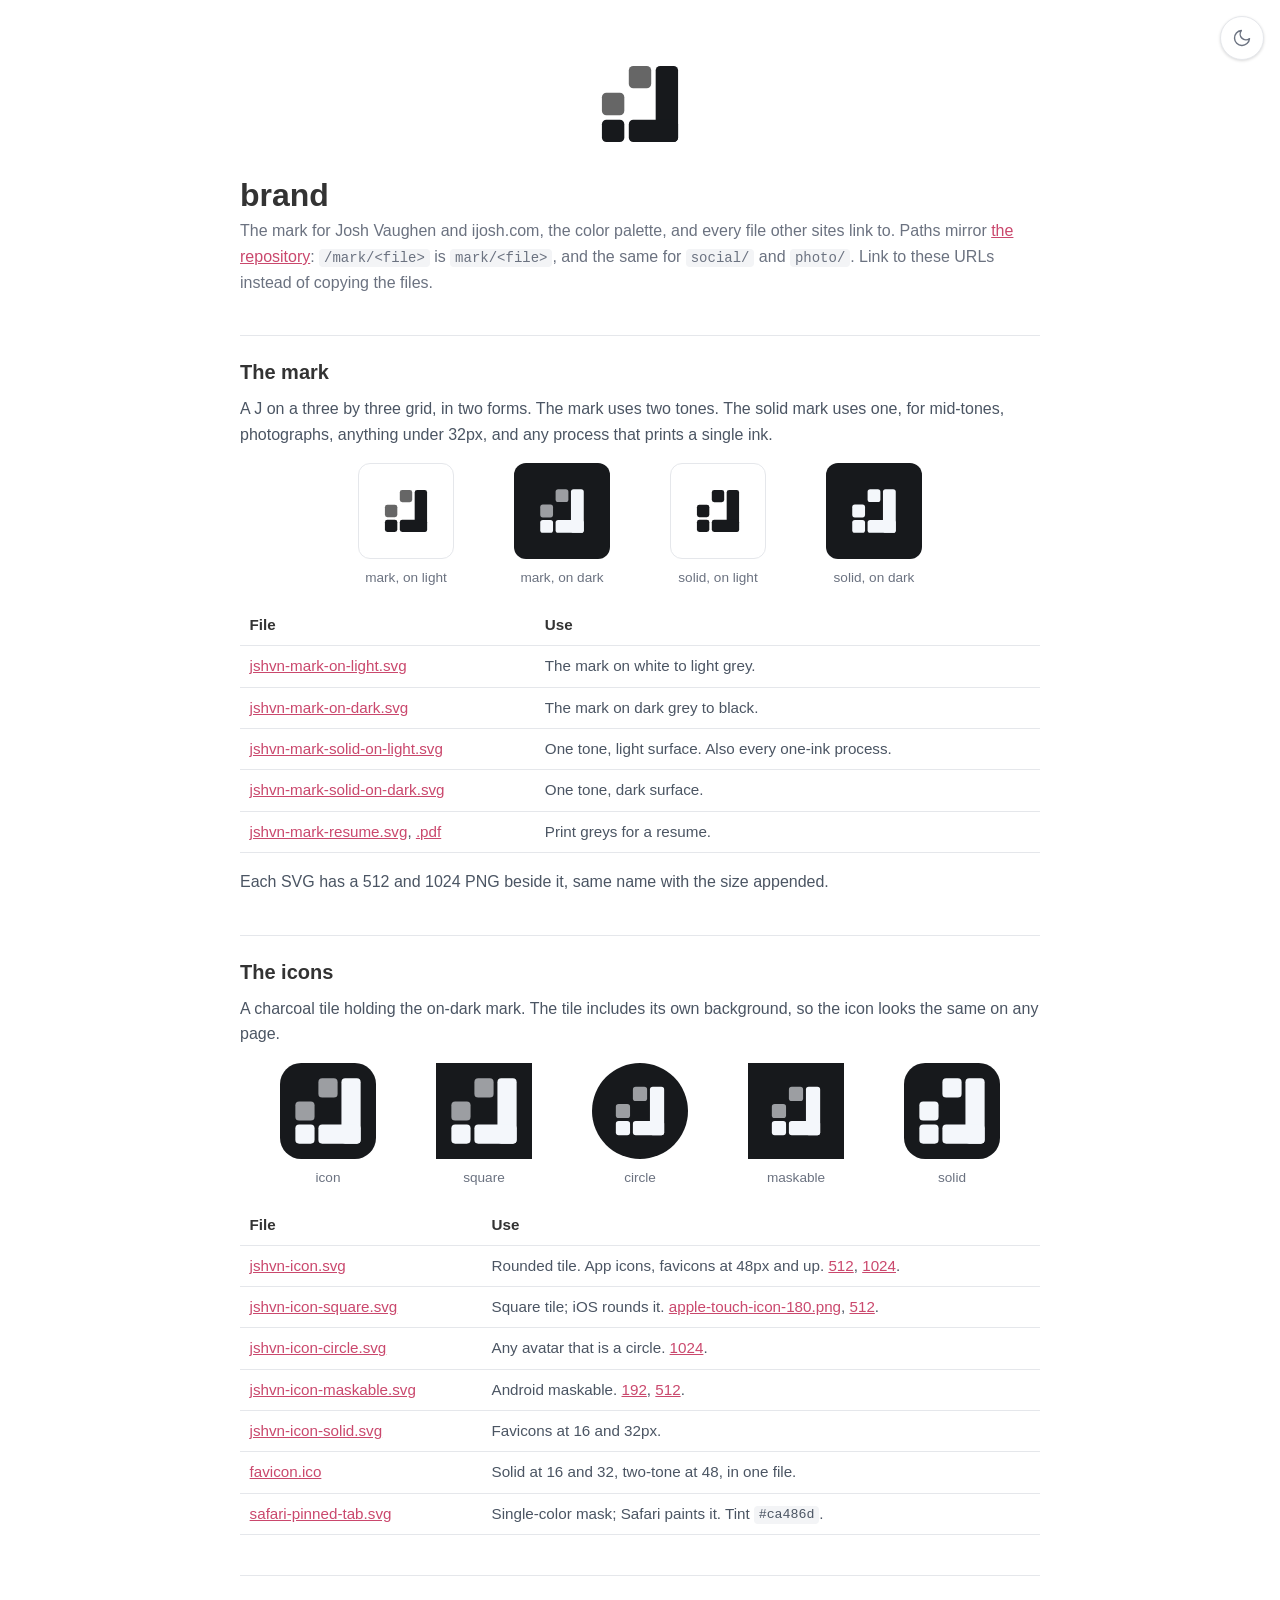
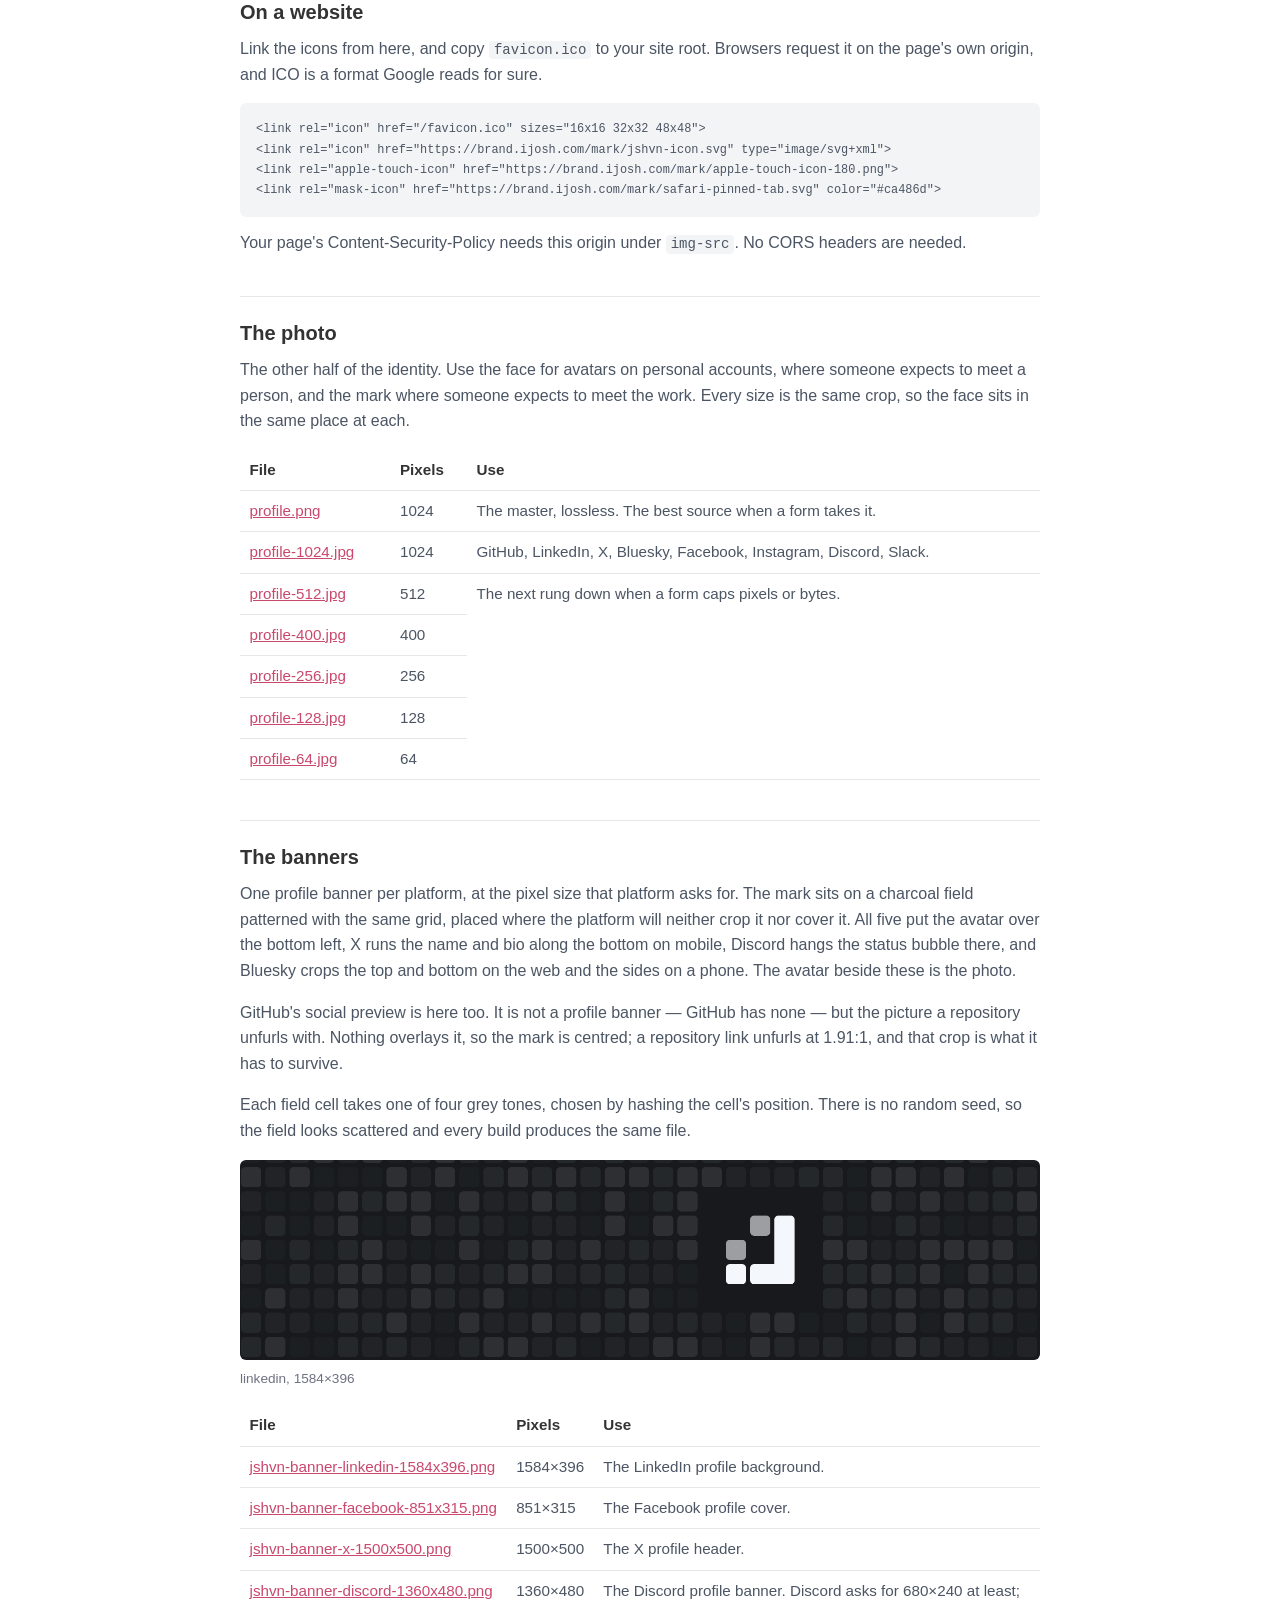
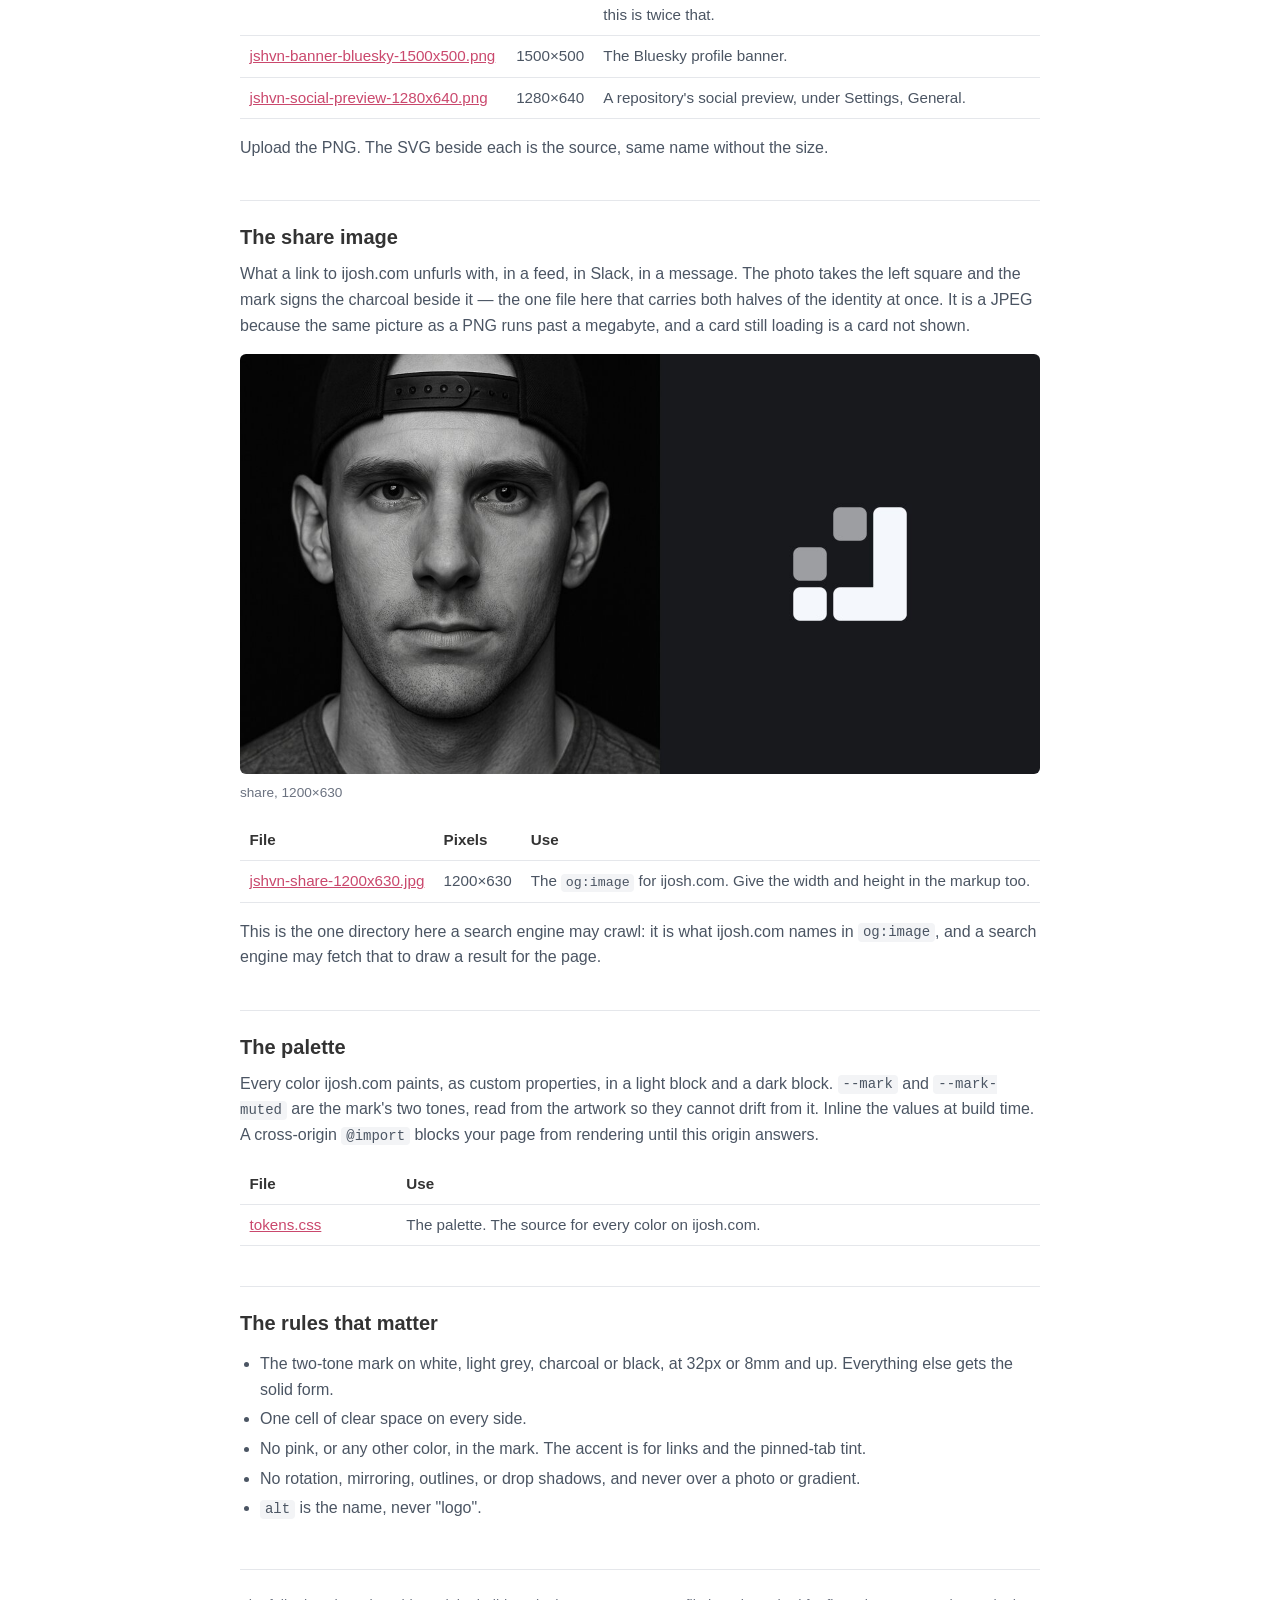
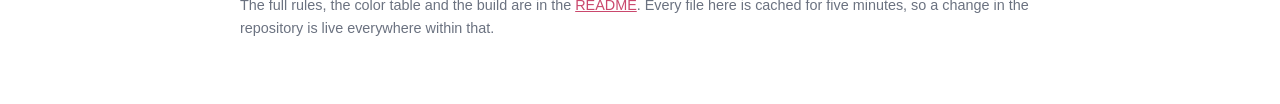
==== site/index.html @ 449d2f00 "feat(social): add the Bluesky profile banner" ====
<!DOCTYPE html>
<html lang="en">
<head>
<meta charset="utf-8">
<meta name="viewport" content="width=device-width, initial-scale=1">
<title>brand</title>
<meta name="description" content="The mark for Josh Vaughen and ijosh.com, the rules for using it, and every file other sites link to.">
<link rel="icon" href="/mark/favicon.ico" sizes="16x16 32x32 48x48">
<link rel="icon" href="/mark/jshvn-icon.svg" type="image/svg+xml">
<script>
  // Before first paint, so a remembered theme never flashes the other one.
  try { if (localStorage.theme) document.documentElement.dataset.theme = localStorage.theme; } catch (e) {}
</script>
<link rel="stylesheet" href="/tokens.css">
<style>
  /* The palette is tokens.css. These are the page's own: rule, code and swatch-tile surfaces. */
  :root { --rule: #e5e7eb; --code: #f3f4f6; --tile: #17191c; --on-light: block; --on-dark: none; }
  @media (prefers-color-scheme: dark) {
    :root:not([data-theme="light"]) { --rule: #2a2d31; --code: #1f2226; --on-light: none; --on-dark: block; }
  }
  :root[data-theme="dark"] { --rule: #2a2d31; --code: #1f2226; --on-light: none; --on-dark: block; }
  /* Artwork in two cuts: both ship, the theme picks one, display:none hides the other from a11y. */
  .on-light { display: var(--on-light); }
  .on-dark { display: var(--on-dark); }
  * { box-sizing: border-box; }
  body {
    margin: 0; background: var(--bg); color: var(--text-body);
    font: 16px/1.6 -apple-system, BlinkMacSystemFont, "Segoe UI", Helvetica, Arial, sans-serif;
  }
  main { max-width: 52rem; margin: 0 auto; padding: 3rem 1rem 4rem; }
  h1, h2 { color: var(--text); line-height: 1.2; }
  h1 { font-size: 2rem; margin: 1rem 0 .25rem; }
  h2 { font-size: 1.25rem; margin: 2.5rem 0 .75rem; padding-top: 1.5rem; border-top: 1px solid var(--rule); }
  p { margin: .5rem 0 1rem; }
  a { color: var(--accent); }
  .lede { color: var(--text-muted); margin-top: 0; }
  header img { width: 112px; height: 112px; margin: 0 auto; }
  table { border-collapse: collapse; width: 100%; margin: 1rem 0; font-size: .95rem; }
  th, td { text-align: left; vertical-align: top; padding: .5rem .6rem; border-bottom: 1px solid var(--rule); }
  th { color: var(--text); font-weight: 600; }
  td:first-child { white-space: nowrap; }
  code { font: .875em ui-monospace, SFMono-Regular, Menlo, monospace; background: var(--code); padding: .1em .35em; border-radius: 4px; }
  pre { background: var(--code); padding: 1rem; border-radius: 6px; overflow-x: auto; font-size: .85rem; line-height: 1.5; }
  pre code { background: none; padding: 0; }
  .swatches { display: flex; flex-wrap: wrap; justify-content: center; gap: 1rem; margin: 1rem 0; }
  .swatch { width: 140px; margin: 0; text-align: center; font-size: .85rem; color: var(--text-muted); }
  .swatch img { display: block; width: 96px; height: 96px; margin: 0 auto .5rem; }
  .swatch.light img { background: #ffffff; padding: 16px; border-radius: 12px; border: 1px solid var(--rule); }
  .swatch.dark img  { background: var(--tile); padding: 16px; border-radius: 12px; }
  .banner { margin: 1rem 0; }
  .banner img { display: block; width: 100%; height: auto; border-radius: 6px; }
  .banner figcaption { color: var(--text-muted); font-size: .85rem; margin-top: .5rem; }
  ul { padding-left: 1.25rem; }
  li { margin: .25rem 0; }
  #theme {
    position: fixed; top: 1rem; right: 1rem; width: 2.75rem; height: 2.75rem; padding: 0;
    display: grid; place-items: center; cursor: pointer;
    background: var(--bg); color: var(--text-muted);
    border: 1px solid var(--rule); border-radius: 50%; box-shadow: 0 1px 3px rgb(0 0 0 / .15);
  }
  #theme:hover { color: var(--text); }
  #theme:focus-visible { outline: 2px solid var(--accent); outline-offset: 2px; }
  #theme[hidden] { display: none; }
  footer { margin-top: 3rem; padding-top: 1.5rem; border-top: 1px solid var(--rule); color: var(--text-muted); font-size: .9rem; }
</style>
</head>
<body>
<main>
  <header>
    <img class="on-light" src="/mark/jshvn-mark-on-light.svg" alt="Josh Vaughen" width="112" height="112">
    <img class="on-dark" src="/mark/jshvn-mark-on-dark.svg" alt="Josh Vaughen" width="112" height="112">
    <h1>brand</h1>
    <p class="lede">The mark for Josh Vaughen and ijosh.com, the color palette, and every file other sites link to. Paths mirror <a href="https://github.com/jshvn/brand">the repository</a>: <code>/mark/&lt;file&gt;</code> is <code>mark/&lt;file&gt;</code>, and the same for <code>social/</code> and <code>photo/</code>. Link to these URLs instead of copying the files.</p>
  </header>

  <h2>The mark</h2>
  <p>A J on a three by three grid, in two forms. The mark uses two tones. The solid mark uses one, for mid-tones, photographs, anything under 32px, and any process that prints a single ink.</p>
  <div class="swatches">
    <figure class="swatch light"><img src="/mark/jshvn-mark-on-light.svg" alt="Josh Vaughen"><figcaption>mark, on light</figcaption></figure>
    <figure class="swatch dark"><img src="/mark/jshvn-mark-on-dark.svg" alt="Josh Vaughen"><figcaption>mark, on dark</figcaption></figure>
    <figure class="swatch light"><img src="/mark/jshvn-mark-solid-on-light.svg" alt="Josh Vaughen"><figcaption>solid, on light</figcaption></figure>
    <figure class="swatch dark"><img src="/mark/jshvn-mark-solid-on-dark.svg" alt="Josh Vaughen"><figcaption>solid, on dark</figcaption></figure>
  </div>
  <table>
    <tr><th>File</th><th>Use</th></tr>
    <tr><td><a href="/mark/jshvn-mark-on-light.svg">jshvn-mark-on-light.svg</a></td><td>The mark on white to light grey.</td></tr>
    <tr><td><a href="/mark/jshvn-mark-on-dark.svg">jshvn-mark-on-dark.svg</a></td><td>The mark on dark grey to black.</td></tr>
    <tr><td><a href="/mark/jshvn-mark-solid-on-light.svg">jshvn-mark-solid-on-light.svg</a></td><td>One tone, light surface. Also every one-ink process.</td></tr>
    <tr><td><a href="/mark/jshvn-mark-solid-on-dark.svg">jshvn-mark-solid-on-dark.svg</a></td><td>One tone, dark surface.</td></tr>
    <tr><td><a href="/mark/jshvn-mark-resume.svg">jshvn-mark-resume.svg</a>, <a href="/mark/jshvn-mark-resume.pdf">.pdf</a></td><td>Print greys for a resume.</td></tr>
  </table>
  <p>Each SVG has a 512 and 1024 PNG beside it, same name with the size appended.</p>

  <h2>The icons</h2>
  <p>A charcoal tile holding the on-dark mark. The tile includes its own background, so the icon looks the same on any page.</p>
  <div class="swatches">
    <figure class="swatch"><img src="/mark/jshvn-icon.svg" alt="Josh Vaughen"><figcaption>icon</figcaption></figure>
    <figure class="swatch"><img src="/mark/jshvn-icon-square.svg" alt="Josh Vaughen"><figcaption>square</figcaption></figure>
    <figure class="swatch"><img src="/mark/jshvn-icon-circle.svg" alt="Josh Vaughen"><figcaption>circle</figcaption></figure>
    <figure class="swatch"><img src="/mark/jshvn-icon-maskable.svg" alt="Josh Vaughen"><figcaption>maskable</figcaption></figure>
    <figure class="swatch"><img src="/mark/jshvn-icon-solid.svg" alt="Josh Vaughen"><figcaption>solid</figcaption></figure>
  </div>
  <table>
    <tr><th>File</th><th>Use</th></tr>
    <tr><td><a href="/mark/jshvn-icon.svg">jshvn-icon.svg</a></td><td>Rounded tile. App icons, favicons at 48px and up. <a href="/mark/jshvn-icon-512.png">512</a>, <a href="/mark/jshvn-icon-1024.png">1024</a>.</td></tr>
    <tr><td><a href="/mark/jshvn-icon-square.svg">jshvn-icon-square.svg</a></td><td>Square tile; iOS rounds it. <a href="/mark/apple-touch-icon-180.png">apple-touch-icon-180.png</a>, <a href="/mark/jshvn-icon-square-512.png">512</a>.</td></tr>
    <tr><td><a href="/mark/jshvn-icon-circle.svg">jshvn-icon-circle.svg</a></td><td>Any avatar that is a circle. <a href="/mark/jshvn-icon-circle-1024.png">1024</a>.</td></tr>
    <tr><td><a href="/mark/jshvn-icon-maskable.svg">jshvn-icon-maskable.svg</a></td><td>Android maskable. <a href="/mark/jshvn-icon-maskable-192.png">192</a>, <a href="/mark/jshvn-icon-maskable-512.png">512</a>.</td></tr>
    <tr><td><a href="/mark/jshvn-icon-solid.svg">jshvn-icon-solid.svg</a></td><td>Favicons at 16 and 32px.</td></tr>
    <tr><td><a href="/mark/favicon.ico">favicon.ico</a></td><td>Solid at 16 and 32, two-tone at 48, in one file.</td></tr>
    <tr><td><a href="/mark/safari-pinned-tab.svg">safari-pinned-tab.svg</a></td><td>Single-color mask; Safari paints it. Tint <code>#ca486d</code>.</td></tr>
  </table>

  <h2>On a website</h2>
  <p>Link the icons from here, and copy <code>favicon.ico</code> to your site root. Browsers request it on the page's own origin, and ICO is a format Google reads for sure.</p>
<pre><code>&lt;link rel="icon" href="/favicon.ico" sizes="16x16 32x32 48x48"&gt;
&lt;link rel="icon" href="https://brand.ijosh.com/mark/jshvn-icon.svg" type="image/svg+xml"&gt;
&lt;link rel="apple-touch-icon" href="https://brand.ijosh.com/mark/apple-touch-icon-180.png"&gt;
&lt;link rel="mask-icon" href="https://brand.ijosh.com/mark/safari-pinned-tab.svg" color="#ca486d"&gt;</code></pre>
  <p>Your page's Content-Security-Policy needs this origin under <code>img-src</code>. No CORS headers are needed.</p>

  <h2>The photo</h2>
  <p>The other half of the identity. Use the face for avatars on personal accounts, where someone expects to meet a person, and the mark where someone expects to meet the work. Every size is the same crop, so the face sits in the same place at each.</p>
  <table>
    <tr><th>File</th><th>Pixels</th><th>Use</th></tr>
    <tr><td><a href="/photo/profile.png">profile.png</a></td><td>1024</td><td>The master, lossless. The best source when a form takes it.</td></tr>
    <tr><td><a href="/photo/profile-1024.jpg">profile-1024.jpg</a></td><td>1024</td><td>GitHub, LinkedIn, X, Bluesky, Facebook, Instagram, Discord, Slack.</td></tr>
    <tr><td><a href="/photo/profile-512.jpg">profile-512.jpg</a></td><td>512</td><td rowspan="5">The next rung down when a form caps pixels or bytes.</td></tr>
    <tr><td><a href="/photo/profile-400.jpg">profile-400.jpg</a></td><td>400</td></tr>
    <tr><td><a href="/photo/profile-256.jpg">profile-256.jpg</a></td><td>256</td></tr>
    <tr><td><a href="/photo/profile-128.jpg">profile-128.jpg</a></td><td>128</td></tr>
    <tr><td><a href="/photo/profile-64.jpg">profile-64.jpg</a></td><td>64</td></tr>
  </table>

  <h2>The banners</h2>
  <p>One profile banner per platform, at the pixel size that platform asks for. The mark sits on a charcoal field patterned with the same grid, placed where the platform will neither crop it nor cover it. All five put the avatar over the bottom left, X runs the name and bio along the bottom on mobile, Discord hangs the status bubble there, and Bluesky crops the top and bottom on the web and the sides on a phone. The avatar beside these is the photo.</p>
  <p>GitHub's social preview is here too. It is not a profile banner &mdash; GitHub has none &mdash; but the picture a repository unfurls with. Nothing overlays it, so the mark is centred; a repository link unfurls at 1.91:1, and that crop is what it has to survive.</p>
  <p>Each field cell takes one of four grey tones, chosen by hashing the cell's position. There is no random seed, so the field looks scattered and every build produces the same file.</p>
  <figure class="banner">
    <img src="/social/jshvn-banner-linkedin-1584x396.png" alt="Josh Vaughen" width="1584" height="396">
    <figcaption>linkedin, 1584&times;396</figcaption>
  </figure>
  <table>
    <tr><th>File</th><th>Pixels</th><th>Use</th></tr>
    <tr><td><a href="/social/jshvn-banner-linkedin-1584x396.png">jshvn-banner-linkedin-1584x396.png</a></td><td>1584&times;396</td><td>The LinkedIn profile background.</td></tr>
    <tr><td><a href="/social/jshvn-banner-facebook-851x315.png">jshvn-banner-facebook-851x315.png</a></td><td>851&times;315</td><td>The Facebook profile cover.</td></tr>
    <tr><td><a href="/social/jshvn-banner-x-1500x500.png">jshvn-banner-x-1500x500.png</a></td><td>1500&times;500</td><td>The X profile header.</td></tr>
    <tr><td><a href="/social/jshvn-banner-discord-1360x480.png">jshvn-banner-discord-1360x480.png</a></td><td>1360&times;480</td><td>The Discord profile banner. Discord asks for 680&times;240 at least; this is twice that.</td></tr>
    <tr><td><a href="/social/jshvn-banner-bluesky-1500x500.png">jshvn-banner-bluesky-1500x500.png</a></td><td>1500&times;500</td><td>The Bluesky profile banner.</td></tr>
    <tr><td><a href="/social/jshvn-social-preview-1280x640.png">jshvn-social-preview-1280x640.png</a></td><td>1280&times;640</td><td>A repository's social preview, under Settings, General.</td></tr>
  </table>
  <p>Upload the PNG. The SVG beside each is the source, same name without the size.</p>

  <h2>The share image</h2>
  <p>What a link to ijosh.com unfurls with, in a feed, in Slack, in a message. The photo takes the left square and the mark signs the charcoal beside it &mdash; the one file here that carries both halves of the identity at once. It is a JPEG because the same picture as a PNG runs past a megabyte, and a card still loading is a card not shown.</p>
  <figure class="banner">
    <img src="/share/jshvn-share-1200x630.jpg" alt="Josh Vaughen" width="1200" height="630">
    <figcaption>share, 1200&times;630</figcaption>
  </figure>
  <table>
    <tr><th>File</th><th>Pixels</th><th>Use</th></tr>
    <tr><td><a href="/share/jshvn-share-1200x630.jpg">jshvn-share-1200x630.jpg</a></td><td>1200&times;630</td><td>The <code>og:image</code> for ijosh.com. Give the width and height in the markup too.</td></tr>
  </table>
  <p>This is the one directory here a search engine may crawl: it is what ijosh.com names in <code>og:image</code>, and a search engine may fetch that to draw a result for the page.</p>

  <h2>The palette</h2>
  <p>Every color ijosh.com paints, as custom properties, in a light block and a dark block. <code>--mark</code> and <code>--mark-muted</code> are the mark's two tones, read from the artwork so they cannot drift from it. Inline the values at build time. A cross-origin <code>@import</code> blocks your page from rendering until this origin answers.</p>
  <table>
    <tr><th>File</th><th>Use</th></tr>
    <tr><td><a href="/tokens.css">tokens.css</a></td><td>The palette. The source for every color on ijosh.com.</td></tr>
  </table>

  <h2>The rules that matter</h2>
  <ul>
    <li>The two-tone mark on white, light grey, charcoal or black, at 32px or 8mm and up. Everything else gets the solid form.</li>
    <li>One cell of clear space on every side.</li>
    <li>No pink, or any other color, in the mark. The accent is for links and the pinned-tab tint.</li>
    <li>No rotation, mirroring, outlines, or drop shadows, and never over a photo or gradient.</li>
    <li><code>alt</code> is the name, never "logo".</li>
  </ul>

  <footer>
    The full rules, the color table and the build are in the <a href="https://github.com/jshvn/brand#readme">README</a>. Every file here is cached for five minutes, so a change in the repository is live everywhere within that.
  </footer>
</main>

<button id="theme" type="button" aria-label="Switch between the light and dark theme" hidden>
  <svg class="on-light" width="20" height="20" viewBox="0 0 24 24" fill="none" stroke="currentColor" stroke-width="1.7" stroke-linecap="round" stroke-linejoin="round" aria-hidden="true"><path d="M21 12.8A9 9 0 1 1 11.2 3a7 7 0 0 0 9.8 9.8z"/></svg>
  <svg class="on-dark" width="20" height="20" viewBox="0 0 24 24" fill="none" stroke="currentColor" stroke-width="1.7" stroke-linecap="round" stroke-linejoin="round" aria-hidden="true"><circle cx="12" cy="12" r="4.2"/><path d="M12 2v2.4M12 19.6V22M2 12h2.4M19.6 12H22M4.9 4.9l1.7 1.7M17.4 17.4l1.7 1.7M19.1 4.9l-1.7 1.7M6.6 17.4l-1.7 1.7"/></svg>
</button>
<script>
  // The toggle only works with script, so it only appears with script.
  const button = document.getElementById("theme");
  button.hidden = false;
  button.addEventListener("click", () => {
    // The computed color-scheme is what the reader sees now, system preference included.
    const next = getComputedStyle(document.documentElement).colorScheme === "dark" ? "light" : "dark";
    document.documentElement.dataset.theme = next;
    try { localStorage.theme = next; } catch (e) {}
  });
</script>
</body>
</html>
---- tokens.css ----
/* The palette for ijosh.com. Generated by src/tokens.mjs: run `task build`, do not edit.
   Set data-theme="light" or "dark" on <html> to override the system preference. */
:root {
  color-scheme: light;
  --bg: #ffffff;
  --text: #333333;
  --icon: #000000;
  --text-muted: #6b7280;
  --text-body: #4b5563;
  --accent: #ca486d;
  --pill-bg: rgba(51, 51, 51, 0.1);
  --btn-bg: #1c1c1c;
  --btn-fg: #ffffff;
  /* the mark on a light surface */
  --mark: #17191c;
  --mark-muted: #666666;
}

@media (prefers-color-scheme: dark) {
  :root:not([data-theme="light"]) {
    color-scheme: dark;
    --bg: #17191c;
    --text: #f4f7fb;
    --icon: #f4f7fb;
    --text-muted: #9aa7b4;
    --text-body: #c6d0da;
    --accent: #e98aa3;
    --pill-bg: rgba(255, 255, 255, 0.1);
    --btn-bg: #f4f7fb;
    --btn-fg: #14171c;
    /* the mark on a dark surface */
    --mark: #f4f7fb;
    --mark-muted: #9c9ea2;
  }
}

:root[data-theme="dark"] {
  color-scheme: dark;
  --bg: #17191c;
  --text: #f4f7fb;
  --icon: #f4f7fb;
  --text-muted: #9aa7b4;
  --text-body: #c6d0da;
  --accent: #e98aa3;
  --pill-bg: rgba(255, 255, 255, 0.1);
  --btn-bg: #f4f7fb;
  --btn-fg: #14171c;
  /* the mark on a dark surface */
  --mark: #f4f7fb;
  --mark-muted: #9c9ea2;
}
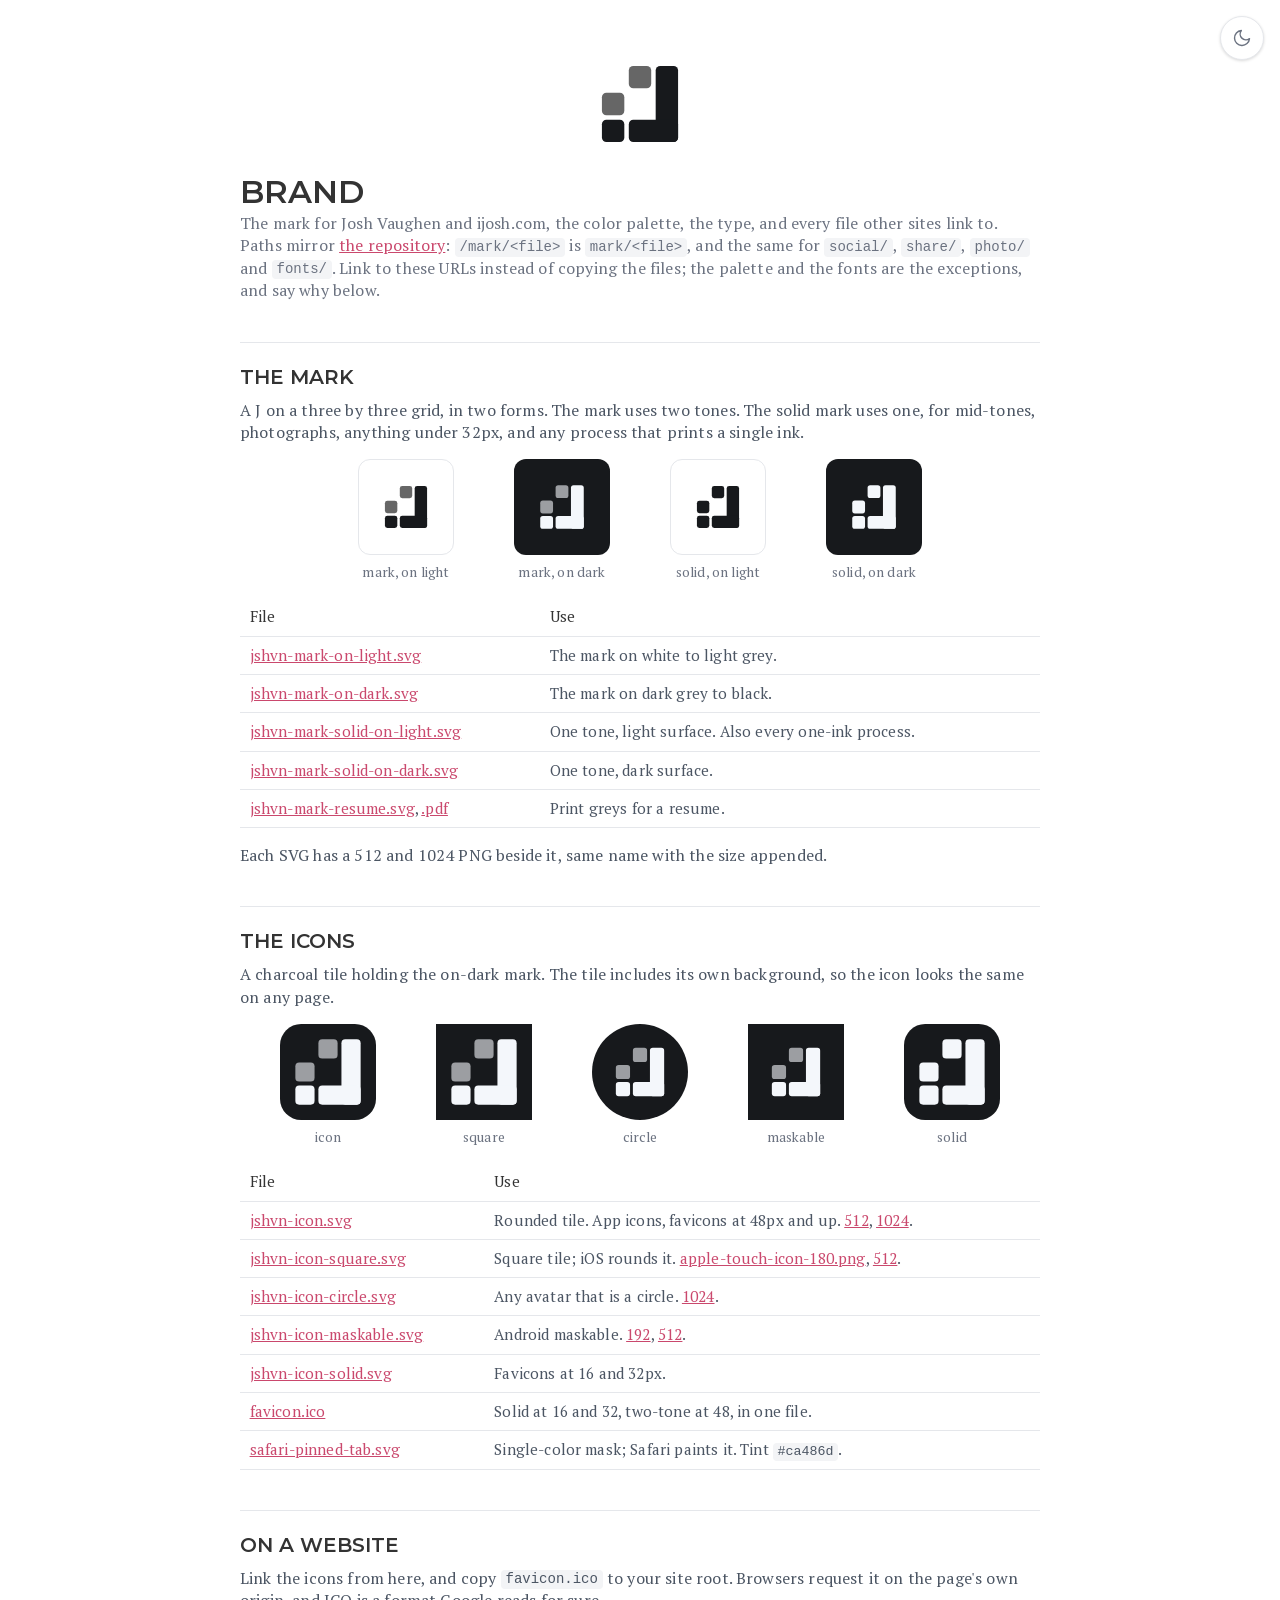
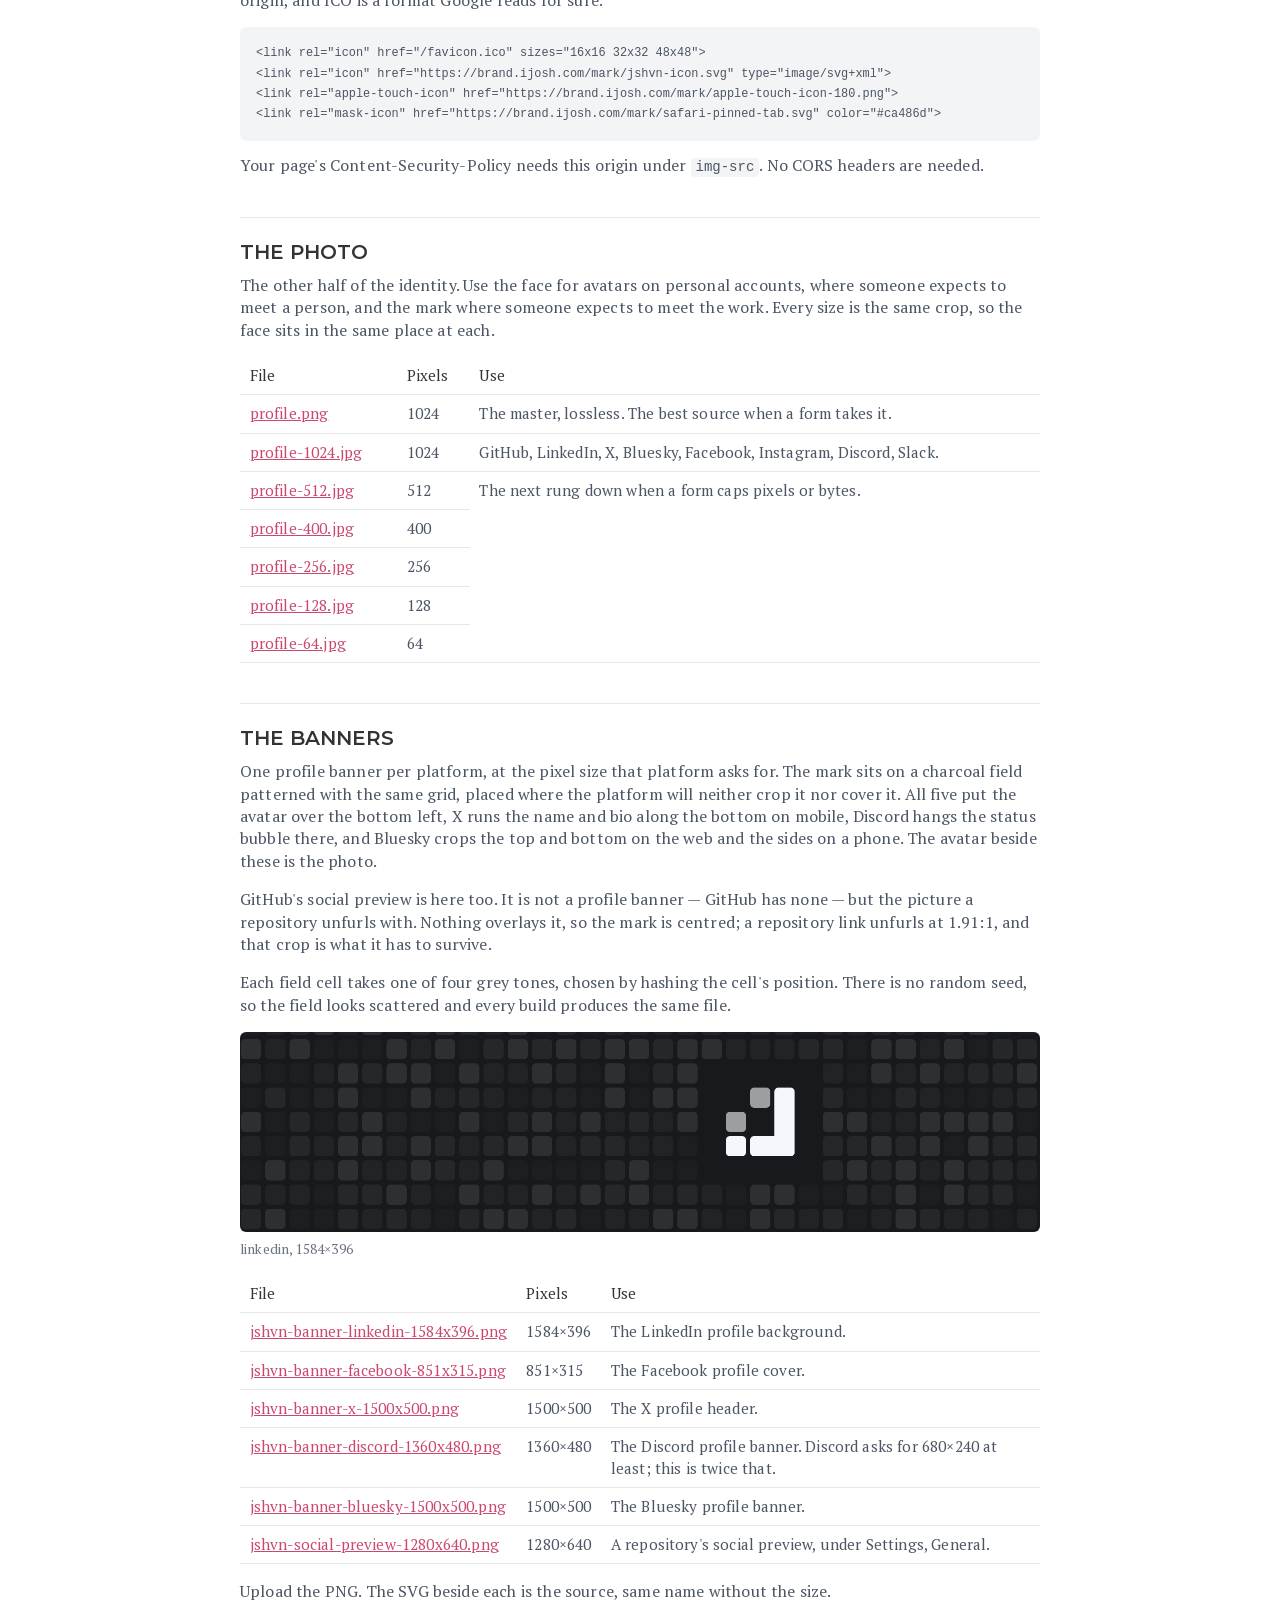
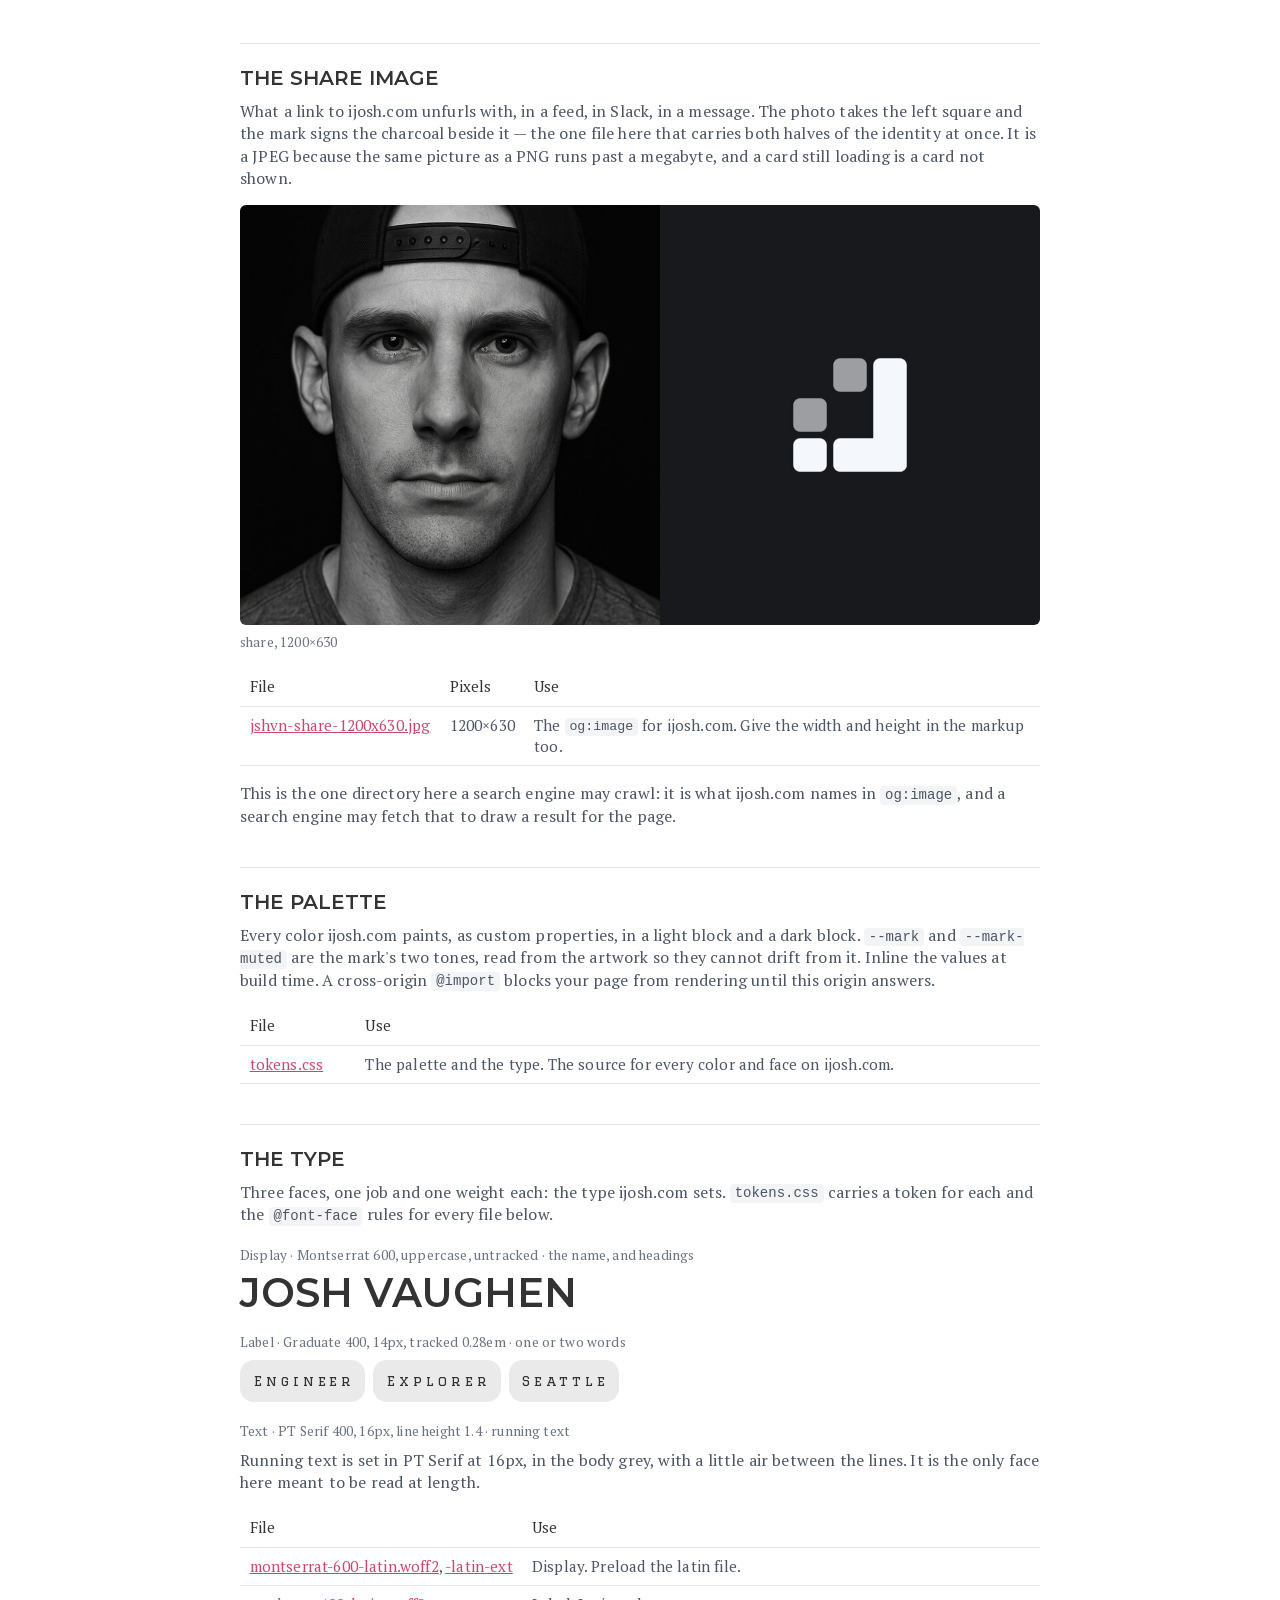
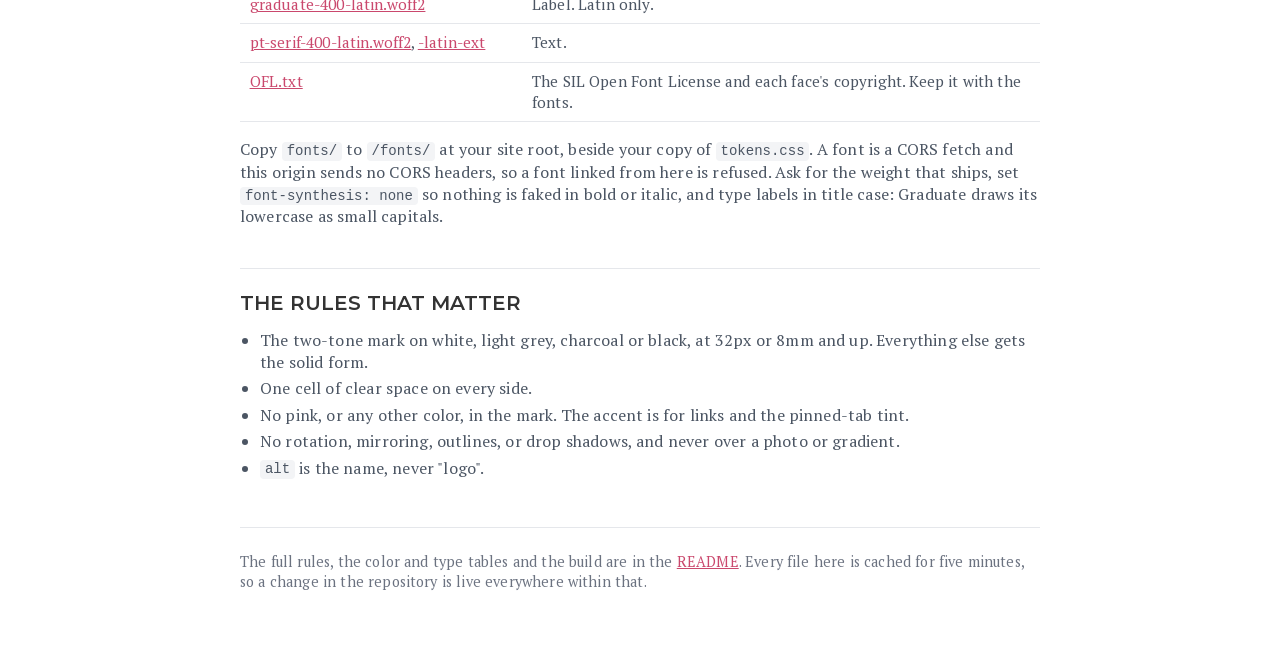
==== commit fda07846: "feat(type): add the ijosh.com typefaces and the rules for them" ====
--- a/site/index.html
+++ b/site/index.html
@@ -4,13 +4,14 @@
 <meta charset="utf-8">
 <meta name="viewport" content="width=device-width, initial-scale=1">
 <title>brand</title>
-<meta name="description" content="The mark for Josh Vaughen and ijosh.com, the rules for using it, and every file other sites link to.">
+<meta name="description" content="The mark for Josh Vaughen and ijosh.com, the palette and the type, the rules for using them, and every file other sites link to.">
 <link rel="icon" href="/mark/favicon.ico" sizes="16x16 32x32 48x48">
 <link rel="icon" href="/mark/jshvn-icon.svg" type="image/svg+xml">
 <script>
   // Before first paint, so a remembered theme never flashes the other one.
   try { if (localStorage.theme) document.documentElement.dataset.theme = localStorage.theme; } catch (e) {}
 </script>
+<link rel="preload" as="font" type="font/woff2" href="/fonts/montserrat-600-latin.woff2" crossorigin>
 <link rel="stylesheet" href="/tokens.css">
 <style>
   /* The palette is tokens.css. These are the page's own: rule, code and swatch-tile surfaces. */
@@ -23,12 +24,13 @@
   .on-light { display: var(--on-light); }
   .on-dark { display: var(--on-dark); }
   * { box-sizing: border-box; }
+  :root { font-synthesis: none; }
   body {
     margin: 0; background: var(--bg); color: var(--text-body);
-    font: 16px/1.6 -apple-system, BlinkMacSystemFont, "Segoe UI", Helvetica, Arial, sans-serif;
+    font: 16px/var(--font-text-leading) var(--font-text); letter-spacing: .01em;
   }
   main { max-width: 52rem; margin: 0 auto; padding: 3rem 1rem 4rem; }
-  h1, h2 { color: var(--text); line-height: 1.2; }
+  h1, h2 { color: var(--text); line-height: 1; font-family: var(--font-display); font-weight: var(--font-display-weight); text-transform: uppercase; letter-spacing: normal; }
   h1 { font-size: 2rem; margin: 1rem 0 .25rem; }
   h2 { font-size: 1.25rem; margin: 2.5rem 0 .75rem; padding-top: 1.5rem; border-top: 1px solid var(--rule); }
   p { margin: .5rem 0 1rem; }
@@ -39,7 +41,7 @@
   th, td { text-align: left; vertical-align: top; padding: .5rem .6rem; border-bottom: 1px solid var(--rule); }
   th { color: var(--text); font-weight: 600; }
   td:first-child { white-space: nowrap; }
-  code { font: .875em ui-monospace, SFMono-Regular, Menlo, monospace; background: var(--code); padding: .1em .35em; border-radius: 4px; }
+  code { letter-spacing: normal; font: .875em ui-monospace, SFMono-Regular, Menlo, monospace; background: var(--code); padding: .1em .35em; border-radius: 4px; }
   pre { background: var(--code); padding: 1rem; border-radius: 6px; overflow-x: auto; font-size: .85rem; line-height: 1.5; }
   pre code { background: none; padding: 0; }
   .swatches { display: flex; flex-wrap: wrap; justify-content: center; gap: 1rem; margin: 1rem 0; }
@@ -50,6 +52,15 @@
   .banner { margin: 1rem 0; }
   .banner img { display: block; width: 100%; height: auto; border-radius: 6px; }
   .banner figcaption { color: var(--text-muted); font-size: .85rem; margin-top: .5rem; }
+  .specimen { margin: 1rem 0; }
+  .specimen dt { color: var(--text-muted); font-size: .85rem; margin-top: 1.25rem; }
+  .specimen dd { margin: .5rem 0 0; }
+  .specimen .display { font: var(--font-display-weight) 2.5rem/1 var(--font-display); text-transform: uppercase; letter-spacing: normal; color: var(--text); }
+  .specimen .labels { display: flex; flex-wrap: wrap; gap: 8px; }
+  .specimen .label {
+    font: 14px/1 var(--font-label); letter-spacing: var(--font-label-tracking); color: var(--text);
+    background: var(--pill-bg); border-radius: 14px; padding: 14px 10px 14px calc(10px + var(--font-label-tracking));
+  }
   ul { padding-left: 1.25rem; }
   li { margin: .25rem 0; }
   #theme {
@@ -70,7 +81,7 @@
     <img class="on-light" src="/mark/jshvn-mark-on-light.svg" alt="Josh Vaughen" width="112" height="112">
     <img class="on-dark" src="/mark/jshvn-mark-on-dark.svg" alt="Josh Vaughen" width="112" height="112">
     <h1>brand</h1>
-    <p class="lede">The mark for Josh Vaughen and ijosh.com, the color palette, and every file other sites link to. Paths mirror <a href="https://github.com/jshvn/brand">the repository</a>: <code>/mark/&lt;file&gt;</code> is <code>mark/&lt;file&gt;</code>, and the same for <code>social/</code> and <code>photo/</code>. Link to these URLs instead of copying the files.</p>
+    <p class="lede">The mark for Josh Vaughen and ijosh.com, the color palette, the type, and every file other sites link to. Paths mirror <a href="https://github.com/jshvn/brand">the repository</a>: <code>/mark/&lt;file&gt;</code> is <code>mark/&lt;file&gt;</code>, and the same for <code>social/</code>, <code>share/</code>, <code>photo/</code> and <code>fonts/</code>. Link to these URLs instead of copying the files; the palette and the fonts are the exceptions, and say why below.</p>
   </header>
 
   <h2>The mark</h2>
@@ -167,8 +178,27 @@
   <p>Every color ijosh.com paints, as custom properties, in a light block and a dark block. <code>--mark</code> and <code>--mark-muted</code> are the mark's two tones, read from the artwork so they cannot drift from it. Inline the values at build time. A cross-origin <code>@import</code> blocks your page from rendering until this origin answers.</p>
   <table>
     <tr><th>File</th><th>Use</th></tr>
-    <tr><td><a href="/tokens.css">tokens.css</a></td><td>The palette. The source for every color on ijosh.com.</td></tr>
-  </table>
+    <tr><td><a href="/tokens.css">tokens.css</a></td><td>The palette and the type. The source for every color and face on ijosh.com.</td></tr>
+  </table>
+
+  <h2>The type</h2>
+  <p>Three faces, one job and one weight each: the type ijosh.com sets. <code>tokens.css</code> carries a token for each and the <code>@font-face</code> rules for every file below.</p>
+  <dl class="specimen">
+    <dt>Display &middot; Montserrat 600, uppercase, untracked &middot; the name, and headings</dt>
+    <dd class="display">Josh Vaughen</dd>
+    <dt>Label &middot; Graduate 400, 14px, tracked 0.28em &middot; one or two words</dt>
+    <dd class="labels"><span class="label">Engineer</span><span class="label">Explorer</span><span class="label">Seattle</span></dd>
+    <dt>Text &middot; PT Serif 400, 16px, line height 1.4 &middot; running text</dt>
+    <dd>Running text is set in PT Serif at 16px, in the body grey, with a little air between the lines. It is the only face here meant to be read at length.</dd>
+  </dl>
+  <table>
+    <tr><th>File</th><th>Use</th></tr>
+    <tr><td><a href="/fonts/montserrat-600-latin.woff2">montserrat-600-latin.woff2</a>, <a href="/fonts/montserrat-600-latin-ext.woff2">-latin-ext</a></td><td>Display. Preload the latin file.</td></tr>
+    <tr><td><a href="/fonts/graduate-400-latin.woff2">graduate-400-latin.woff2</a></td><td>Label. Latin only.</td></tr>
+    <tr><td><a href="/fonts/pt-serif-400-latin.woff2">pt-serif-400-latin.woff2</a>, <a href="/fonts/pt-serif-400-latin-ext.woff2">-latin-ext</a></td><td>Text.</td></tr>
+    <tr><td><a href="/fonts/OFL.txt">OFL.txt</a></td><td>The SIL Open Font License and each face's copyright. Keep it with the fonts.</td></tr>
+  </table>
+  <p>Copy <code>fonts/</code> to <code>/fonts/</code> at your site root, beside your copy of <code>tokens.css</code>. A font is a CORS fetch and this origin sends no CORS headers, so a font linked from here is refused. Ask for the weight that ships, set <code>font-synthesis: none</code> so nothing is faked in bold or italic, and type labels in title case: Graduate draws its lowercase as small capitals.</p>
 
   <h2>The rules that matter</h2>
   <ul>
@@ -180,7 +210,7 @@
   </ul>
 
   <footer>
-    The full rules, the color table and the build are in the <a href="https://github.com/jshvn/brand#readme">README</a>. Every file here is cached for five minutes, so a change in the repository is live everywhere within that.
+    The full rules, the color and type tables and the build are in the <a href="https://github.com/jshvn/brand#readme">README</a>. Every file here is cached for five minutes, so a change in the repository is live everywhere within that.
   </footer>
 </main>
 
--- a/tokens.css
+++ b/tokens.css
@@ -1,6 +1,49 @@
-/* The palette for ijosh.com. Generated by src/tokens.mjs: run `task build`, do not edit.
-   Set data-theme="light" or "dark" on <html> to override the system preference. */
+/* The palette and type for ijosh.com. Generated by src/tokens.mjs: run `task build`, do not edit.
+   Serve fonts/ at /fonts/ beside it. Set data-theme="light" or "dark" on <html> to override
+   the system preference. */
+@font-face {
+  font-family: "Montserrat";
+  font-weight: 600;
+  font-display: swap;
+  src: url(/fonts/montserrat-600-latin-ext.woff2) format("woff2");
+  unicode-range: U+0100-02BA, U+02BD-02C5, U+02C7-02CC, U+02CE-02D7, U+02DD-02FF, U+0304, U+0308, U+0329, U+1D00-1DBF, U+1E00-1E9F, U+1EF2-1EFF, U+2020, U+20A0-20AB, U+20AD-20C0, U+2113, U+2C60-2C7F, U+A720-A7FF;
+}
+@font-face {
+  font-family: "Montserrat";
+  font-weight: 600;
+  font-display: swap;
+  src: url(/fonts/montserrat-600-latin.woff2) format("woff2");
+  unicode-range: U+0000-00FF, U+0131, U+0152-0153, U+02BB-02BC, U+02C6, U+02DA, U+02DC, U+0304, U+0308, U+0329, U+2000-206F, U+20AC, U+2122, U+2191, U+2193, U+2212, U+2215, U+FEFF, U+FFFD;
+}
+@font-face {
+  font-family: "Graduate";
+  font-weight: 400;
+  font-display: swap;
+  src: url(/fonts/graduate-400-latin.woff2) format("woff2");
+  unicode-range: U+0000-00FF, U+0131, U+0152-0153, U+02BB-02BC, U+02C6, U+02DA, U+02DC, U+0304, U+0308, U+0329, U+2000-206F, U+20AC, U+2122, U+2191, U+2193, U+2212, U+2215, U+FEFF, U+FFFD;
+}
+@font-face {
+  font-family: "PT Serif";
+  font-weight: 400;
+  font-display: swap;
+  src: url(/fonts/pt-serif-400-latin-ext.woff2) format("woff2");
+  unicode-range: U+0100-02BA, U+02BD-02C5, U+02C7-02CC, U+02CE-02D7, U+02DD-02FF, U+0304, U+0308, U+0329, U+1D00-1DBF, U+1E00-1E9F, U+1EF2-1EFF, U+2020, U+20A0-20AB, U+20AD-20C0, U+2113, U+2C60-2C7F, U+A720-A7FF;
+}
+@font-face {
+  font-family: "PT Serif";
+  font-weight: 400;
+  font-display: swap;
+  src: url(/fonts/pt-serif-400-latin.woff2) format("woff2");
+  unicode-range: U+0000-00FF, U+0131, U+0152-0153, U+02BB-02BC, U+02C6, U+02DA, U+02DC, U+0304, U+0308, U+0329, U+2000-206F, U+20AC, U+2122, U+2191, U+2193, U+2212, U+2215, U+FEFF, U+FFFD;
+}
+
 :root {
+  --font-display: "Montserrat", sans-serif;
+  --font-display-weight: 600;
+  --font-label: "Graduate", serif;
+  --font-label-tracking: 0.28em;
+  --font-text: "PT Serif", Georgia, serif;
+  --font-text-leading: 1.4;
   color-scheme: light;
   --bg: #ffffff;
   --text: #333333;
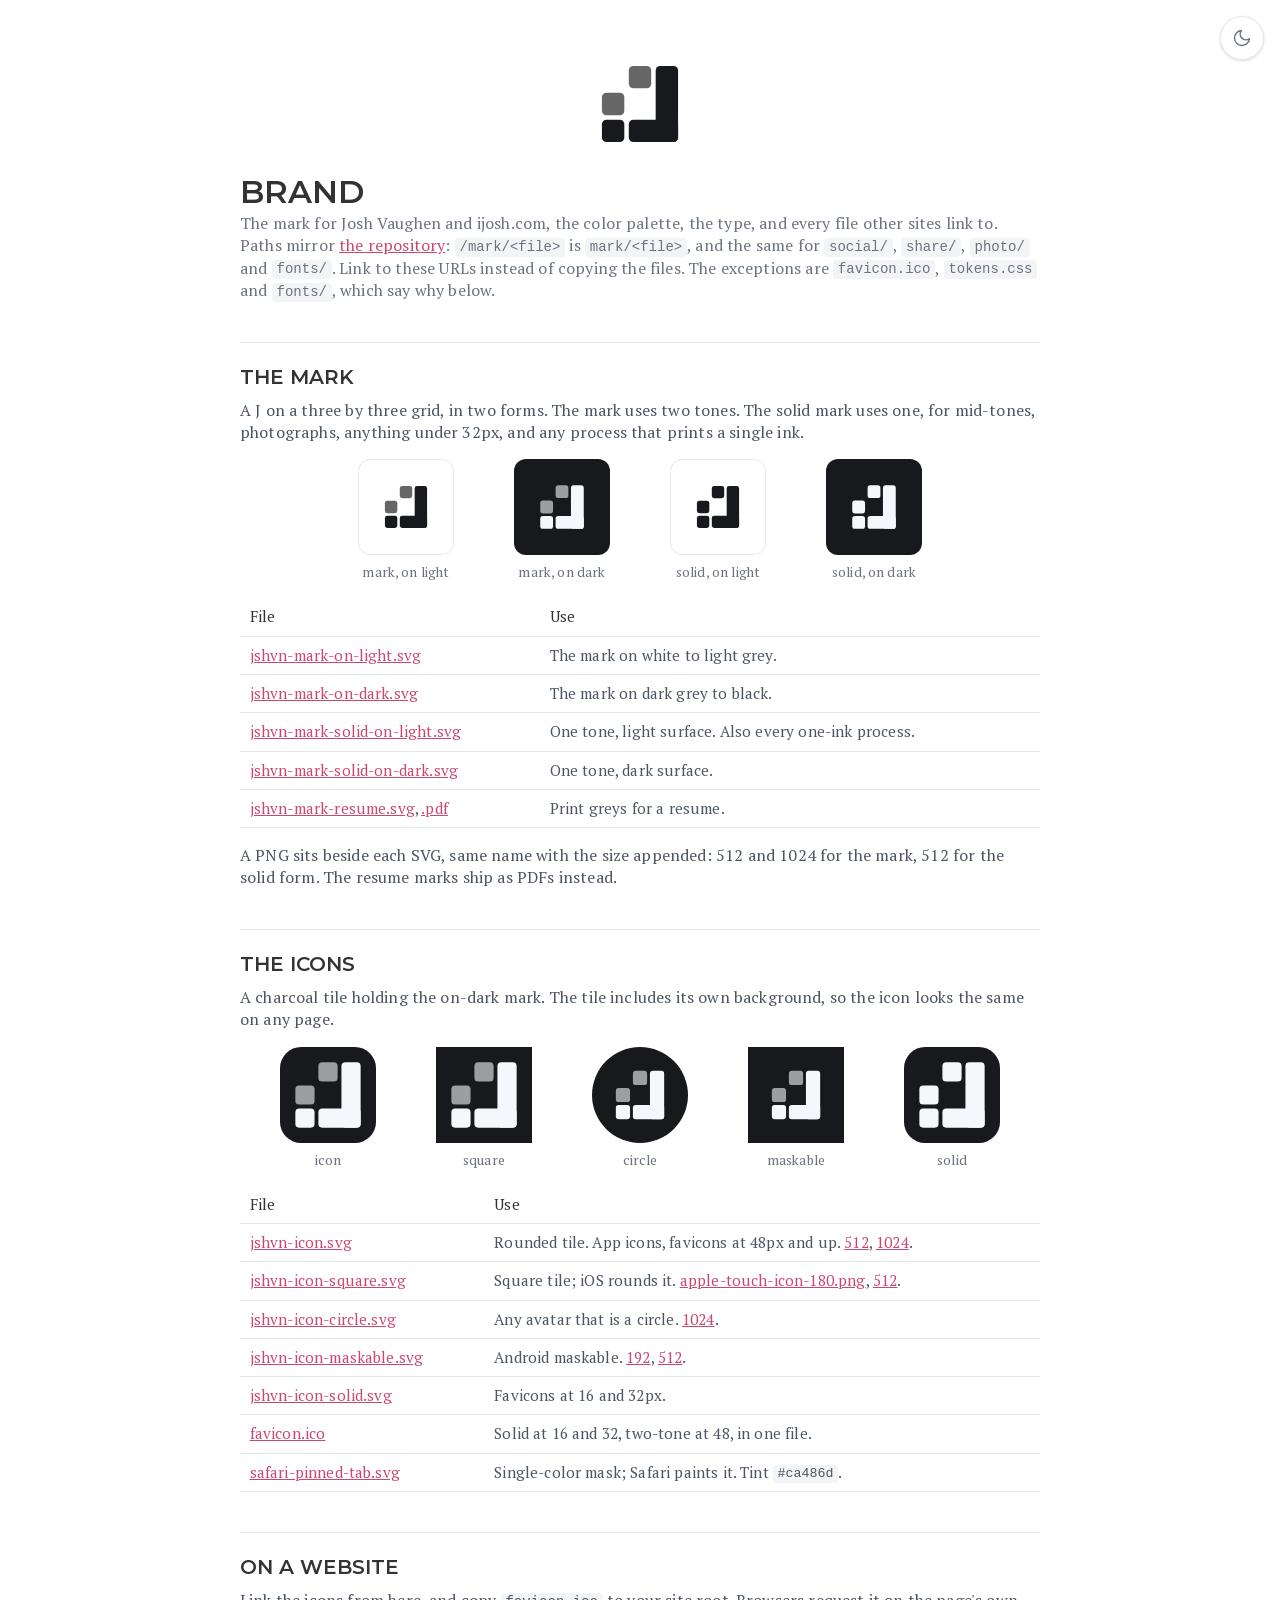
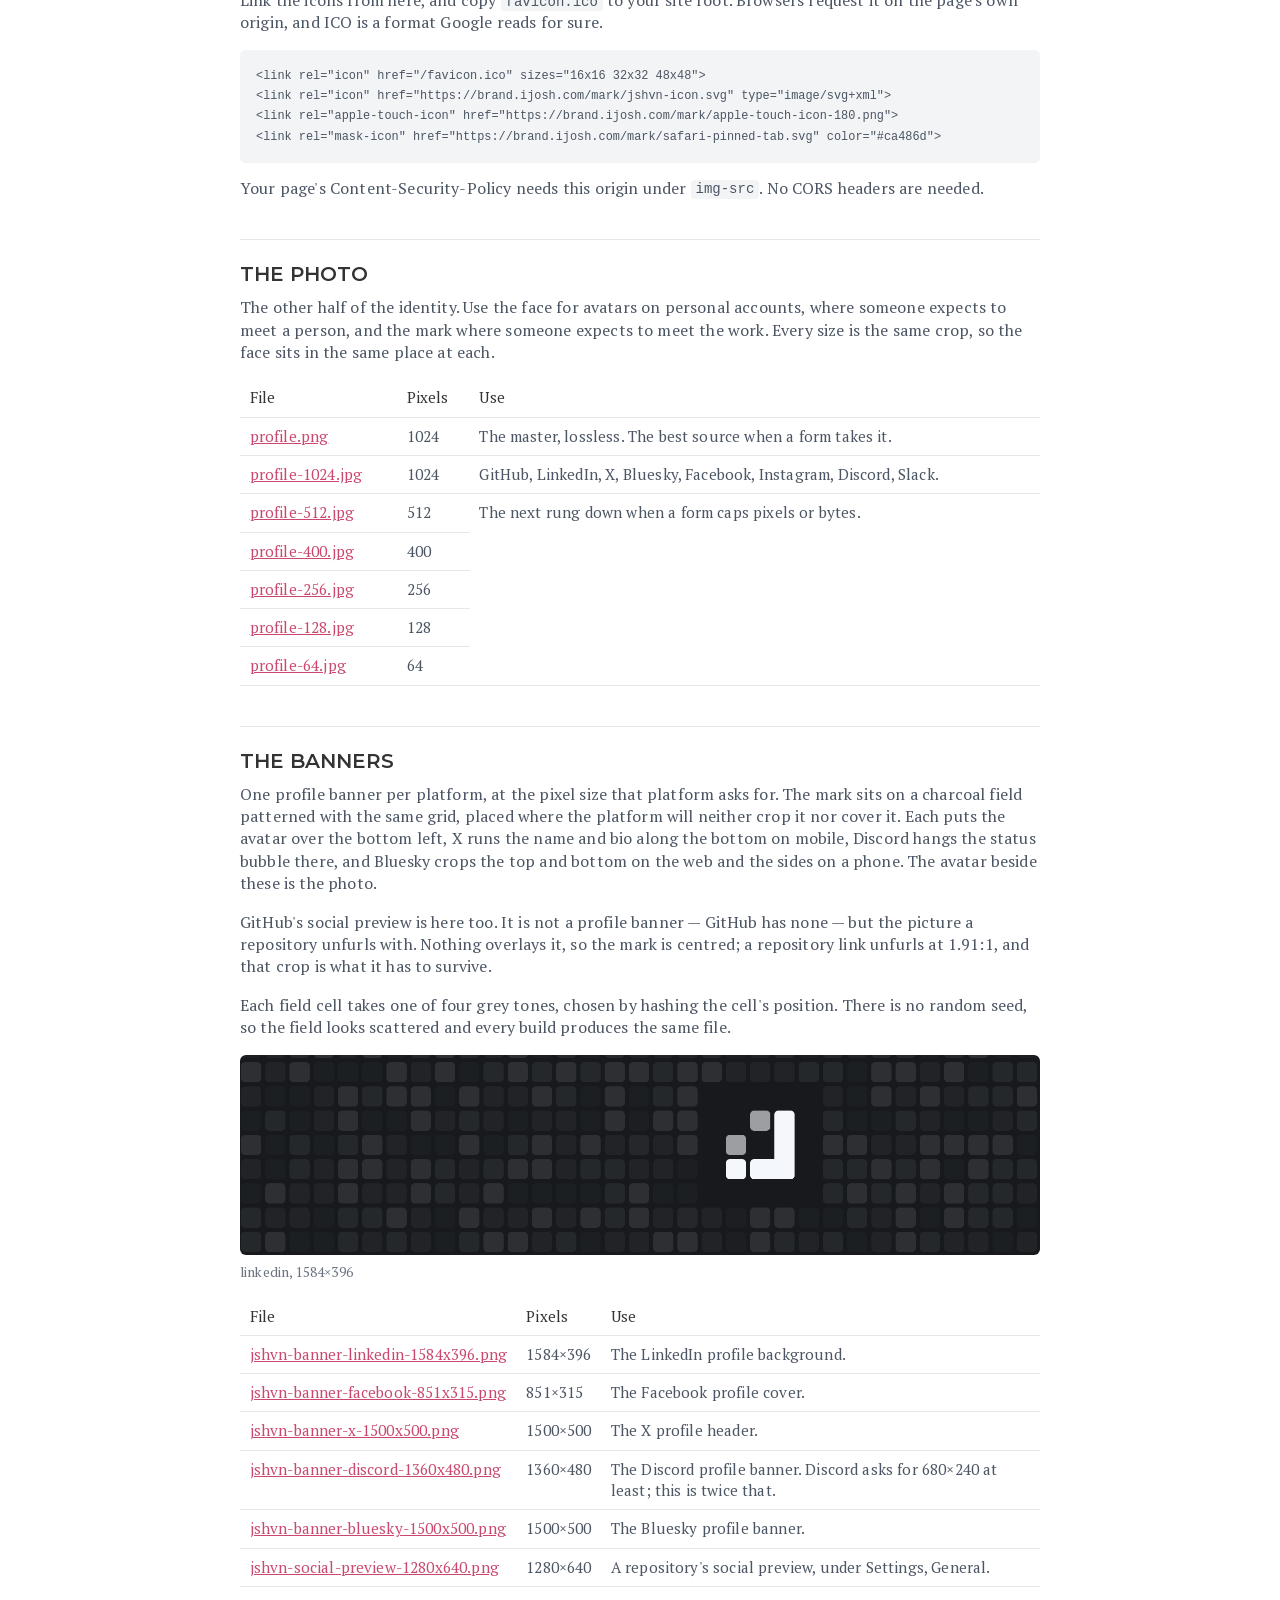
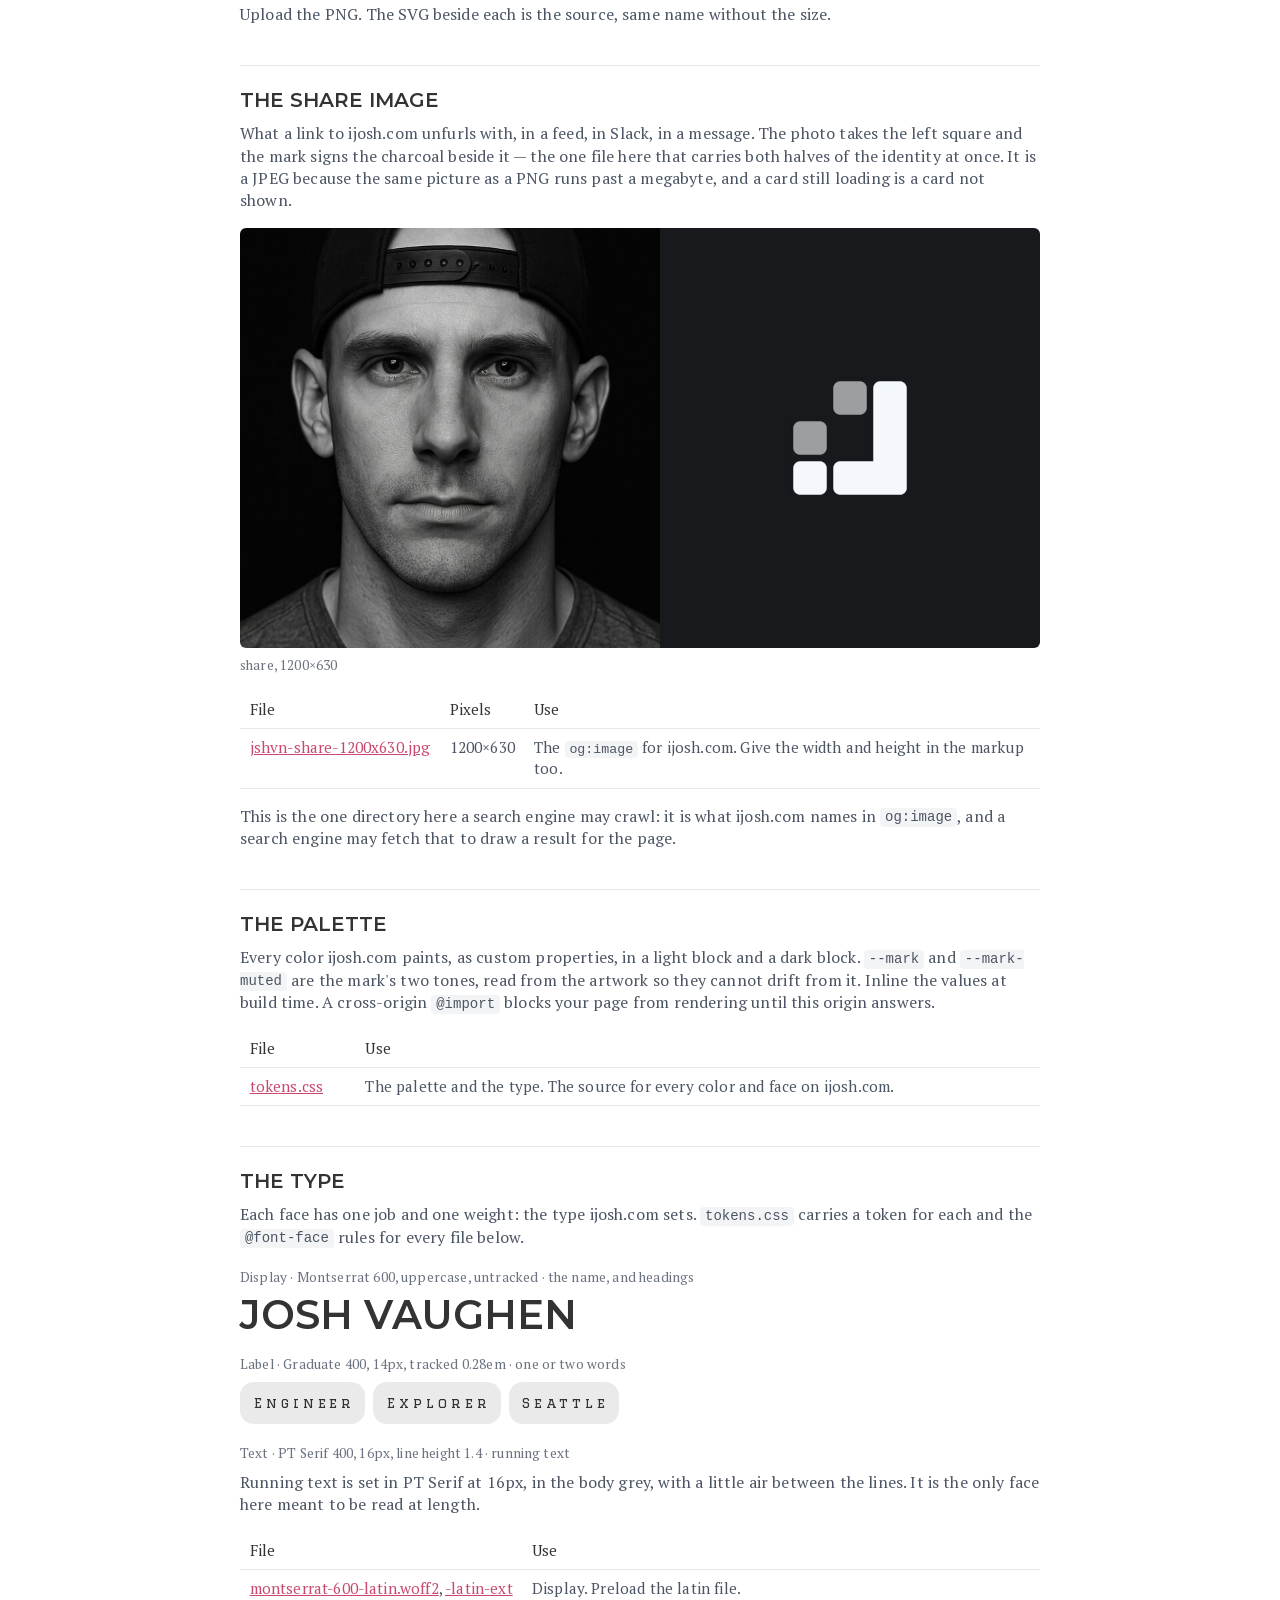
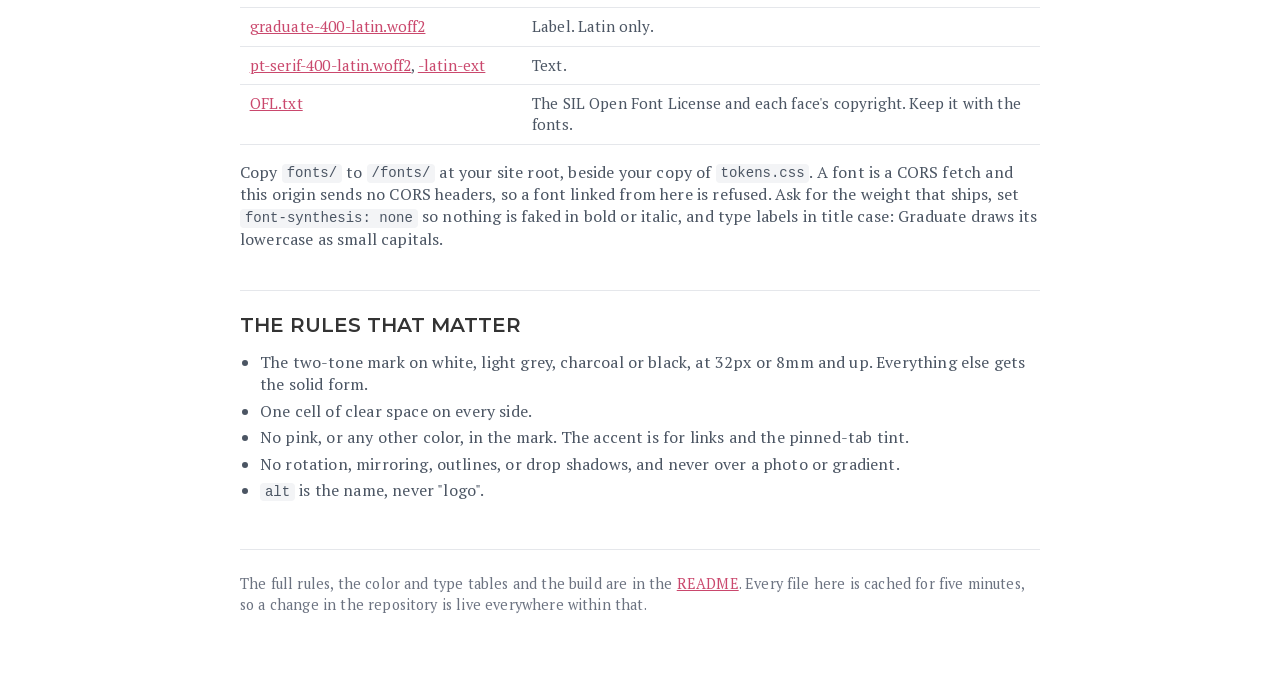
==== commit 7a12b418: "ci: add the checks, and fix the stale text they would have caught Pull requests run task check: the " ====
--- a/site/index.html
+++ b/site/index.html
@@ -81,7 +81,7 @@
     <img class="on-light" src="/mark/jshvn-mark-on-light.svg" alt="Josh Vaughen" width="112" height="112">
     <img class="on-dark" src="/mark/jshvn-mark-on-dark.svg" alt="Josh Vaughen" width="112" height="112">
     <h1>brand</h1>
-    <p class="lede">The mark for Josh Vaughen and ijosh.com, the color palette, the type, and every file other sites link to. Paths mirror <a href="https://github.com/jshvn/brand">the repository</a>: <code>/mark/&lt;file&gt;</code> is <code>mark/&lt;file&gt;</code>, and the same for <code>social/</code>, <code>share/</code>, <code>photo/</code> and <code>fonts/</code>. Link to these URLs instead of copying the files; the palette and the fonts are the exceptions, and say why below.</p>
+    <p class="lede">The mark for Josh Vaughen and ijosh.com, the color palette, the type, and every file other sites link to. Paths mirror <a href="https://github.com/jshvn/brand">the repository</a>: <code>/mark/&lt;file&gt;</code> is <code>mark/&lt;file&gt;</code>, and the same for <code>social/</code>, <code>share/</code>, <code>photo/</code> and <code>fonts/</code>. Link to these URLs instead of copying the files. The exceptions are <code>favicon.ico</code>, <code>tokens.css</code> and <code>fonts/</code>, which say why below.</p>
   </header>
 
   <h2>The mark</h2>
@@ -100,7 +100,7 @@
     <tr><td><a href="/mark/jshvn-mark-solid-on-dark.svg">jshvn-mark-solid-on-dark.svg</a></td><td>One tone, dark surface.</td></tr>
     <tr><td><a href="/mark/jshvn-mark-resume.svg">jshvn-mark-resume.svg</a>, <a href="/mark/jshvn-mark-resume.pdf">.pdf</a></td><td>Print greys for a resume.</td></tr>
   </table>
-  <p>Each SVG has a 512 and 1024 PNG beside it, same name with the size appended.</p>
+  <p>A PNG sits beside each SVG, same name with the size appended: 512 and 1024 for the mark, 512 for the solid form. The resume marks ship as PDFs instead.</p>
 
   <h2>The icons</h2>
   <p>A charcoal tile holding the on-dark mark. The tile includes its own background, so the icon looks the same on any page.</p>
@@ -144,7 +144,7 @@
   </table>
 
   <h2>The banners</h2>
-  <p>One profile banner per platform, at the pixel size that platform asks for. The mark sits on a charcoal field patterned with the same grid, placed where the platform will neither crop it nor cover it. All five put the avatar over the bottom left, X runs the name and bio along the bottom on mobile, Discord hangs the status bubble there, and Bluesky crops the top and bottom on the web and the sides on a phone. The avatar beside these is the photo.</p>
+  <p>One profile banner per platform, at the pixel size that platform asks for. The mark sits on a charcoal field patterned with the same grid, placed where the platform will neither crop it nor cover it. Each puts the avatar over the bottom left, X runs the name and bio along the bottom on mobile, Discord hangs the status bubble there, and Bluesky crops the top and bottom on the web and the sides on a phone. The avatar beside these is the photo.</p>
   <p>GitHub's social preview is here too. It is not a profile banner &mdash; GitHub has none &mdash; but the picture a repository unfurls with. Nothing overlays it, so the mark is centred; a repository link unfurls at 1.91:1, and that crop is what it has to survive.</p>
   <p>Each field cell takes one of four grey tones, chosen by hashing the cell's position. There is no random seed, so the field looks scattered and every build produces the same file.</p>
   <figure class="banner">
@@ -182,7 +182,7 @@
   </table>
 
   <h2>The type</h2>
-  <p>Three faces, one job and one weight each: the type ijosh.com sets. <code>tokens.css</code> carries a token for each and the <code>@font-face</code> rules for every file below.</p>
+  <p>Each face has one job and one weight: the type ijosh.com sets. <code>tokens.css</code> carries a token for each and the <code>@font-face</code> rules for every file below.</p>
   <dl class="specimen">
     <dt>Display &middot; Montserrat 600, uppercase, untracked &middot; the name, and headings</dt>
     <dd class="display">Josh Vaughen</dd>
--- a/tokens.css
+++ b/tokens.css
@@ -51,9 +51,9 @@
   --text-muted: #6b7280;
   --text-body: #4b5563;
   --accent: #ca486d;
-  --pill-bg: rgba(51, 51, 51, 0.1);
   --btn-bg: #1c1c1c;
   --btn-fg: #ffffff;
+  --pill-bg: rgba(51, 51, 51, 0.1);
   /* the mark on a light surface */
   --mark: #17191c;
   --mark-muted: #666666;
@@ -68,9 +68,9 @@
     --text-muted: #9aa7b4;
     --text-body: #c6d0da;
     --accent: #e98aa3;
-    --pill-bg: rgba(255, 255, 255, 0.1);
     --btn-bg: #f4f7fb;
     --btn-fg: #14171c;
+    --pill-bg: rgba(255, 255, 255, 0.1);
     /* the mark on a dark surface */
     --mark: #f4f7fb;
     --mark-muted: #9c9ea2;
@@ -85,9 +85,9 @@
   --text-muted: #9aa7b4;
   --text-body: #c6d0da;
   --accent: #e98aa3;
-  --pill-bg: rgba(255, 255, 255, 0.1);
   --btn-bg: #f4f7fb;
   --btn-fg: #14171c;
+  --pill-bg: rgba(255, 255, 255, 0.1);
   /* the mark on a dark surface */
   --mark: #f4f7fb;
   --mark-muted: #9c9ea2;
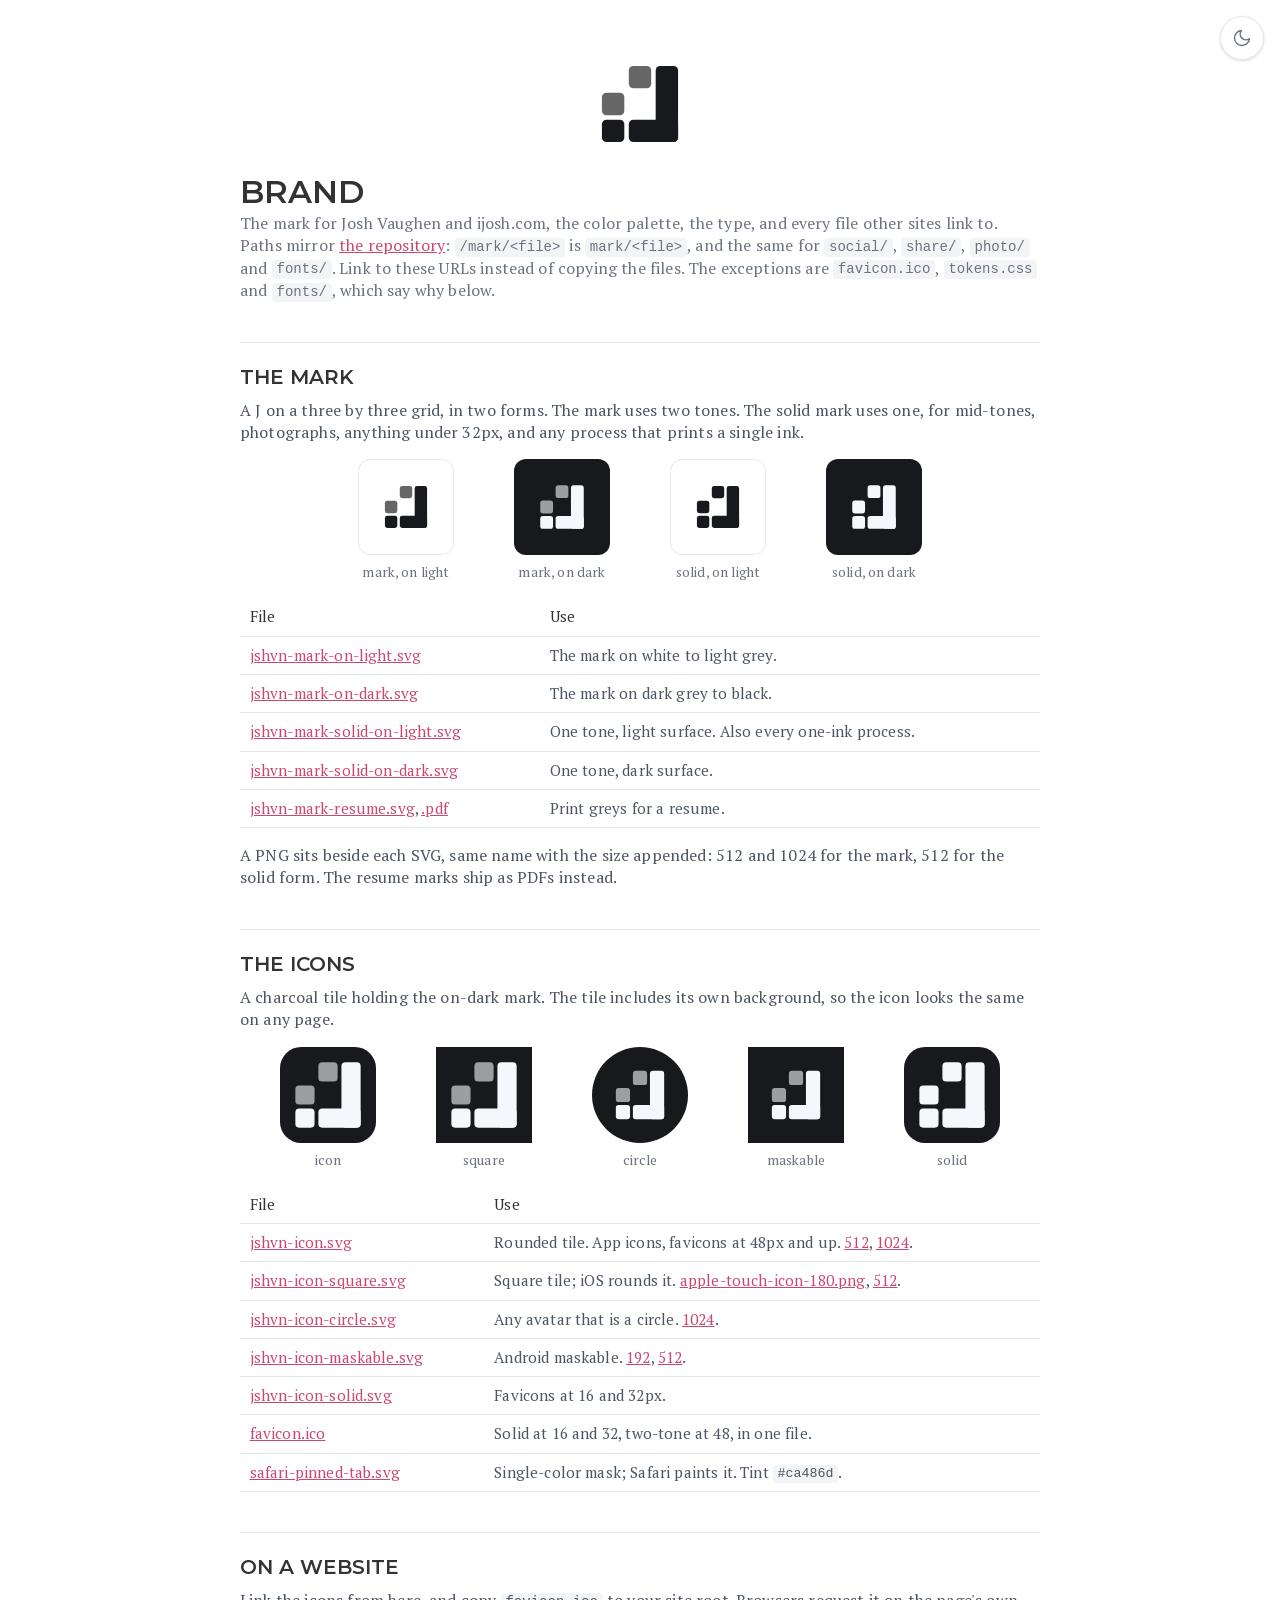
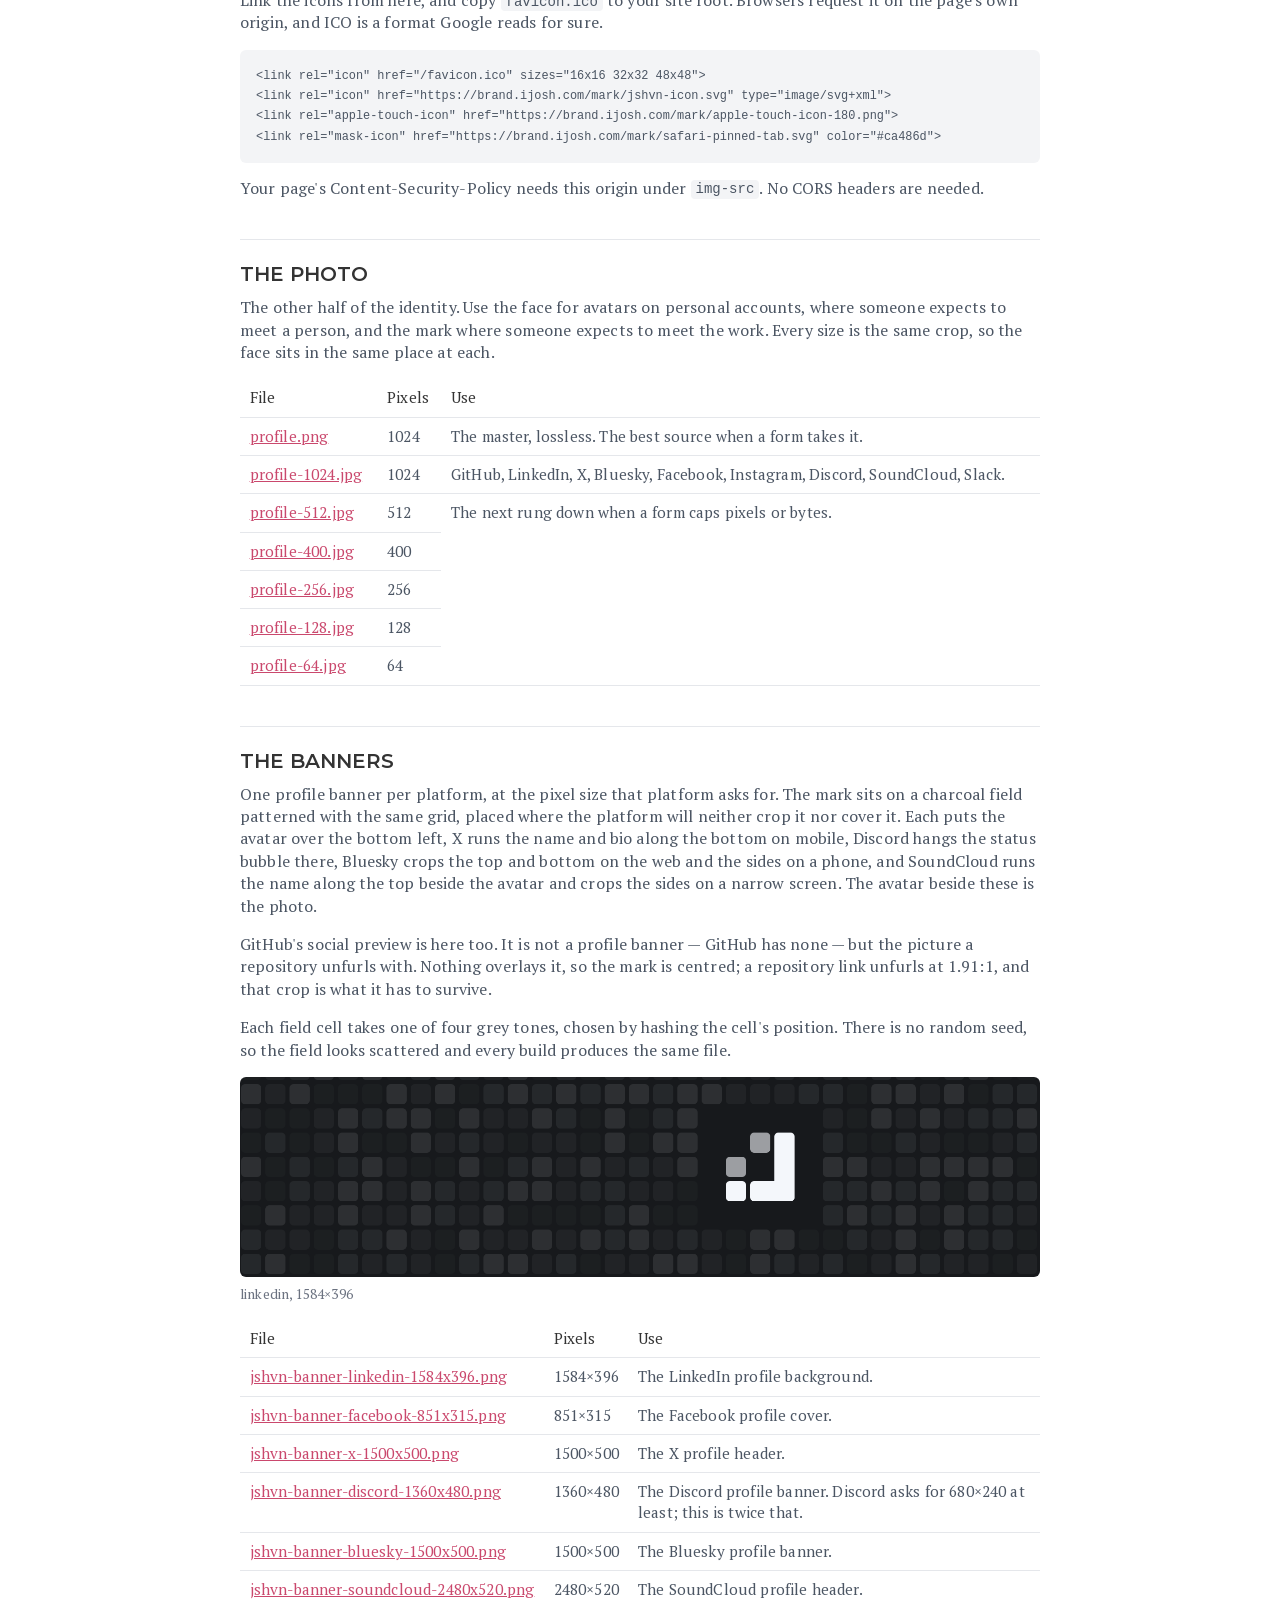
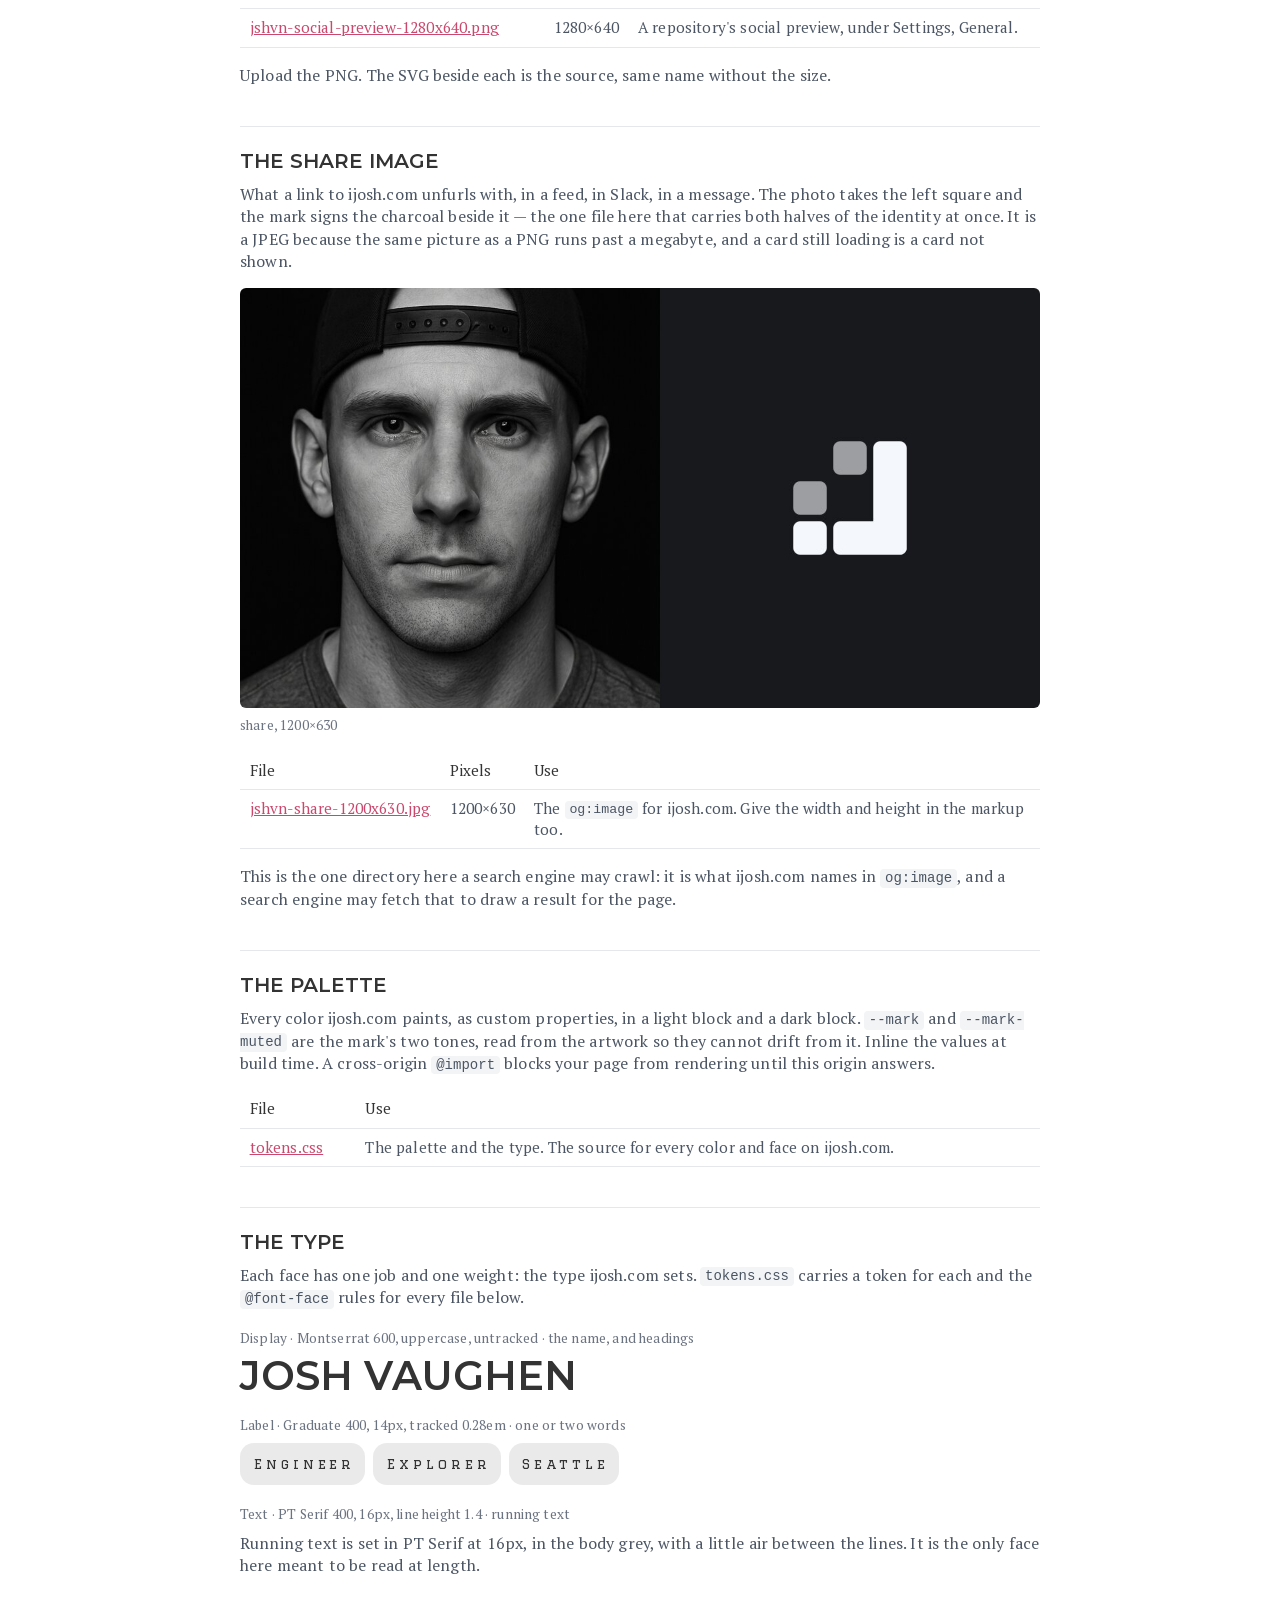
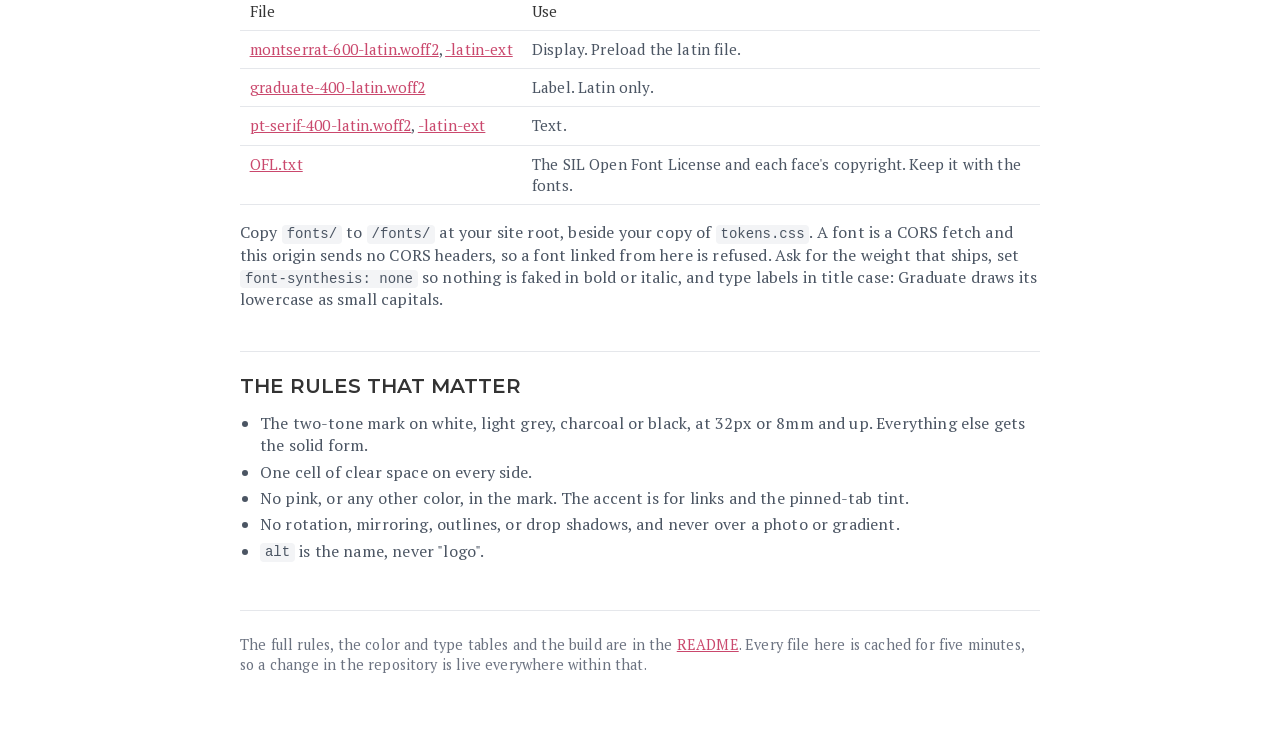
==== commit 16c422a5: "feat(social): add the SoundCloud profile banner" ====
--- a/site/index.html
+++ b/site/index.html
@@ -135,7 +135,7 @@
   <table>
     <tr><th>File</th><th>Pixels</th><th>Use</th></tr>
     <tr><td><a href="/photo/profile.png">profile.png</a></td><td>1024</td><td>The master, lossless. The best source when a form takes it.</td></tr>
-    <tr><td><a href="/photo/profile-1024.jpg">profile-1024.jpg</a></td><td>1024</td><td>GitHub, LinkedIn, X, Bluesky, Facebook, Instagram, Discord, Slack.</td></tr>
+    <tr><td><a href="/photo/profile-1024.jpg">profile-1024.jpg</a></td><td>1024</td><td>GitHub, LinkedIn, X, Bluesky, Facebook, Instagram, Discord, SoundCloud, Slack.</td></tr>
     <tr><td><a href="/photo/profile-512.jpg">profile-512.jpg</a></td><td>512</td><td rowspan="5">The next rung down when a form caps pixels or bytes.</td></tr>
     <tr><td><a href="/photo/profile-400.jpg">profile-400.jpg</a></td><td>400</td></tr>
     <tr><td><a href="/photo/profile-256.jpg">profile-256.jpg</a></td><td>256</td></tr>
@@ -144,7 +144,7 @@
   </table>
 
   <h2>The banners</h2>
-  <p>One profile banner per platform, at the pixel size that platform asks for. The mark sits on a charcoal field patterned with the same grid, placed where the platform will neither crop it nor cover it. Each puts the avatar over the bottom left, X runs the name and bio along the bottom on mobile, Discord hangs the status bubble there, and Bluesky crops the top and bottom on the web and the sides on a phone. The avatar beside these is the photo.</p>
+  <p>One profile banner per platform, at the pixel size that platform asks for. The mark sits on a charcoal field patterned with the same grid, placed where the platform will neither crop it nor cover it. Each puts the avatar over the bottom left, X runs the name and bio along the bottom on mobile, Discord hangs the status bubble there, Bluesky crops the top and bottom on the web and the sides on a phone, and SoundCloud runs the name along the top beside the avatar and crops the sides on a narrow screen. The avatar beside these is the photo.</p>
   <p>GitHub's social preview is here too. It is not a profile banner &mdash; GitHub has none &mdash; but the picture a repository unfurls with. Nothing overlays it, so the mark is centred; a repository link unfurls at 1.91:1, and that crop is what it has to survive.</p>
   <p>Each field cell takes one of four grey tones, chosen by hashing the cell's position. There is no random seed, so the field looks scattered and every build produces the same file.</p>
   <figure class="banner">
@@ -158,6 +158,7 @@
     <tr><td><a href="/social/jshvn-banner-x-1500x500.png">jshvn-banner-x-1500x500.png</a></td><td>1500&times;500</td><td>The X profile header.</td></tr>
     <tr><td><a href="/social/jshvn-banner-discord-1360x480.png">jshvn-banner-discord-1360x480.png</a></td><td>1360&times;480</td><td>The Discord profile banner. Discord asks for 680&times;240 at least; this is twice that.</td></tr>
     <tr><td><a href="/social/jshvn-banner-bluesky-1500x500.png">jshvn-banner-bluesky-1500x500.png</a></td><td>1500&times;500</td><td>The Bluesky profile banner.</td></tr>
+    <tr><td><a href="/social/jshvn-banner-soundcloud-2480x520.png">jshvn-banner-soundcloud-2480x520.png</a></td><td>2480&times;520</td><td>The SoundCloud profile header.</td></tr>
     <tr><td><a href="/social/jshvn-social-preview-1280x640.png">jshvn-social-preview-1280x640.png</a></td><td>1280&times;640</td><td>A repository's social preview, under Settings, General.</td></tr>
   </table>
   <p>Upload the PNG. The SVG beside each is the source, same name without the size.</p>
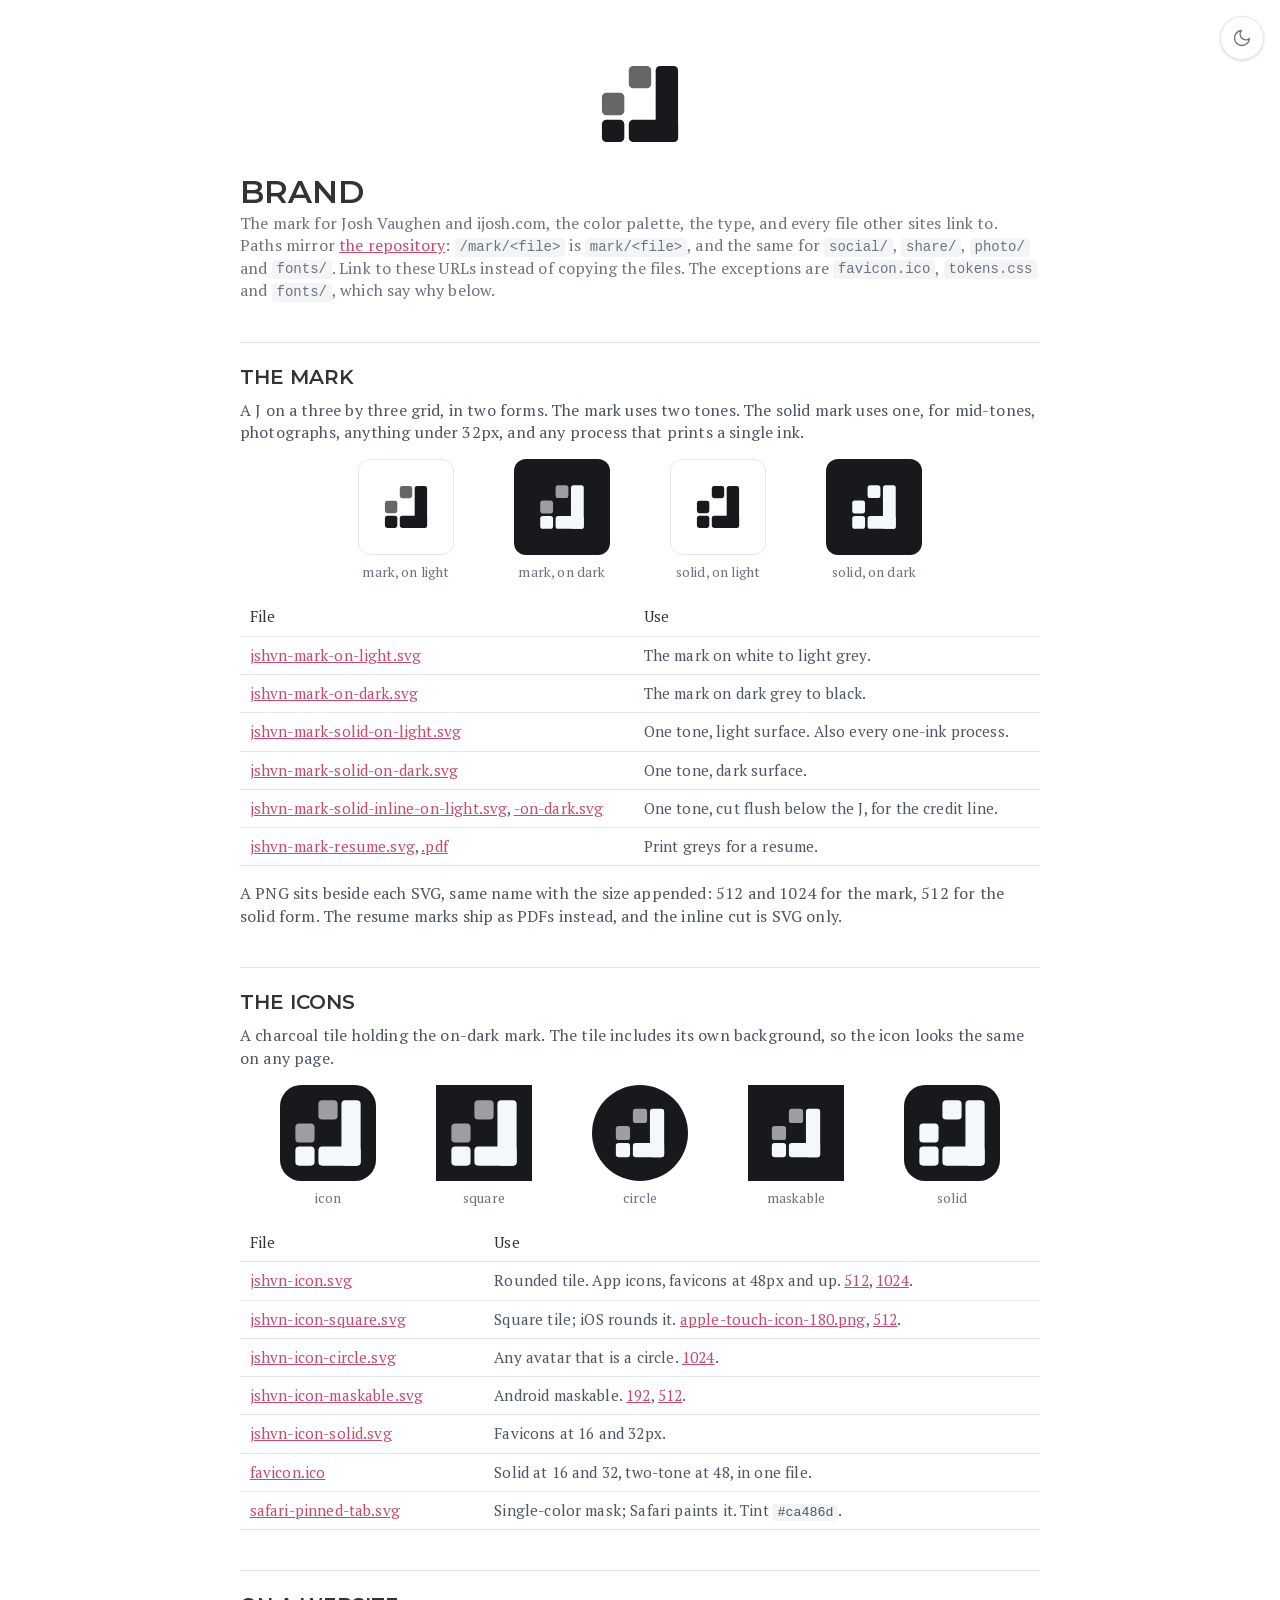
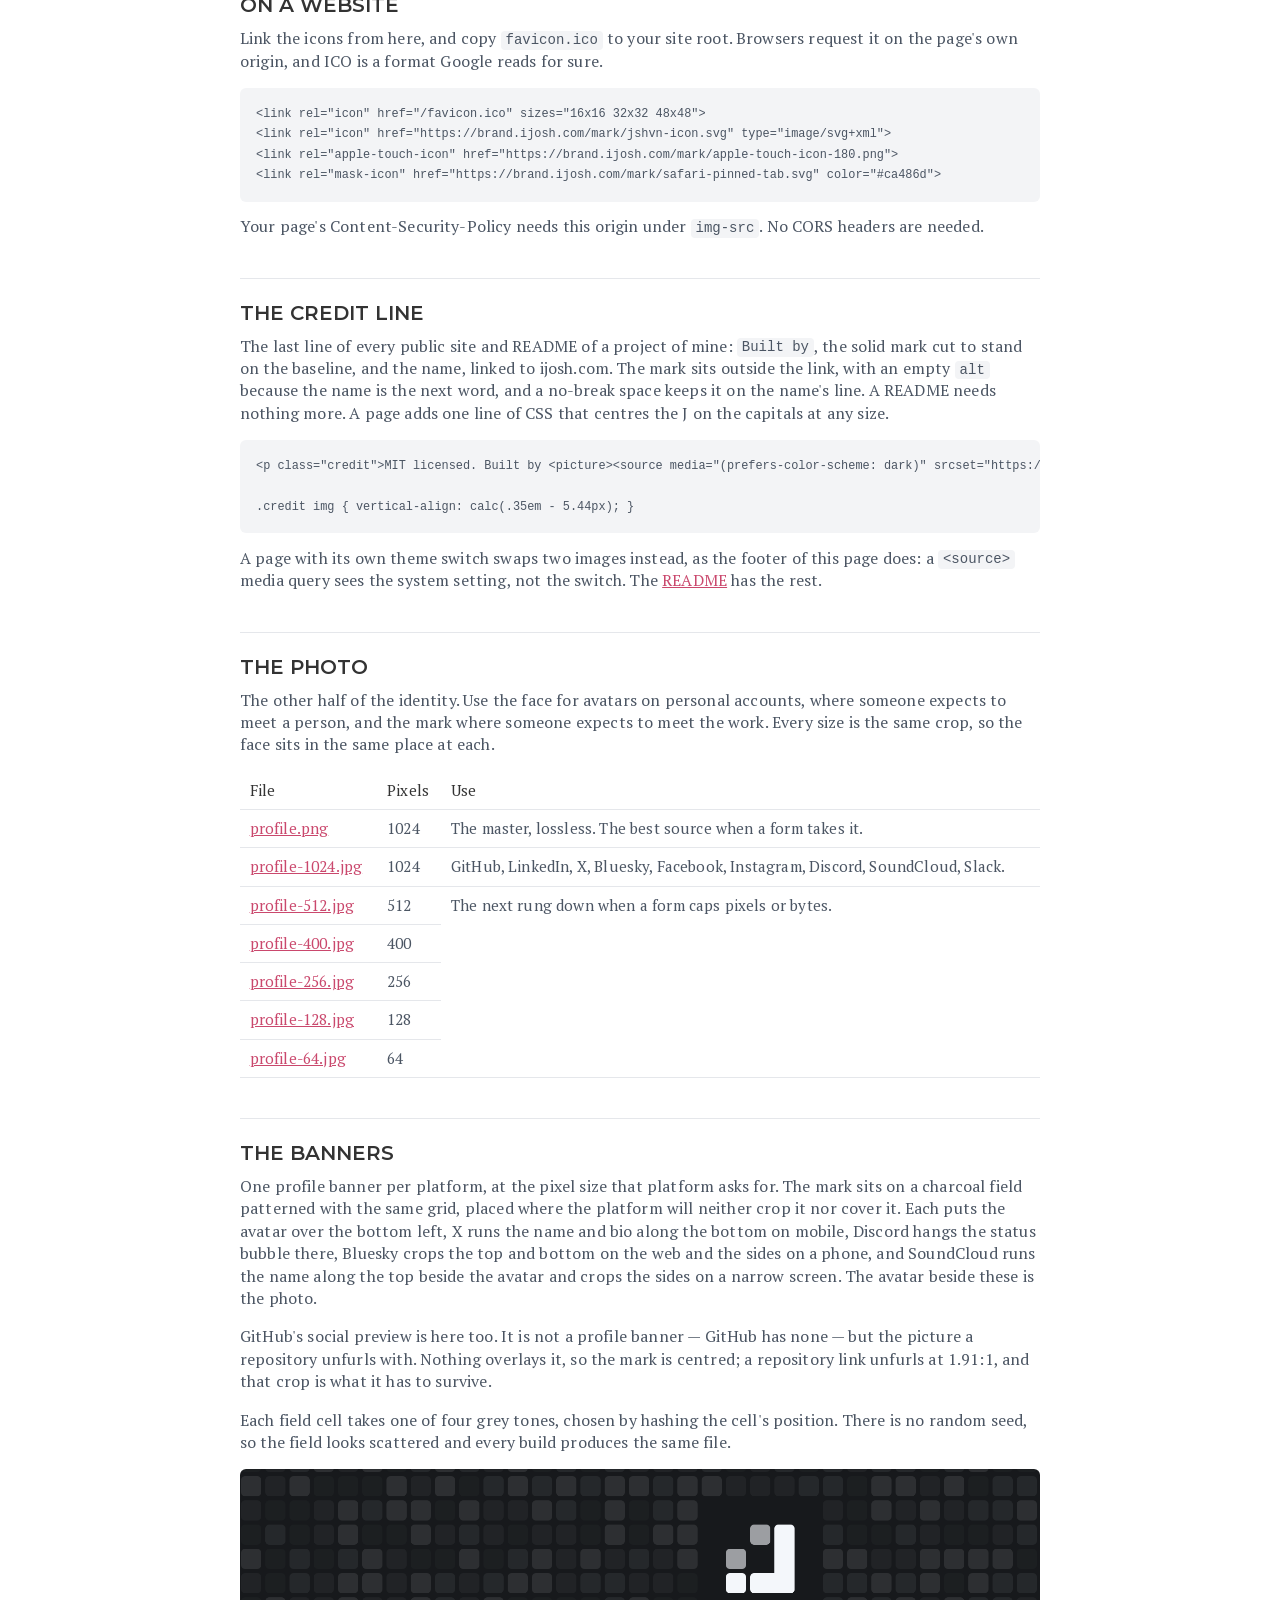
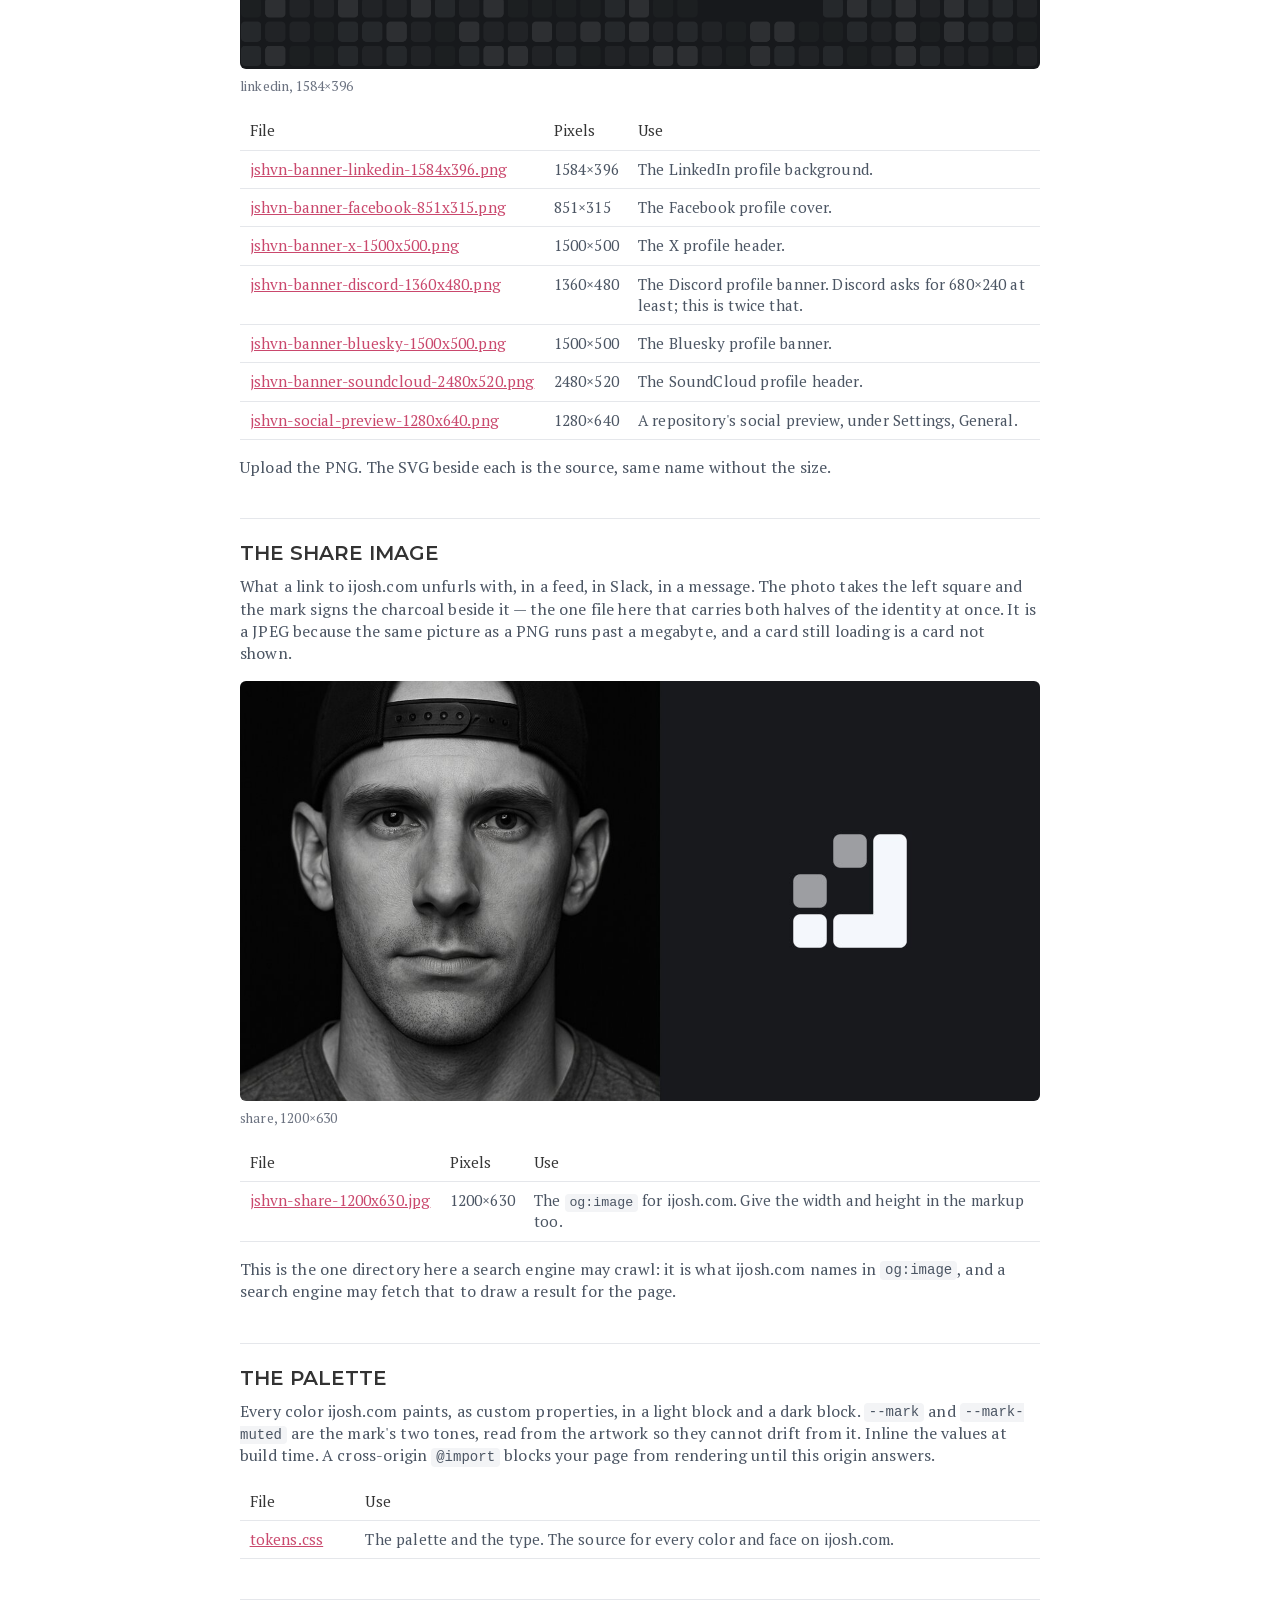
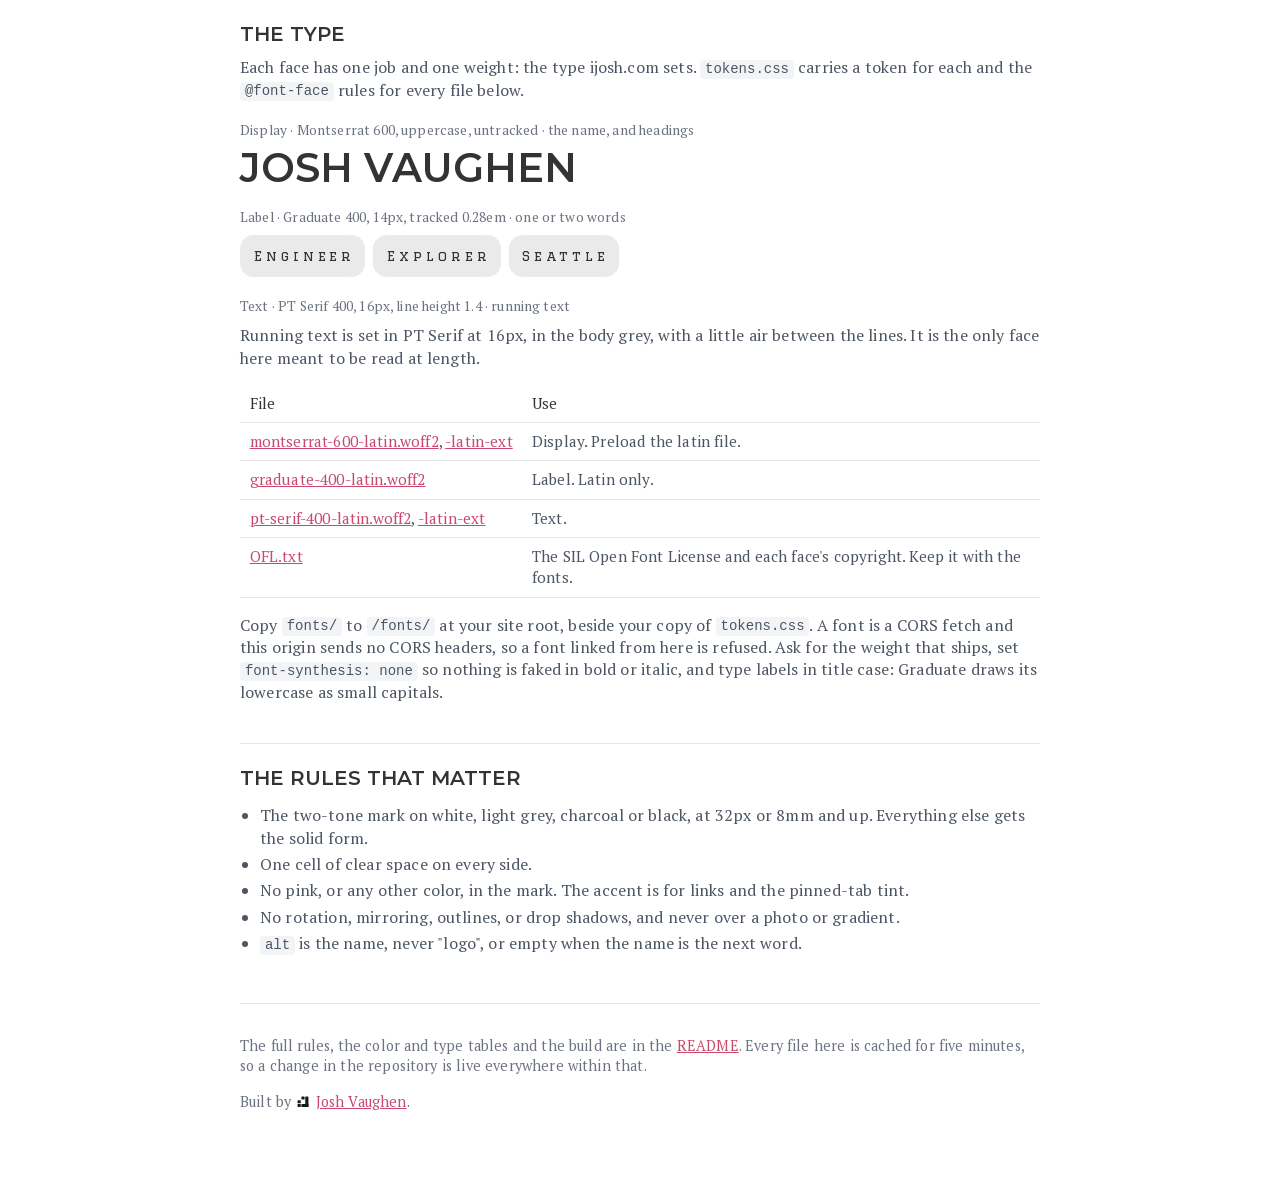
==== commit 056ea409: "feat(credit): add the credit line and the rules for it" ====
--- a/site/index.html
+++ b/site/index.html
@@ -73,6 +73,9 @@
   #theme:focus-visible { outline: 2px solid var(--accent); outline-offset: 2px; }
   #theme[hidden] { display: none; }
   footer { margin-top: 3rem; padding-top: 1.5rem; border-top: 1px solid var(--rule); color: var(--text-muted); font-size: .9rem; }
+  /* The credit's two cuts swap as blocks, so a box holds them in the line. Its baseline is its
+     bottom edge, which the alignment centres the J by: half the cap height, less half the drawing. */
+  .credit-mark { display: inline-block; vertical-align: calc(.35em - 5.44px); }
 </style>
 </head>
 <body>
@@ -98,9 +101,10 @@
     <tr><td><a href="/mark/jshvn-mark-on-dark.svg">jshvn-mark-on-dark.svg</a></td><td>The mark on dark grey to black.</td></tr>
     <tr><td><a href="/mark/jshvn-mark-solid-on-light.svg">jshvn-mark-solid-on-light.svg</a></td><td>One tone, light surface. Also every one-ink process.</td></tr>
     <tr><td><a href="/mark/jshvn-mark-solid-on-dark.svg">jshvn-mark-solid-on-dark.svg</a></td><td>One tone, dark surface.</td></tr>
+    <tr><td><a href="/mark/jshvn-mark-solid-inline-on-light.svg">jshvn-mark-solid-inline-on-light.svg</a>, <a href="/mark/jshvn-mark-solid-inline-on-dark.svg">-on-dark.svg</a></td><td>One tone, cut flush below the J, for the credit line.</td></tr>
     <tr><td><a href="/mark/jshvn-mark-resume.svg">jshvn-mark-resume.svg</a>, <a href="/mark/jshvn-mark-resume.pdf">.pdf</a></td><td>Print greys for a resume.</td></tr>
   </table>
-  <p>A PNG sits beside each SVG, same name with the size appended: 512 and 1024 for the mark, 512 for the solid form. The resume marks ship as PDFs instead.</p>
+  <p>A PNG sits beside each SVG, same name with the size appended: 512 and 1024 for the mark, 512 for the solid form. The resume marks ship as PDFs instead, and the inline cut is SVG only.</p>
 
   <h2>The icons</h2>
   <p>A charcoal tile holding the on-dark mark. The tile includes its own background, so the icon looks the same on any page.</p>
@@ -129,6 +133,13 @@
 &lt;link rel="apple-touch-icon" href="https://brand.ijosh.com/mark/apple-touch-icon-180.png"&gt;
 &lt;link rel="mask-icon" href="https://brand.ijosh.com/mark/safari-pinned-tab.svg" color="#ca486d"&gt;</code></pre>
   <p>Your page's Content-Security-Policy needs this origin under <code>img-src</code>. No CORS headers are needed.</p>
+
+  <h2>The credit line</h2>
+  <p>The last line of every public site and README of a project of mine: <code>Built by</code>, the solid mark cut to stand on the baseline, and the name, linked to ijosh.com. The mark sits outside the link, with an empty <code>alt</code> because the name is the next word, and a no-break space keeps it on the name's line. A README needs nothing more. A page adds one line of CSS that centres the J on the capitals at any size.</p>
+<pre><code>&lt;p class="credit"&gt;MIT licensed. Built by &lt;picture&gt;&lt;source media="(prefers-color-scheme: dark)" srcset="https://brand.ijosh.com/mark/jshvn-mark-solid-inline-on-dark.svg"&gt;&lt;img src="https://brand.ijosh.com/mark/jshvn-mark-solid-inline-on-light.svg" alt="" width="16"&gt;&lt;/picture&gt;&amp;nbsp;&lt;a href="https://ijosh.com"&gt;Josh Vaughen&lt;/a&gt;.&lt;/p&gt;
+
+.credit img { vertical-align: calc(.35em - 5.44px); }</code></pre>
+  <p>A page with its own theme switch swaps two images instead, as the footer of this page does: a <code>&lt;source&gt;</code> media query sees the system setting, not the switch. The <a href="https://github.com/jshvn/brand#a-credit-line">README</a> has the rest.</p>
 
   <h2>The photo</h2>
   <p>The other half of the identity. Use the face for avatars on personal accounts, where someone expects to meet a person, and the mark where someone expects to meet the work. Every size is the same crop, so the face sits in the same place at each.</p>
@@ -207,11 +218,12 @@
     <li>One cell of clear space on every side.</li>
     <li>No pink, or any other color, in the mark. The accent is for links and the pinned-tab tint.</li>
     <li>No rotation, mirroring, outlines, or drop shadows, and never over a photo or gradient.</li>
-    <li><code>alt</code> is the name, never "logo".</li>
+    <li><code>alt</code> is the name, never "logo", or empty when the name is the next word.</li>
   </ul>
 
   <footer>
-    The full rules, the color and type tables and the build are in the <a href="https://github.com/jshvn/brand#readme">README</a>. Every file here is cached for five minutes, so a change in the repository is live everywhere within that.
+    <p>The full rules, the color and type tables and the build are in the <a href="https://github.com/jshvn/brand#readme">README</a>. Every file here is cached for five minutes, so a change in the repository is live everywhere within that.</p>
+    <p>Built by <span class="credit-mark"><img class="on-light" src="/mark/jshvn-mark-solid-inline-on-light.svg" alt="" width="16"><img class="on-dark" src="/mark/jshvn-mark-solid-inline-on-dark.svg" alt="" width="16"></span>&nbsp;<a href="https://ijosh.com">Josh Vaughen</a>.</p>
   </footer>
 </main>
 
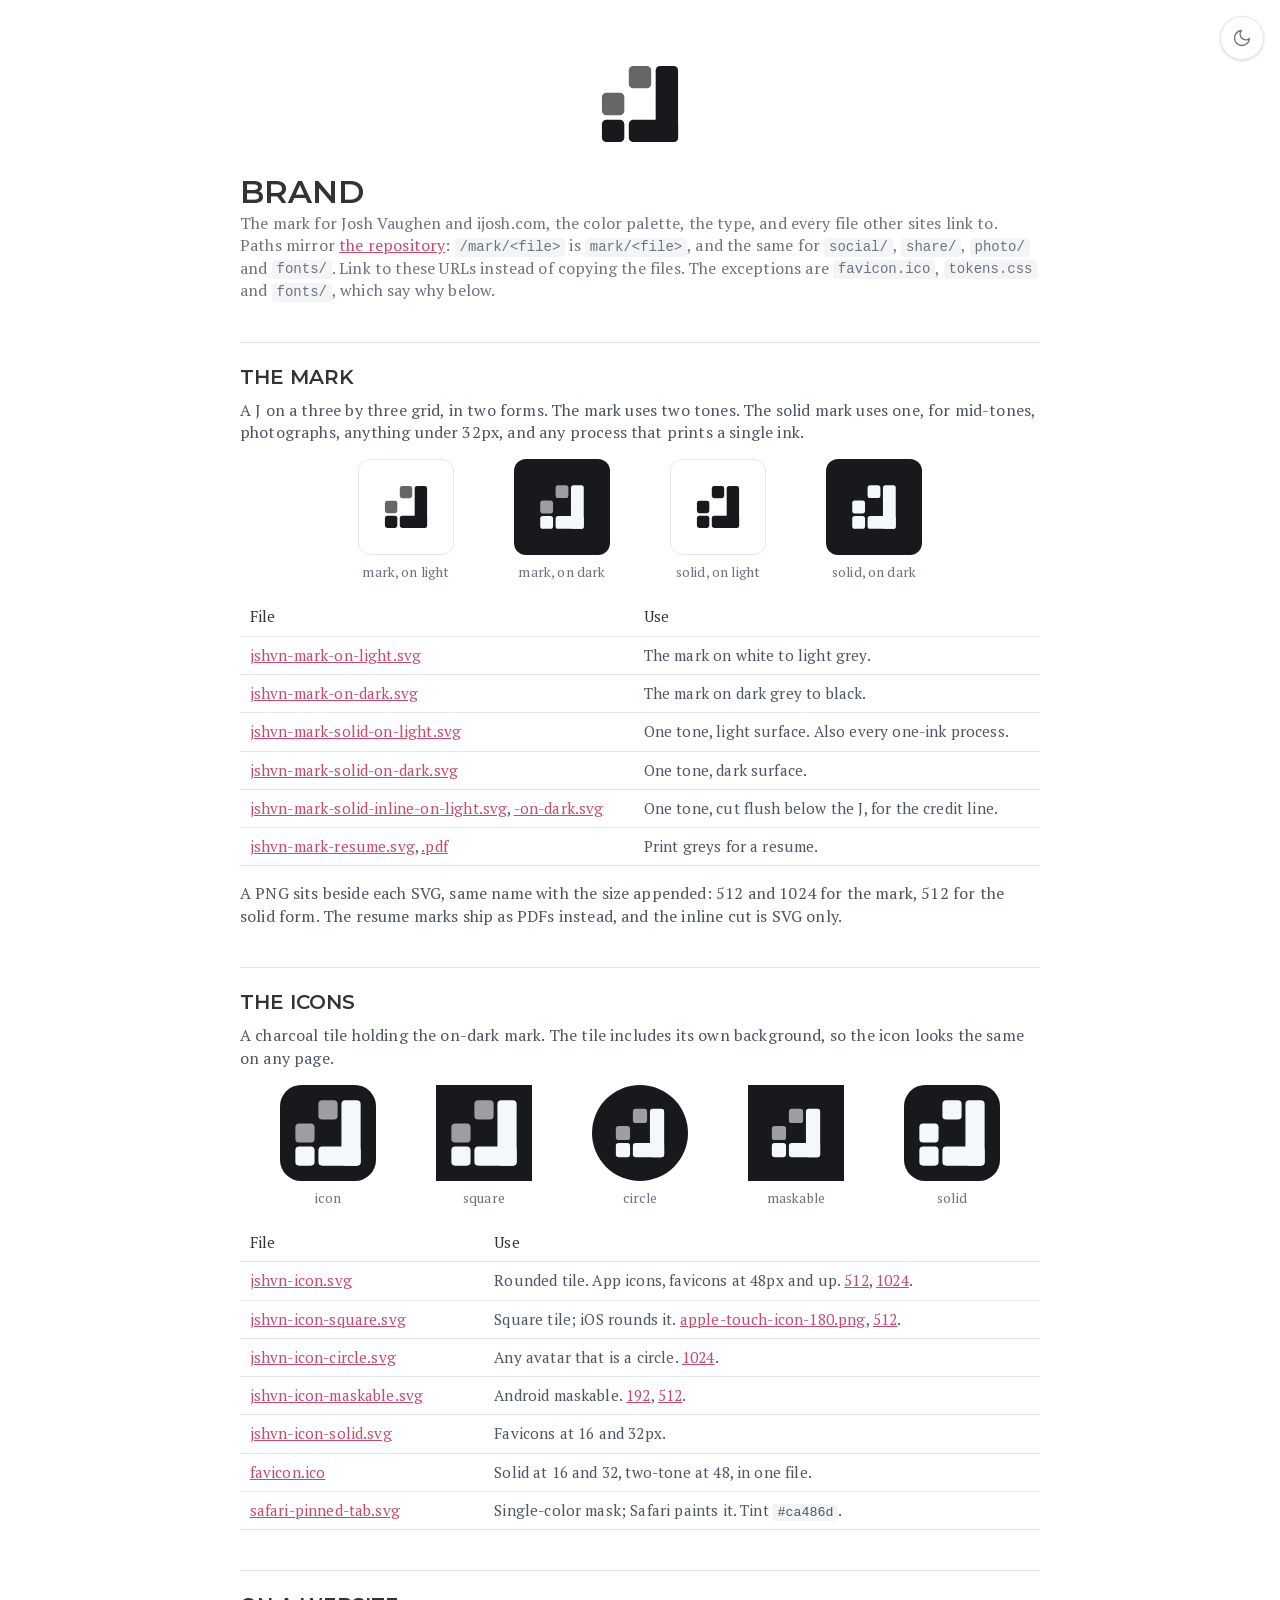
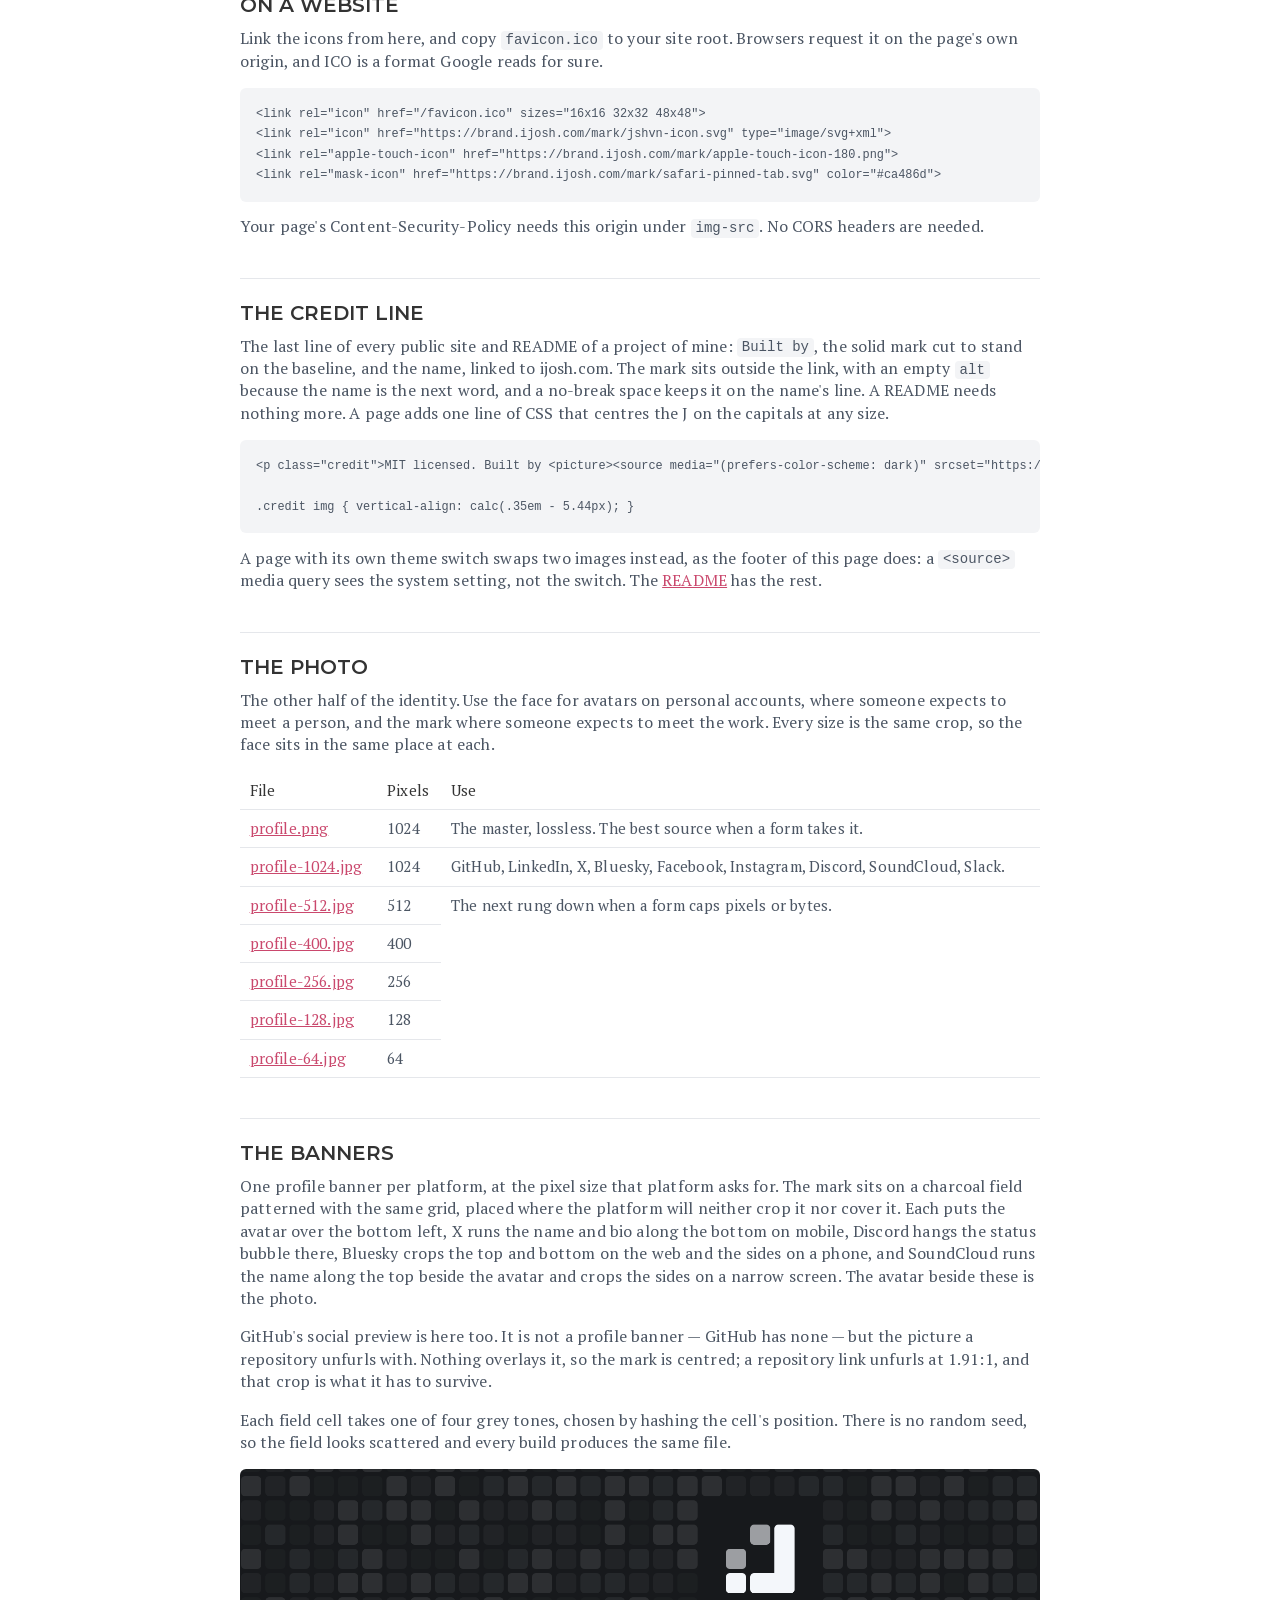
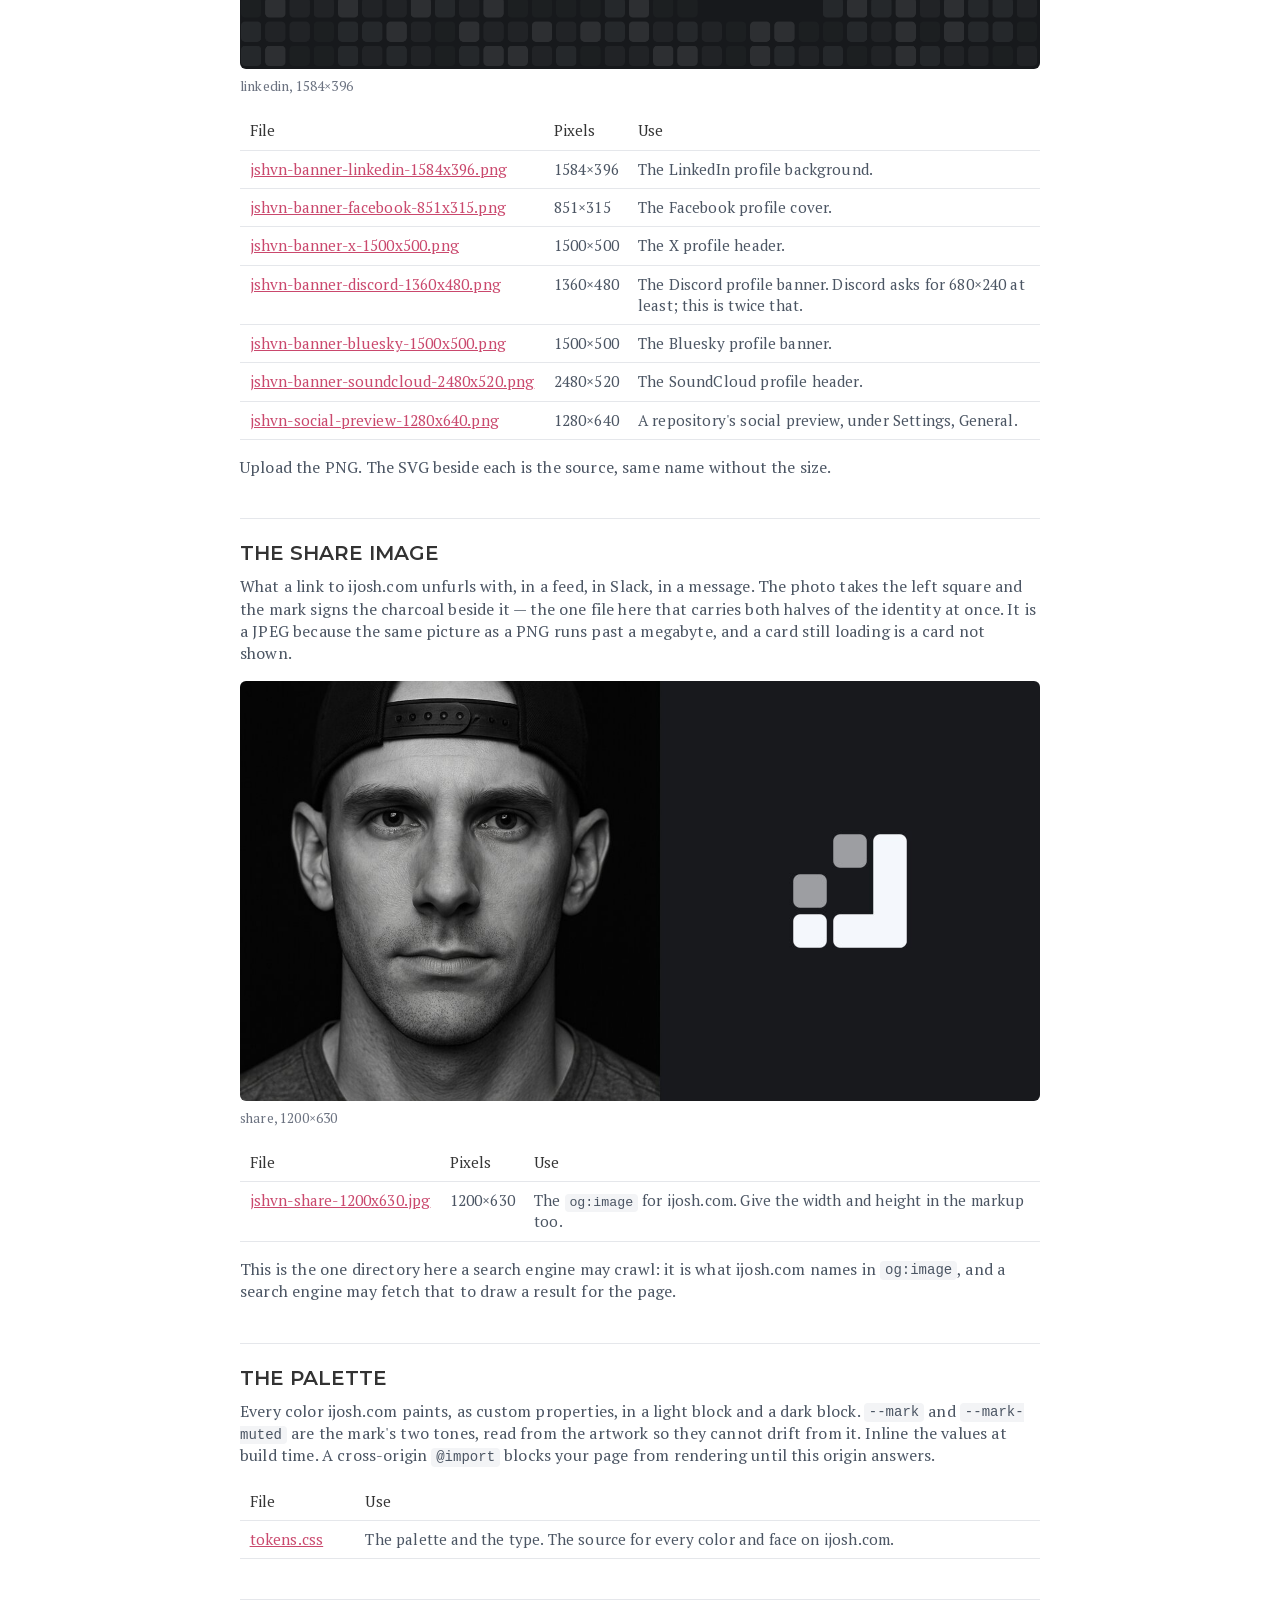
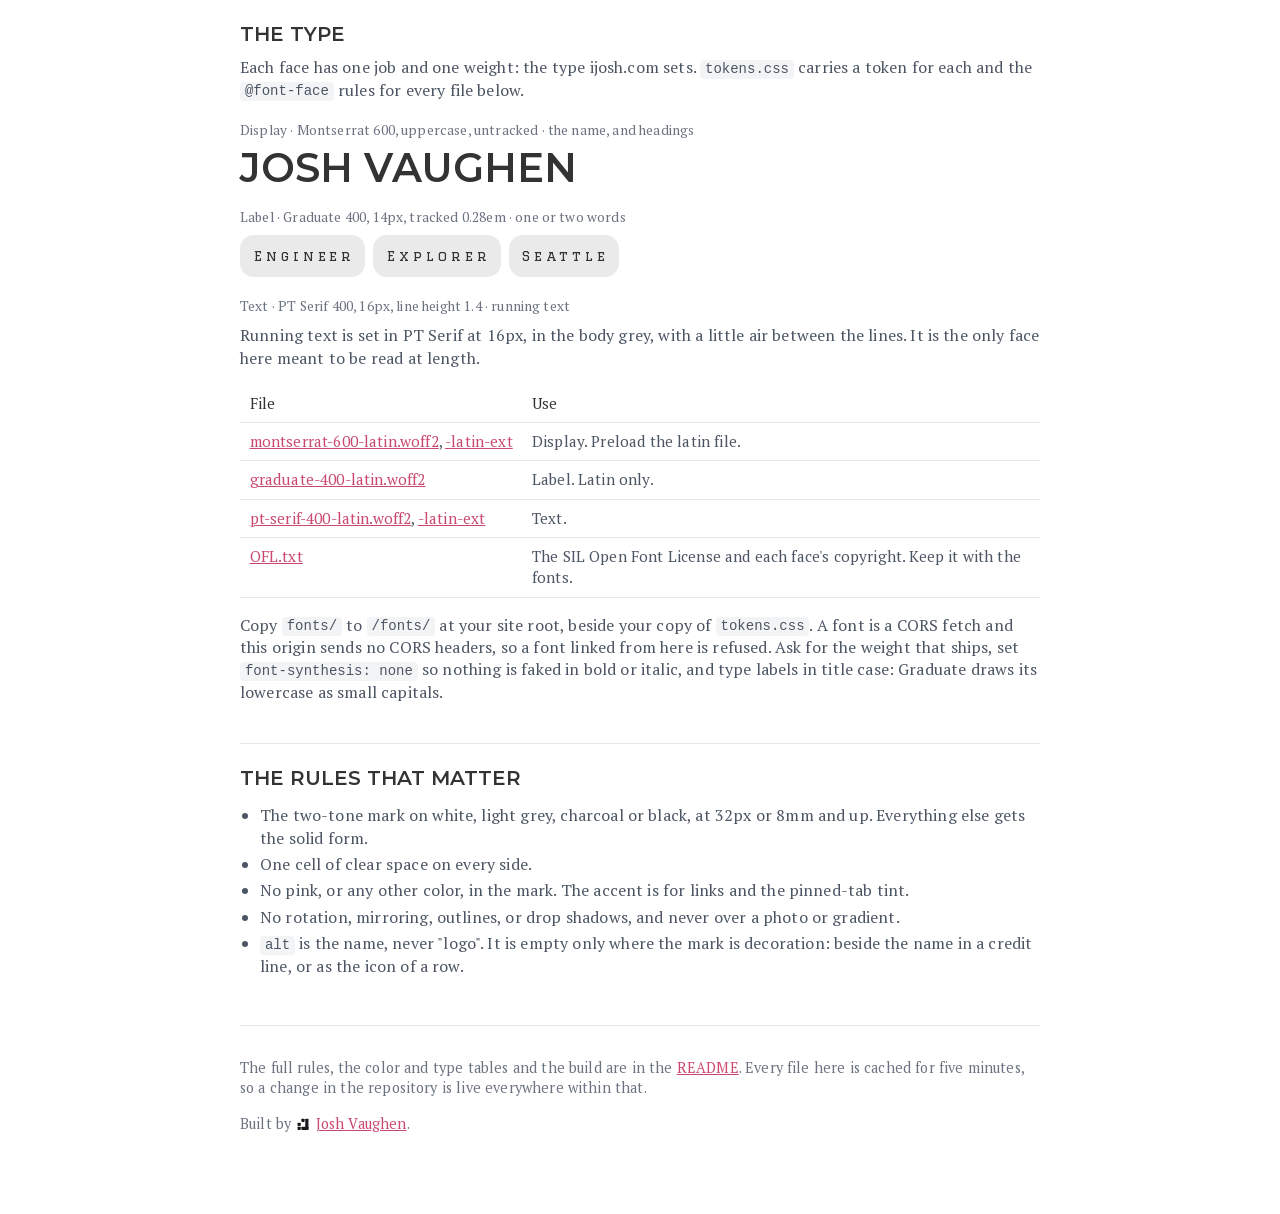
==== commit 219cc27c: "docs(credit): let alt be empty for a mark that is a row's icon" ====
--- a/site/index.html
+++ b/site/index.html
@@ -218,7 +218,7 @@
     <li>One cell of clear space on every side.</li>
     <li>No pink, or any other color, in the mark. The accent is for links and the pinned-tab tint.</li>
     <li>No rotation, mirroring, outlines, or drop shadows, and never over a photo or gradient.</li>
-    <li><code>alt</code> is the name, never "logo", or empty when the name is the next word.</li>
+    <li><code>alt</code> is the name, never "logo". It is empty only where the mark is decoration: beside the name in a credit line, or as the icon of a row.</li>
   </ul>
 
   <footer>
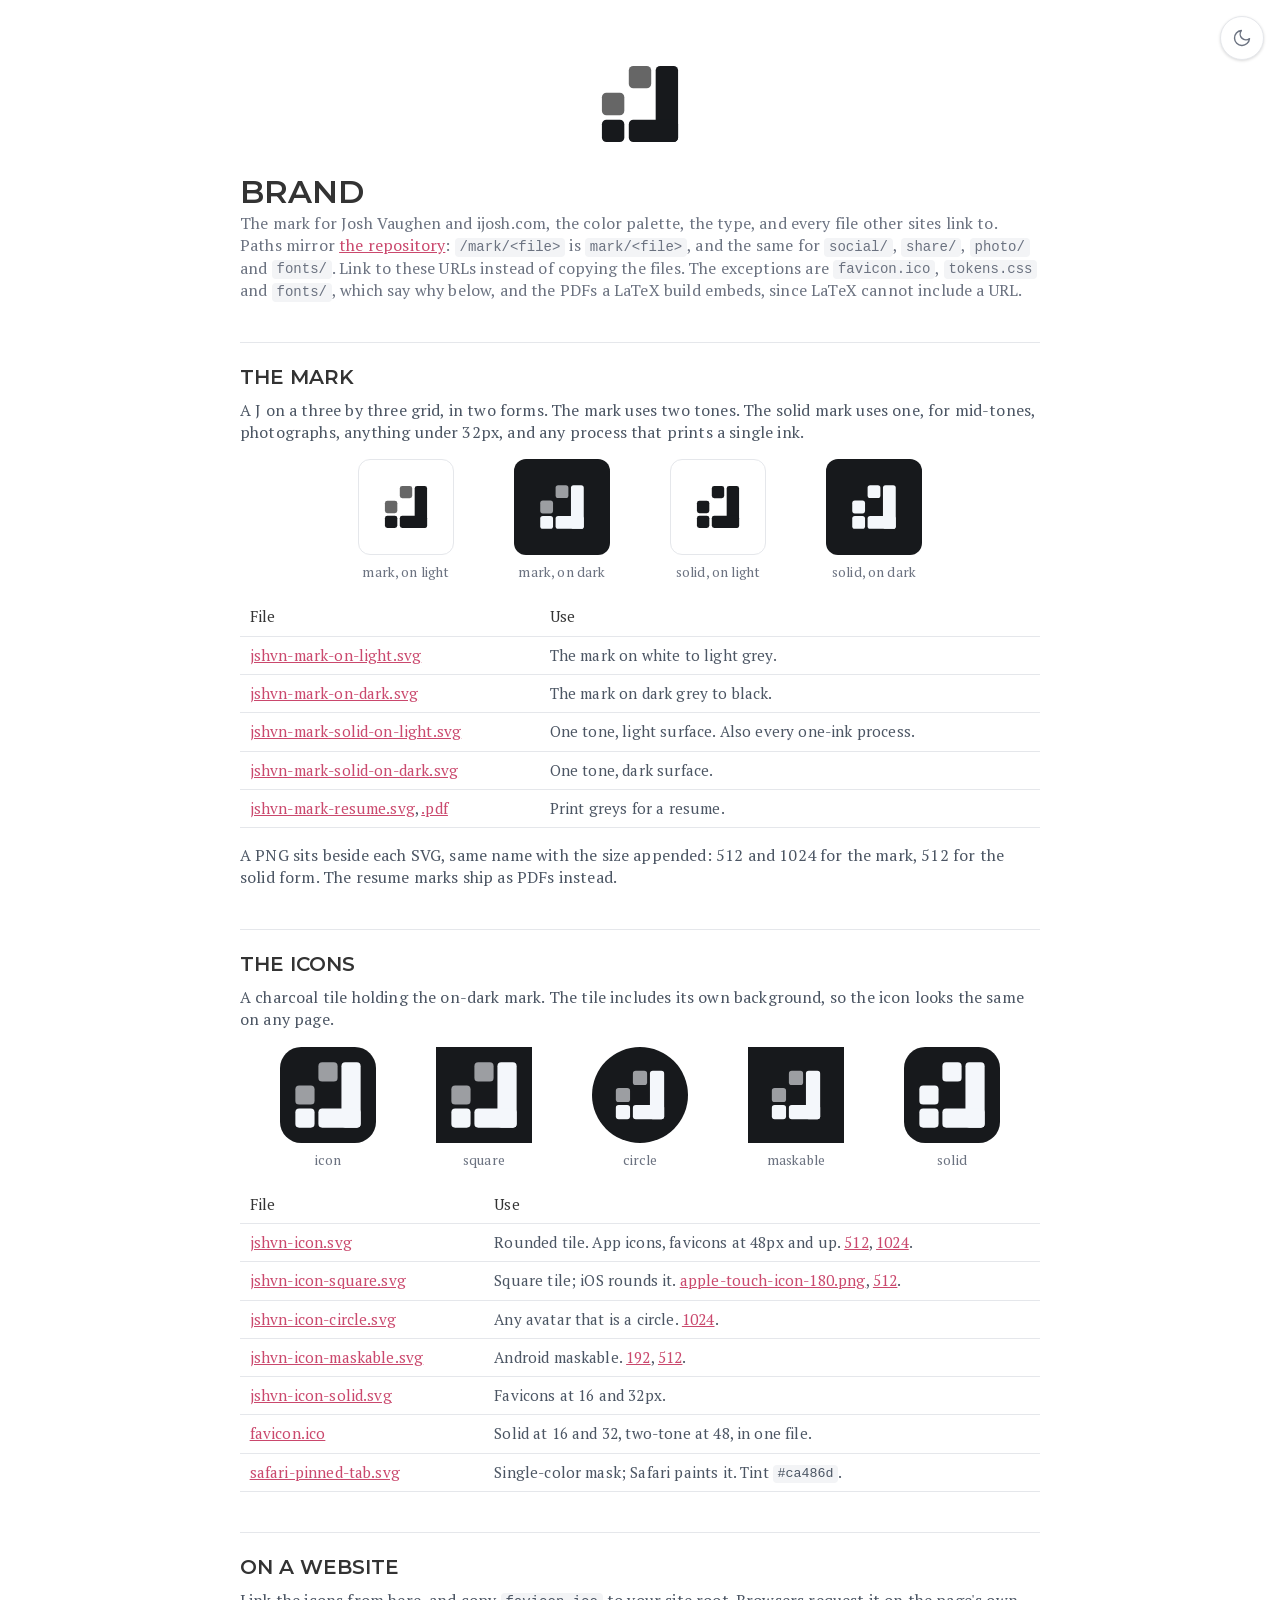
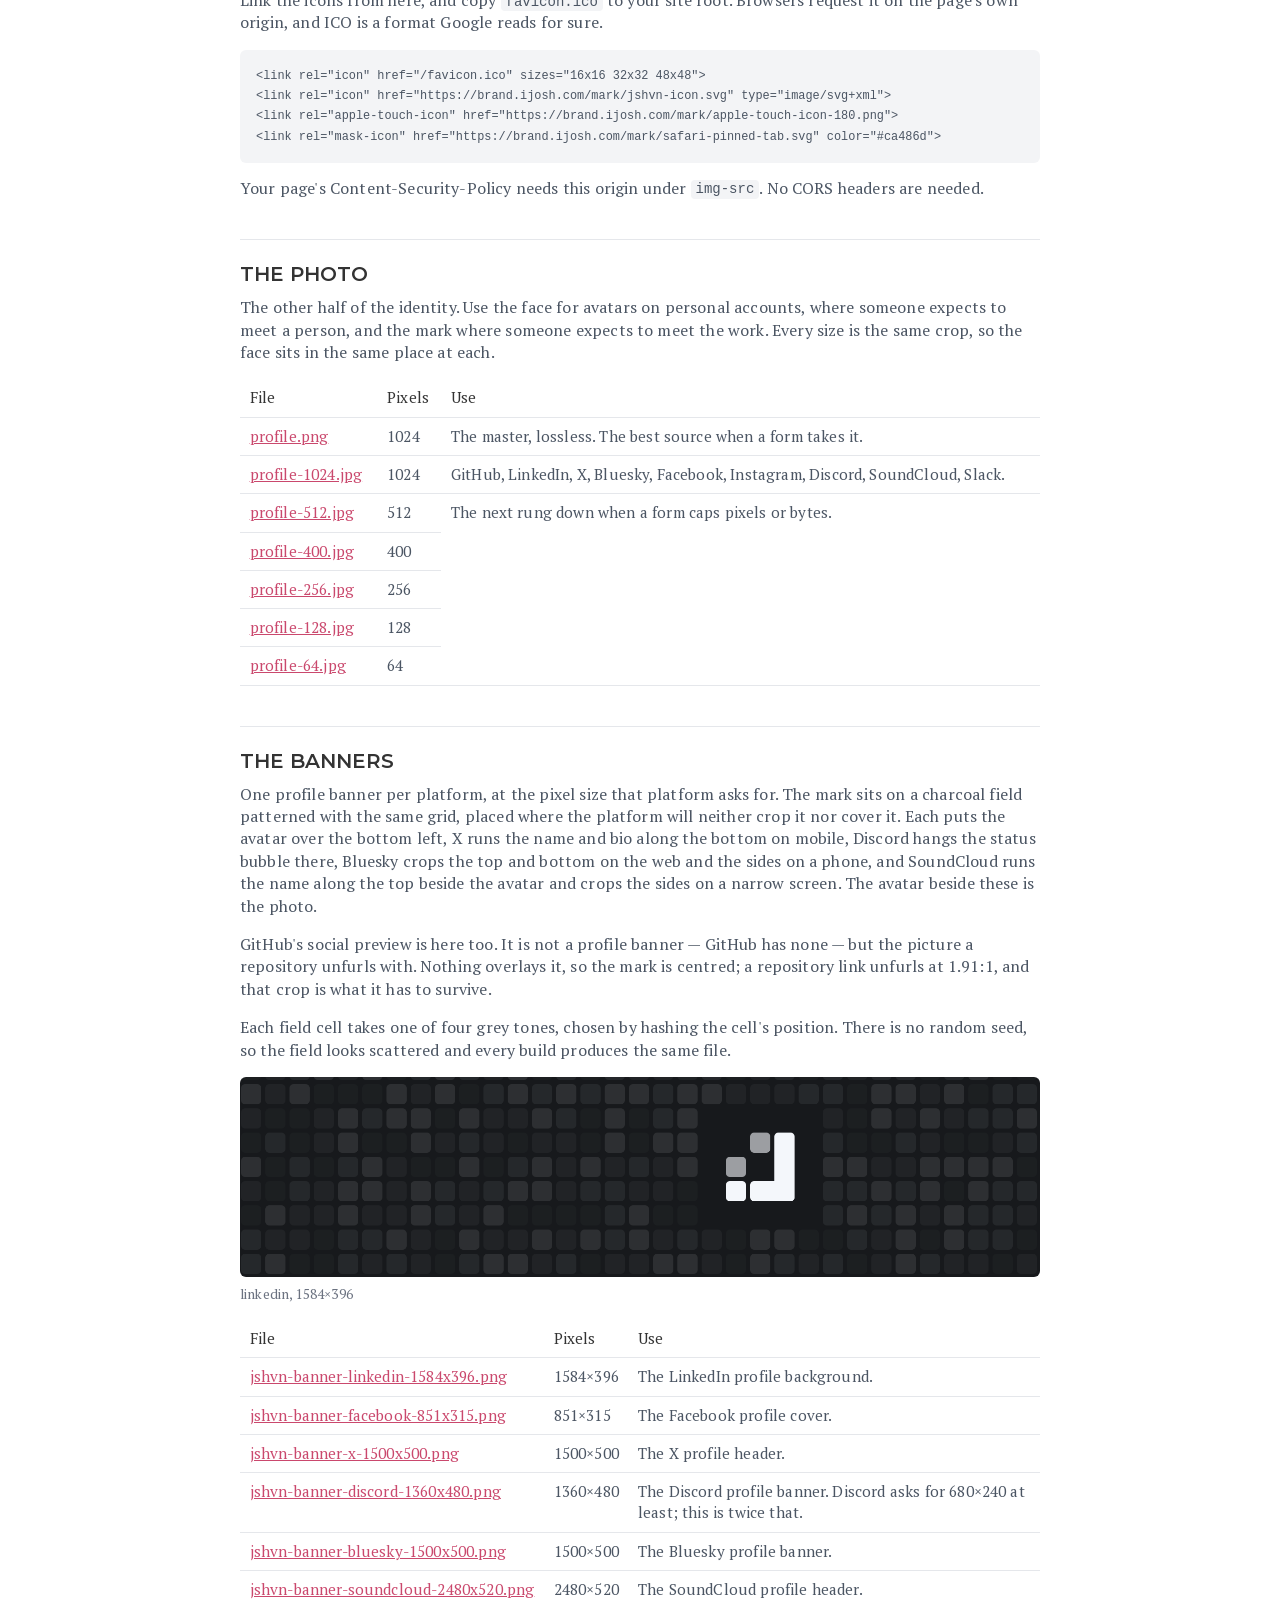
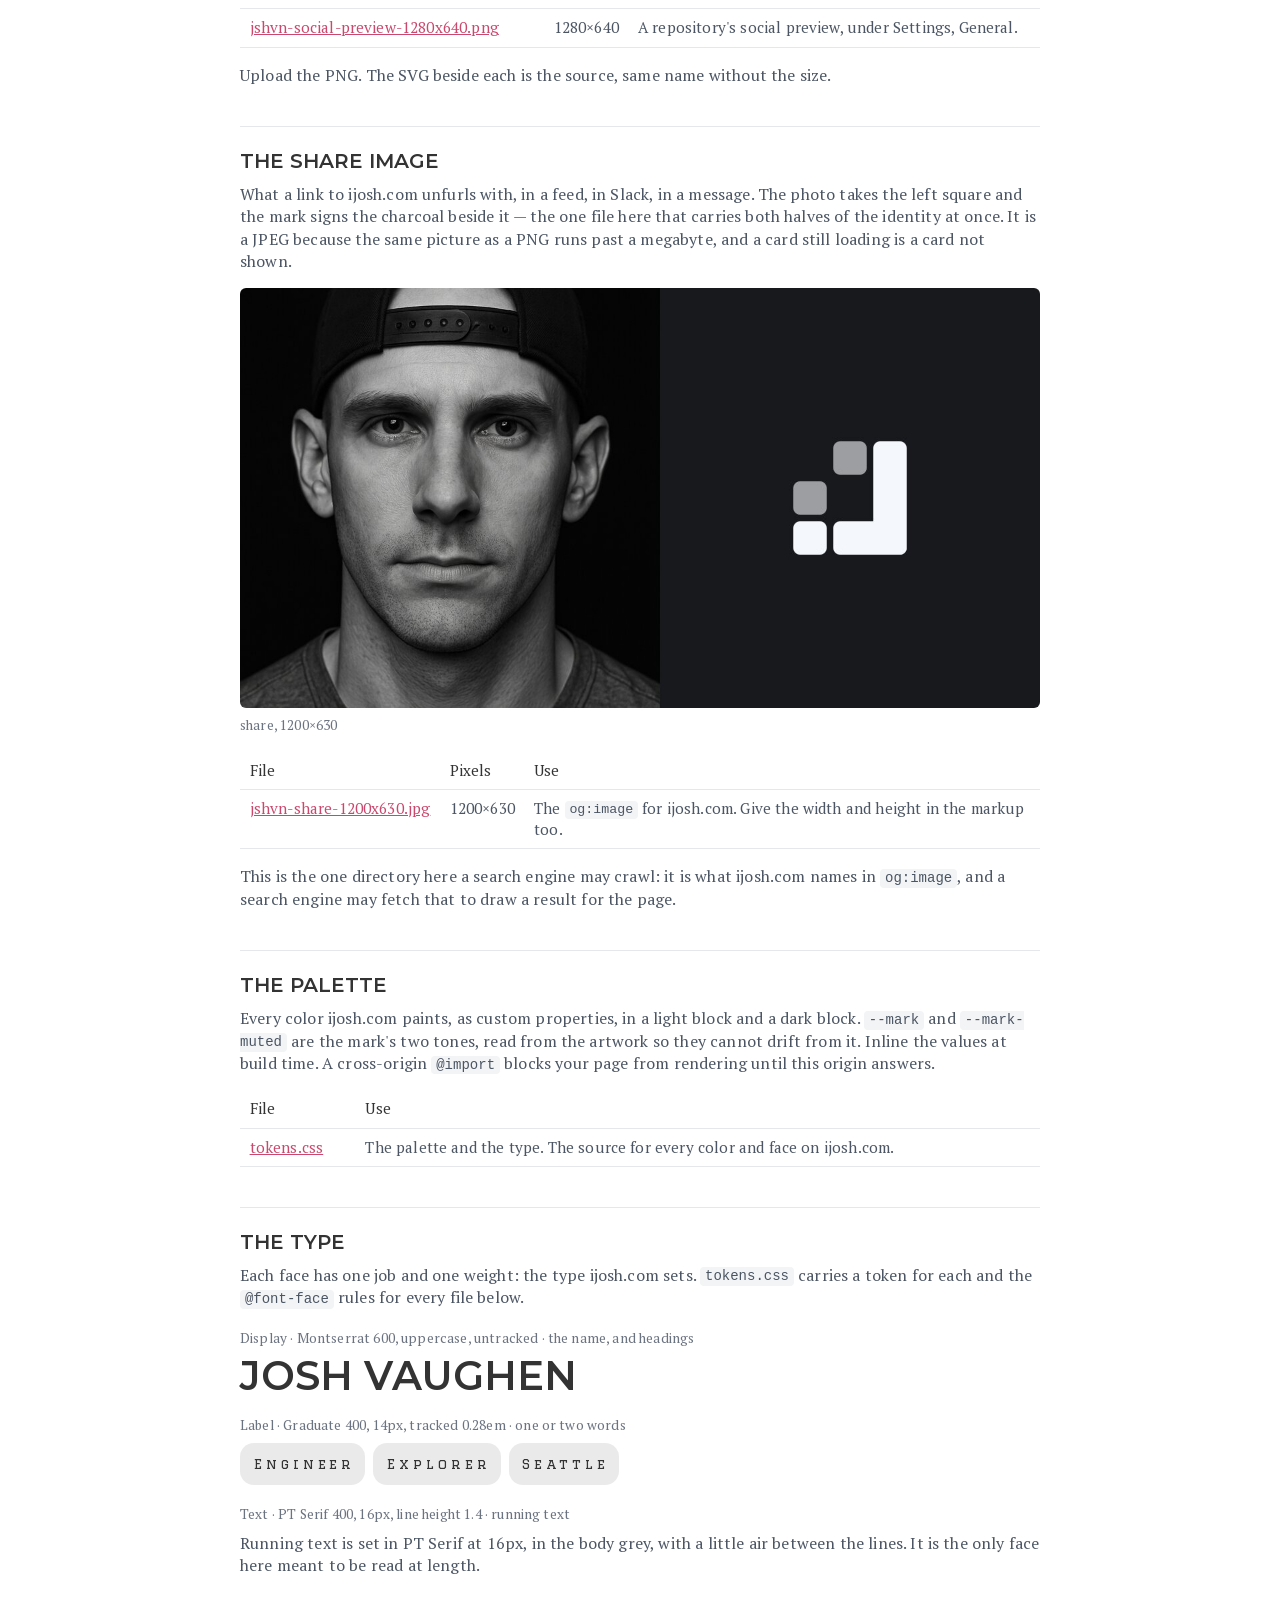
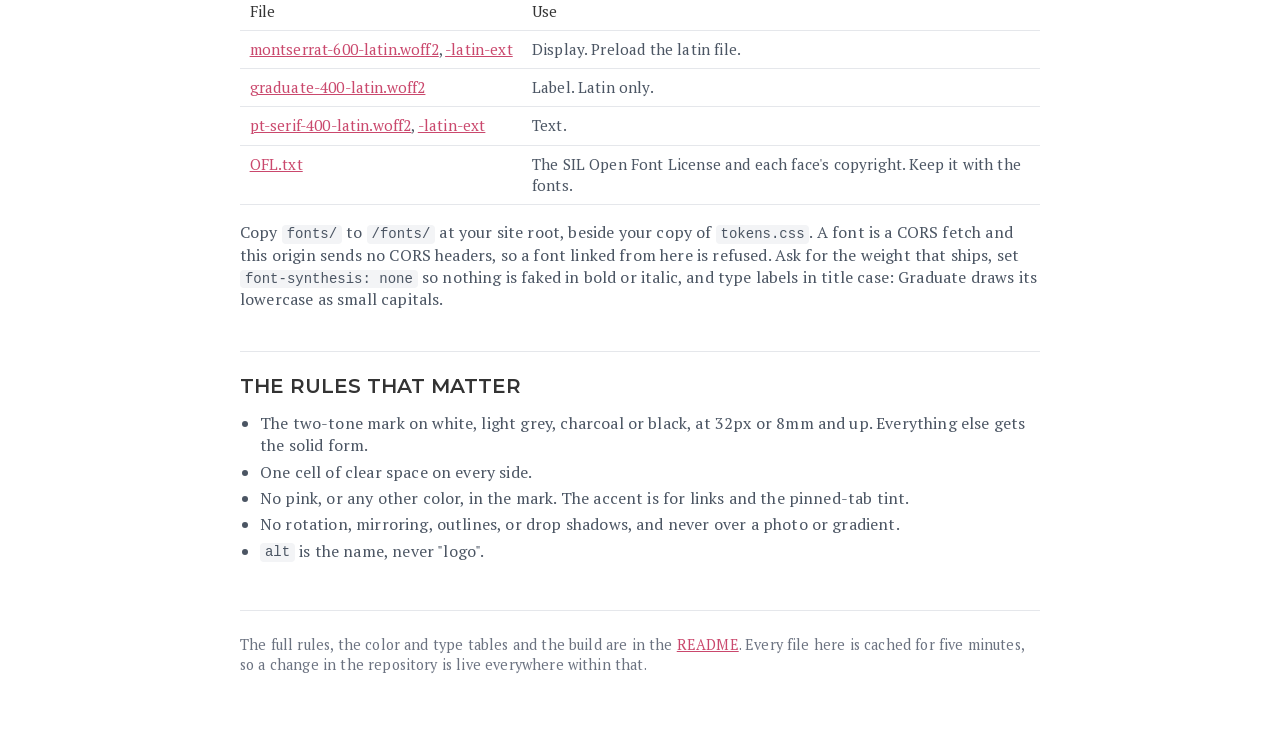
==== commit 027df2a2: "docs(serving): allow a LaTeX build a checked copy of a resume mark" ====
--- a/site/index.html
+++ b/site/index.html
@@ -73,9 +73,6 @@
   #theme:focus-visible { outline: 2px solid var(--accent); outline-offset: 2px; }
   #theme[hidden] { display: none; }
   footer { margin-top: 3rem; padding-top: 1.5rem; border-top: 1px solid var(--rule); color: var(--text-muted); font-size: .9rem; }
-  /* The credit's two cuts swap as blocks, so a box holds them in the line. Its baseline is its
-     bottom edge, which the alignment centres the J by: half the cap height, less half the drawing. */
-  .credit-mark { display: inline-block; vertical-align: calc(.35em - 5.44px); }
 </style>
 </head>
 <body>
@@ -84,7 +81,7 @@
     <img class="on-light" src="/mark/jshvn-mark-on-light.svg" alt="Josh Vaughen" width="112" height="112">
     <img class="on-dark" src="/mark/jshvn-mark-on-dark.svg" alt="Josh Vaughen" width="112" height="112">
     <h1>brand</h1>
-    <p class="lede">The mark for Josh Vaughen and ijosh.com, the color palette, the type, and every file other sites link to. Paths mirror <a href="https://github.com/jshvn/brand">the repository</a>: <code>/mark/&lt;file&gt;</code> is <code>mark/&lt;file&gt;</code>, and the same for <code>social/</code>, <code>share/</code>, <code>photo/</code> and <code>fonts/</code>. Link to these URLs instead of copying the files. The exceptions are <code>favicon.ico</code>, <code>tokens.css</code> and <code>fonts/</code>, which say why below.</p>
+    <p class="lede">The mark for Josh Vaughen and ijosh.com, the color palette, the type, and every file other sites link to. Paths mirror <a href="https://github.com/jshvn/brand">the repository</a>: <code>/mark/&lt;file&gt;</code> is <code>mark/&lt;file&gt;</code>, and the same for <code>social/</code>, <code>share/</code>, <code>photo/</code> and <code>fonts/</code>. Link to these URLs instead of copying the files. The exceptions are <code>favicon.ico</code>, <code>tokens.css</code> and <code>fonts/</code>, which say why below, and the PDFs a LaTeX build embeds, since LaTeX cannot include a URL.</p>
   </header>
 
   <h2>The mark</h2>
@@ -101,10 +98,9 @@
     <tr><td><a href="/mark/jshvn-mark-on-dark.svg">jshvn-mark-on-dark.svg</a></td><td>The mark on dark grey to black.</td></tr>
     <tr><td><a href="/mark/jshvn-mark-solid-on-light.svg">jshvn-mark-solid-on-light.svg</a></td><td>One tone, light surface. Also every one-ink process.</td></tr>
     <tr><td><a href="/mark/jshvn-mark-solid-on-dark.svg">jshvn-mark-solid-on-dark.svg</a></td><td>One tone, dark surface.</td></tr>
-    <tr><td><a href="/mark/jshvn-mark-solid-inline-on-light.svg">jshvn-mark-solid-inline-on-light.svg</a>, <a href="/mark/jshvn-mark-solid-inline-on-dark.svg">-on-dark.svg</a></td><td>One tone, cut flush below the J, for the credit line.</td></tr>
     <tr><td><a href="/mark/jshvn-mark-resume.svg">jshvn-mark-resume.svg</a>, <a href="/mark/jshvn-mark-resume.pdf">.pdf</a></td><td>Print greys for a resume.</td></tr>
   </table>
-  <p>A PNG sits beside each SVG, same name with the size appended: 512 and 1024 for the mark, 512 for the solid form. The resume marks ship as PDFs instead, and the inline cut is SVG only.</p>
+  <p>A PNG sits beside each SVG, same name with the size appended: 512 and 1024 for the mark, 512 for the solid form. The resume marks ship as PDFs instead.</p>
 
   <h2>The icons</h2>
   <p>A charcoal tile holding the on-dark mark. The tile includes its own background, so the icon looks the same on any page.</p>
@@ -133,13 +129,6 @@
 &lt;link rel="apple-touch-icon" href="https://brand.ijosh.com/mark/apple-touch-icon-180.png"&gt;
 &lt;link rel="mask-icon" href="https://brand.ijosh.com/mark/safari-pinned-tab.svg" color="#ca486d"&gt;</code></pre>
   <p>Your page's Content-Security-Policy needs this origin under <code>img-src</code>. No CORS headers are needed.</p>
-
-  <h2>The credit line</h2>
-  <p>The last line of every public site and README of a project of mine: <code>Built by</code>, the solid mark cut to stand on the baseline, and the name, linked to ijosh.com. The mark sits outside the link, with an empty <code>alt</code> because the name is the next word, and a no-break space keeps it on the name's line. A README needs nothing more. A page adds one line of CSS that centres the J on the capitals at any size.</p>
-<pre><code>&lt;p class="credit"&gt;MIT licensed. Built by &lt;picture&gt;&lt;source media="(prefers-color-scheme: dark)" srcset="https://brand.ijosh.com/mark/jshvn-mark-solid-inline-on-dark.svg"&gt;&lt;img src="https://brand.ijosh.com/mark/jshvn-mark-solid-inline-on-light.svg" alt="" width="16"&gt;&lt;/picture&gt;&amp;nbsp;&lt;a href="https://ijosh.com"&gt;Josh Vaughen&lt;/a&gt;.&lt;/p&gt;
-
-.credit img { vertical-align: calc(.35em - 5.44px); }</code></pre>
-  <p>A page with its own theme switch swaps two images instead, as the footer of this page does: a <code>&lt;source&gt;</code> media query sees the system setting, not the switch. The <a href="https://github.com/jshvn/brand#a-credit-line">README</a> has the rest.</p>
 
   <h2>The photo</h2>
   <p>The other half of the identity. Use the face for avatars on personal accounts, where someone expects to meet a person, and the mark where someone expects to meet the work. Every size is the same crop, so the face sits in the same place at each.</p>
@@ -218,12 +207,11 @@
     <li>One cell of clear space on every side.</li>
     <li>No pink, or any other color, in the mark. The accent is for links and the pinned-tab tint.</li>
     <li>No rotation, mirroring, outlines, or drop shadows, and never over a photo or gradient.</li>
-    <li><code>alt</code> is the name, never "logo". It is empty only where the mark is decoration: beside the name in a credit line, or as the icon of a row.</li>
+    <li><code>alt</code> is the name, never "logo".</li>
   </ul>
 
   <footer>
-    <p>The full rules, the color and type tables and the build are in the <a href="https://github.com/jshvn/brand#readme">README</a>. Every file here is cached for five minutes, so a change in the repository is live everywhere within that.</p>
-    <p>Built by <span class="credit-mark"><img class="on-light" src="/mark/jshvn-mark-solid-inline-on-light.svg" alt="" width="16"><img class="on-dark" src="/mark/jshvn-mark-solid-inline-on-dark.svg" alt="" width="16"></span>&nbsp;<a href="https://ijosh.com">Josh Vaughen</a>.</p>
+    The full rules, the color and type tables and the build are in the <a href="https://github.com/jshvn/brand#readme">README</a>. Every file here is cached for five minutes, so a change in the repository is live everywhere within that.
   </footer>
 </main>
 
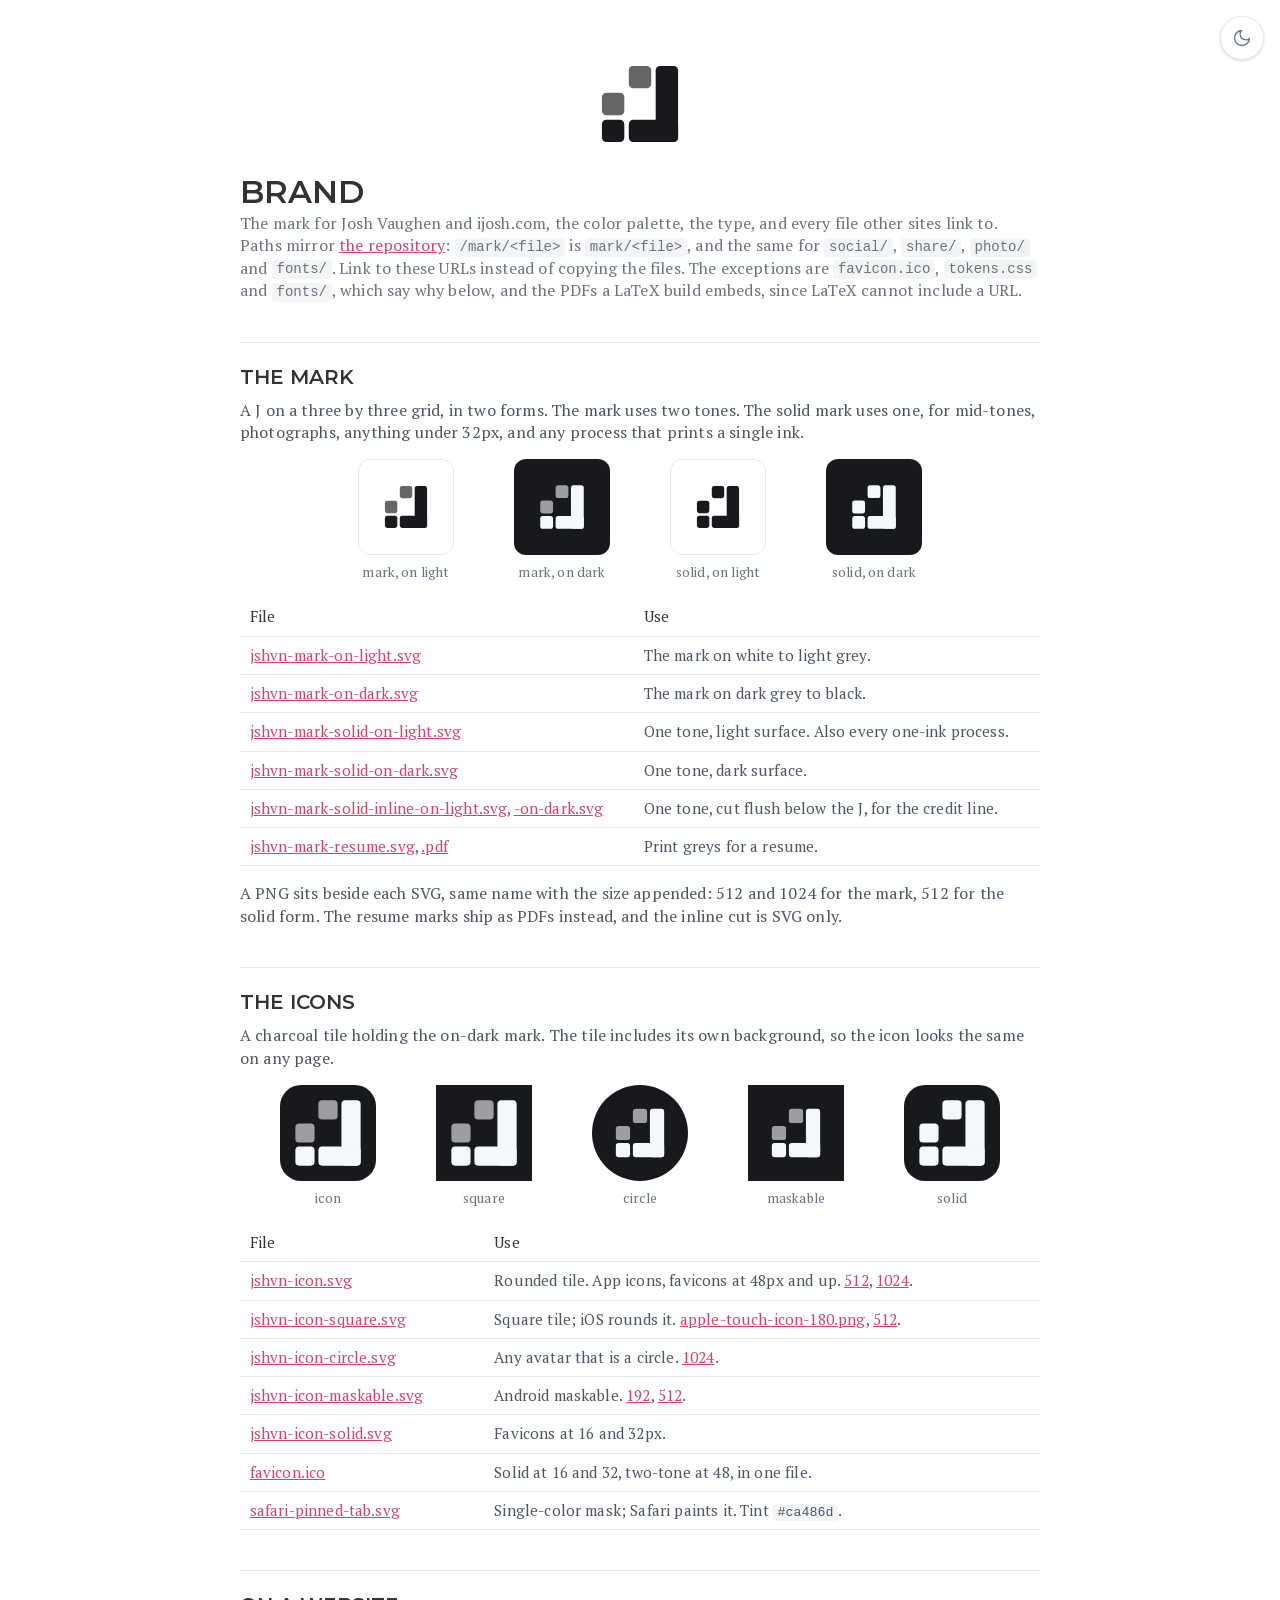
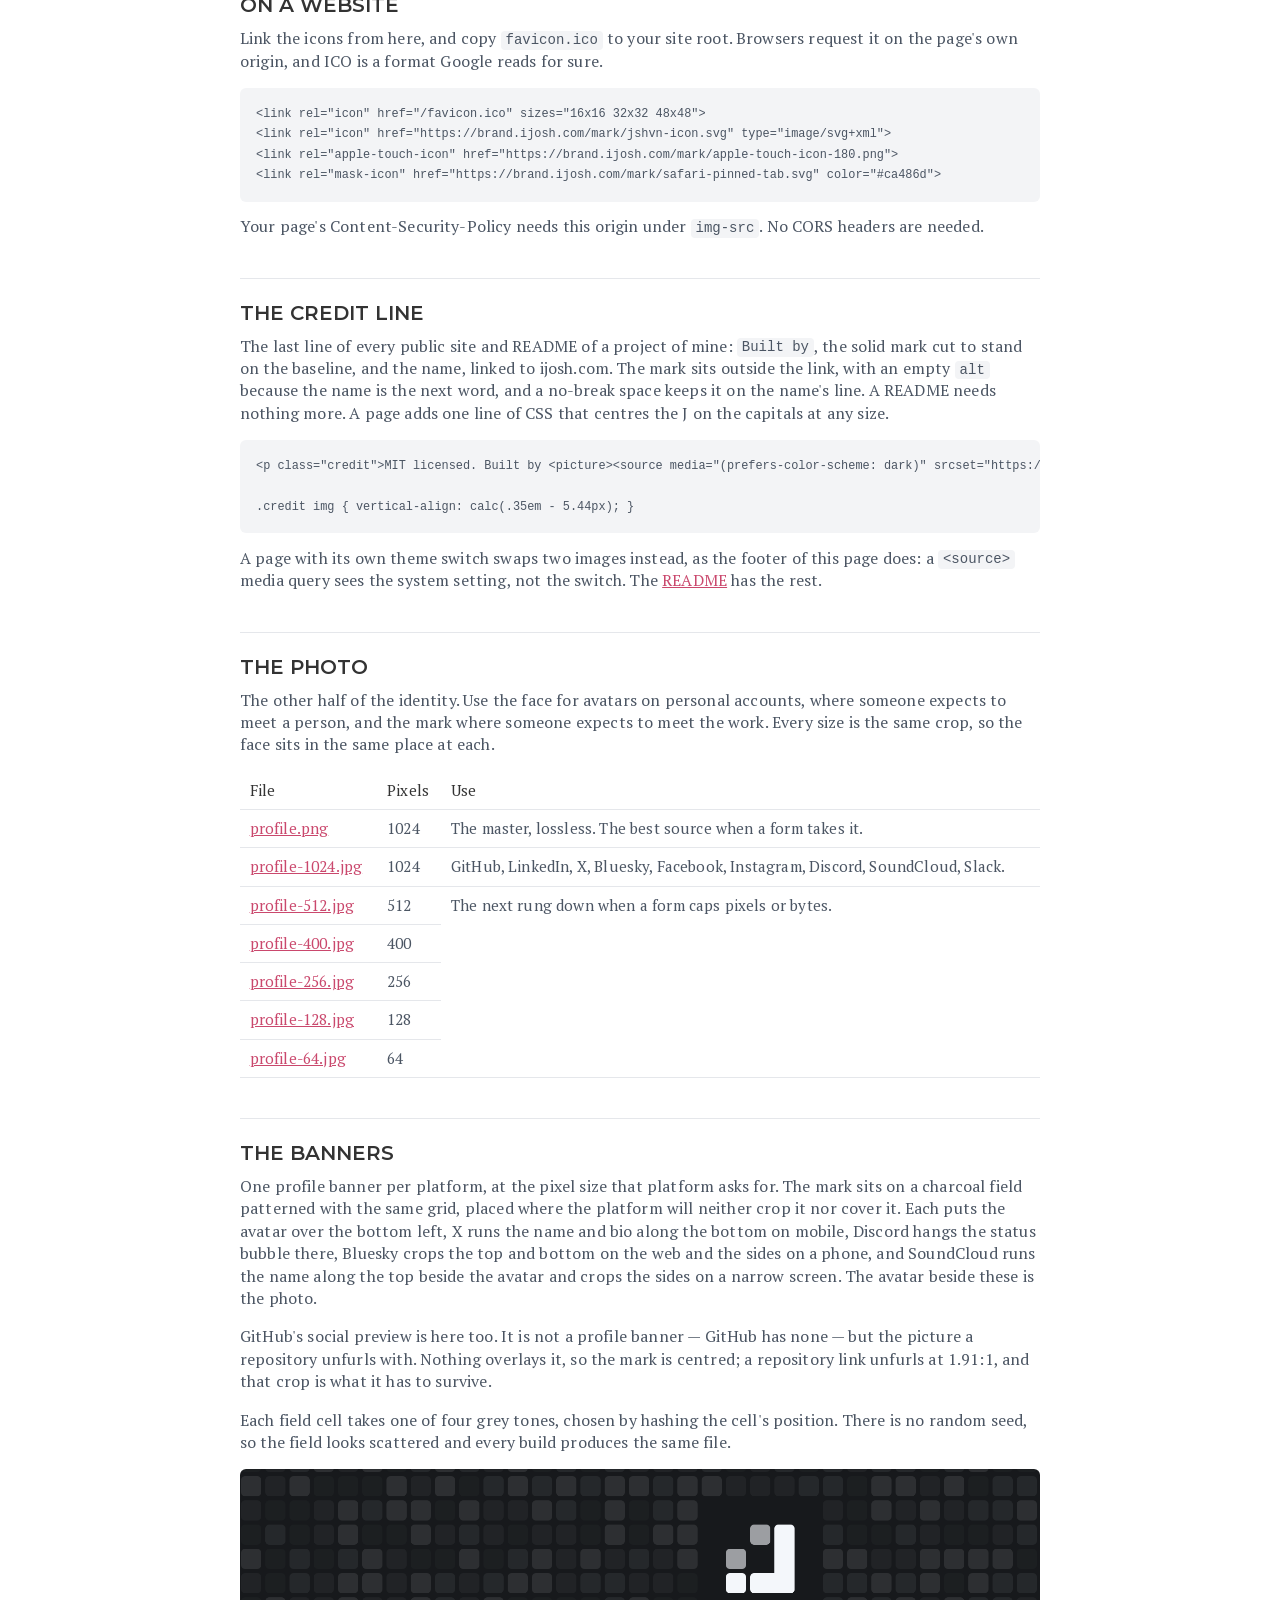
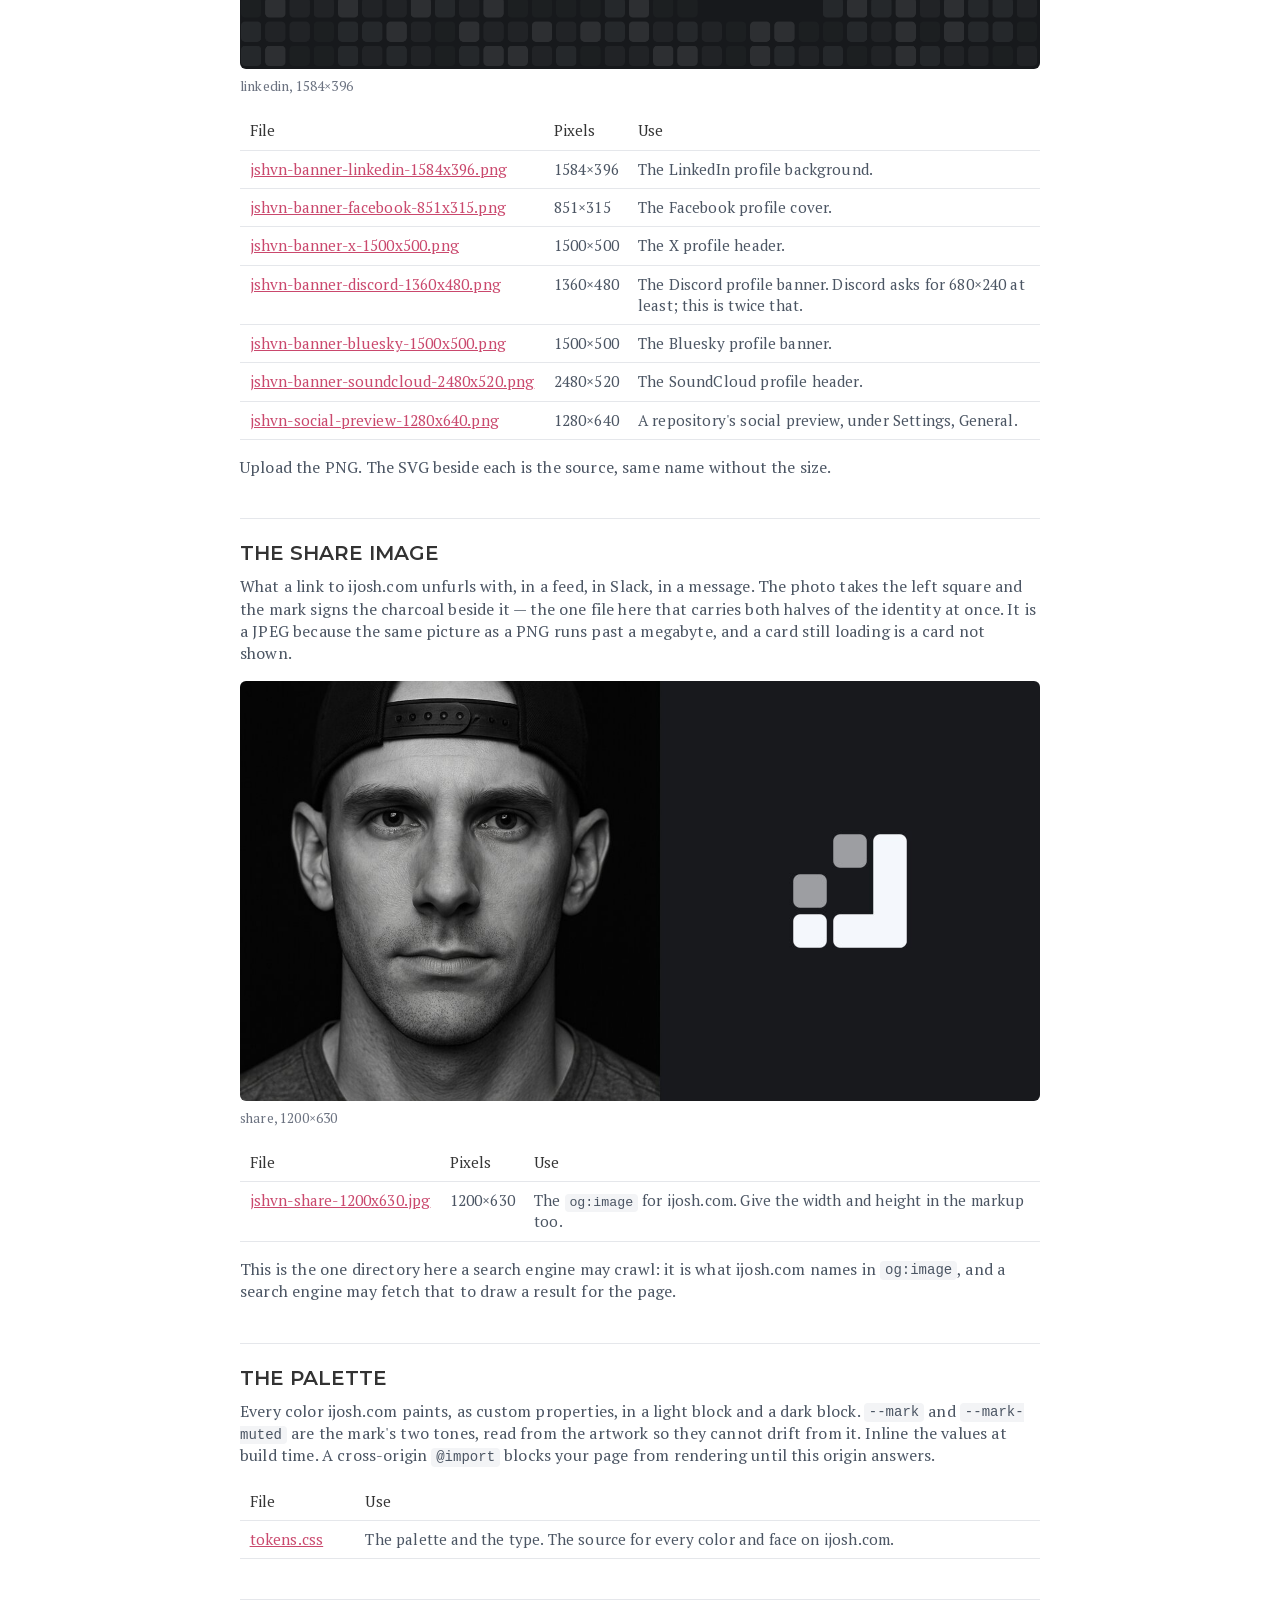
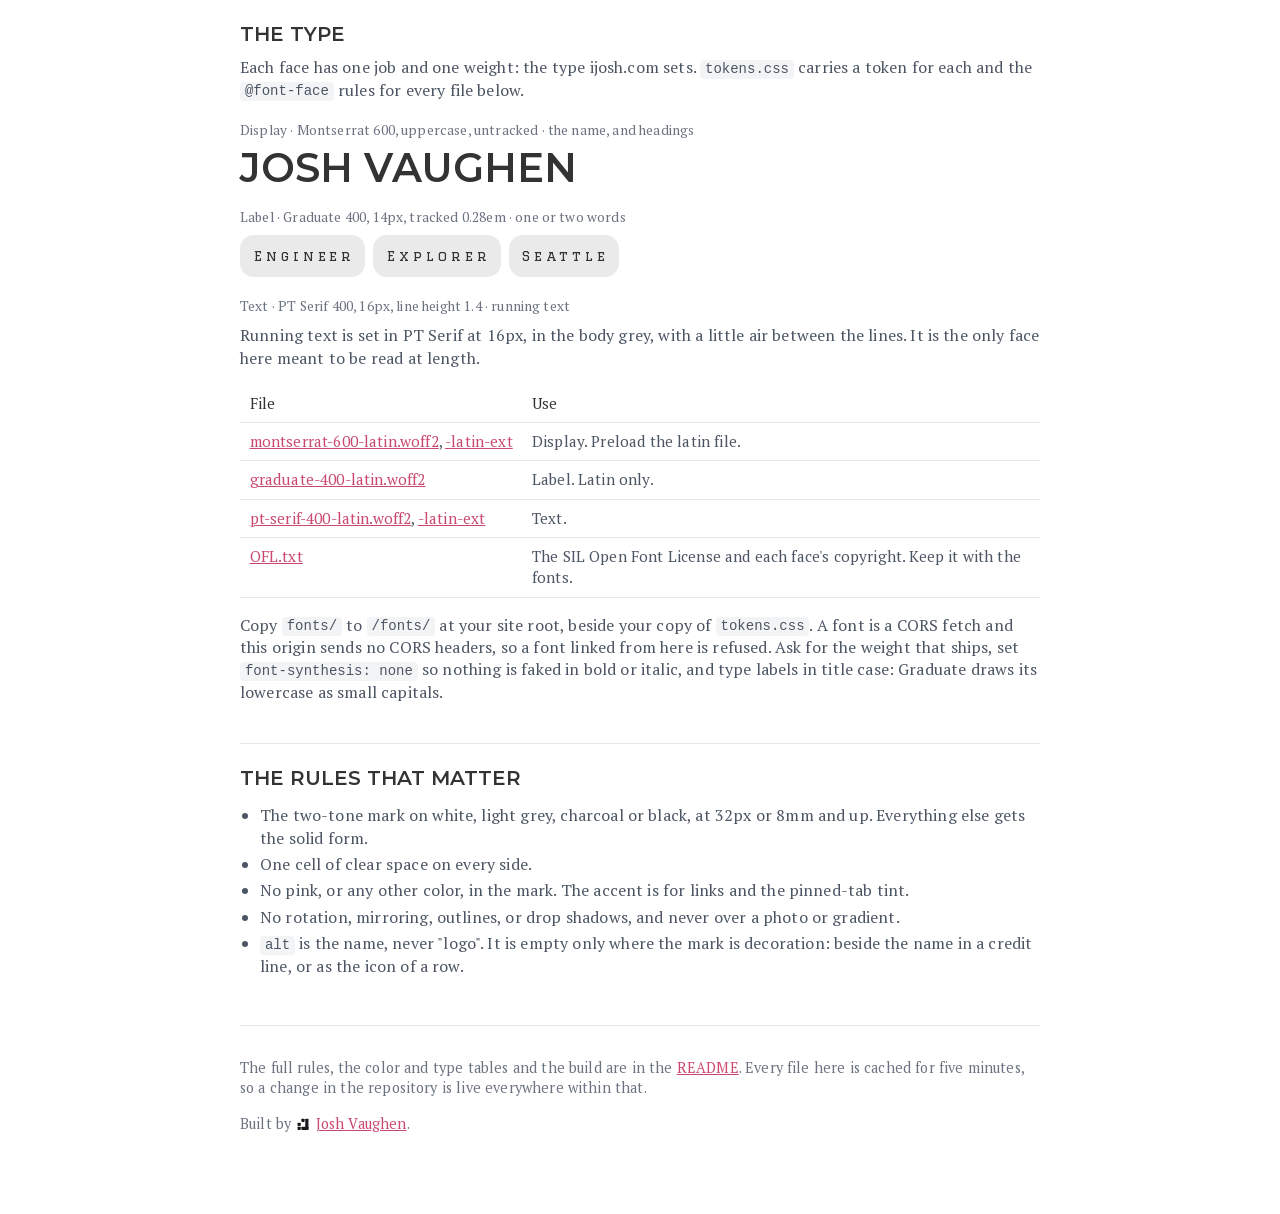
==== commit cb5fe57c: "feat(credit): add the credit line and the rules for it (#19) * feat(credit): add the credit line and" ====
--- a/site/index.html
+++ b/site/index.html
@@ -73,6 +73,9 @@
   #theme:focus-visible { outline: 2px solid var(--accent); outline-offset: 2px; }
   #theme[hidden] { display: none; }
   footer { margin-top: 3rem; padding-top: 1.5rem; border-top: 1px solid var(--rule); color: var(--text-muted); font-size: .9rem; }
+  /* The credit's two cuts swap as blocks, so a box holds them in the line. Its baseline is its
+     bottom edge, which the alignment centres the J by: half the cap height, less half the drawing. */
+  .credit-mark { display: inline-block; vertical-align: calc(.35em - 5.44px); }
 </style>
 </head>
 <body>
@@ -98,9 +101,10 @@
     <tr><td><a href="/mark/jshvn-mark-on-dark.svg">jshvn-mark-on-dark.svg</a></td><td>The mark on dark grey to black.</td></tr>
     <tr><td><a href="/mark/jshvn-mark-solid-on-light.svg">jshvn-mark-solid-on-light.svg</a></td><td>One tone, light surface. Also every one-ink process.</td></tr>
     <tr><td><a href="/mark/jshvn-mark-solid-on-dark.svg">jshvn-mark-solid-on-dark.svg</a></td><td>One tone, dark surface.</td></tr>
+    <tr><td><a href="/mark/jshvn-mark-solid-inline-on-light.svg">jshvn-mark-solid-inline-on-light.svg</a>, <a href="/mark/jshvn-mark-solid-inline-on-dark.svg">-on-dark.svg</a></td><td>One tone, cut flush below the J, for the credit line.</td></tr>
     <tr><td><a href="/mark/jshvn-mark-resume.svg">jshvn-mark-resume.svg</a>, <a href="/mark/jshvn-mark-resume.pdf">.pdf</a></td><td>Print greys for a resume.</td></tr>
   </table>
-  <p>A PNG sits beside each SVG, same name with the size appended: 512 and 1024 for the mark, 512 for the solid form. The resume marks ship as PDFs instead.</p>
+  <p>A PNG sits beside each SVG, same name with the size appended: 512 and 1024 for the mark, 512 for the solid form. The resume marks ship as PDFs instead, and the inline cut is SVG only.</p>
 
   <h2>The icons</h2>
   <p>A charcoal tile holding the on-dark mark. The tile includes its own background, so the icon looks the same on any page.</p>
@@ -129,6 +133,13 @@
 &lt;link rel="apple-touch-icon" href="https://brand.ijosh.com/mark/apple-touch-icon-180.png"&gt;
 &lt;link rel="mask-icon" href="https://brand.ijosh.com/mark/safari-pinned-tab.svg" color="#ca486d"&gt;</code></pre>
   <p>Your page's Content-Security-Policy needs this origin under <code>img-src</code>. No CORS headers are needed.</p>
+
+  <h2>The credit line</h2>
+  <p>The last line of every public site and README of a project of mine: <code>Built by</code>, the solid mark cut to stand on the baseline, and the name, linked to ijosh.com. The mark sits outside the link, with an empty <code>alt</code> because the name is the next word, and a no-break space keeps it on the name's line. A README needs nothing more. A page adds one line of CSS that centres the J on the capitals at any size.</p>
+<pre><code>&lt;p class="credit"&gt;MIT licensed. Built by &lt;picture&gt;&lt;source media="(prefers-color-scheme: dark)" srcset="https://brand.ijosh.com/mark/jshvn-mark-solid-inline-on-dark.svg"&gt;&lt;img src="https://brand.ijosh.com/mark/jshvn-mark-solid-inline-on-light.svg" alt="" width="16"&gt;&lt;/picture&gt;&amp;nbsp;&lt;a href="https://ijosh.com"&gt;Josh Vaughen&lt;/a&gt;.&lt;/p&gt;
+
+.credit img { vertical-align: calc(.35em - 5.44px); }</code></pre>
+  <p>A page with its own theme switch swaps two images instead, as the footer of this page does: a <code>&lt;source&gt;</code> media query sees the system setting, not the switch. The <a href="https://github.com/jshvn/brand#a-credit-line">README</a> has the rest.</p>
 
   <h2>The photo</h2>
   <p>The other half of the identity. Use the face for avatars on personal accounts, where someone expects to meet a person, and the mark where someone expects to meet the work. Every size is the same crop, so the face sits in the same place at each.</p>
@@ -207,11 +218,12 @@
     <li>One cell of clear space on every side.</li>
     <li>No pink, or any other color, in the mark. The accent is for links and the pinned-tab tint.</li>
     <li>No rotation, mirroring, outlines, or drop shadows, and never over a photo or gradient.</li>
-    <li><code>alt</code> is the name, never "logo".</li>
+    <li><code>alt</code> is the name, never "logo". It is empty only where the mark is decoration: beside the name in a credit line, or as the icon of a row.</li>
   </ul>
 
   <footer>
-    The full rules, the color and type tables and the build are in the <a href="https://github.com/jshvn/brand#readme">README</a>. Every file here is cached for five minutes, so a change in the repository is live everywhere within that.
+    <p>The full rules, the color and type tables and the build are in the <a href="https://github.com/jshvn/brand#readme">README</a>. Every file here is cached for five minutes, so a change in the repository is live everywhere within that.</p>
+    <p>Built by <span class="credit-mark"><img class="on-light" src="/mark/jshvn-mark-solid-inline-on-light.svg" alt="" width="16"><img class="on-dark" src="/mark/jshvn-mark-solid-inline-on-dark.svg" alt="" width="16"></span>&nbsp;<a href="https://ijosh.com">Josh Vaughen</a>.</p>
   </footer>
 </main>
 
